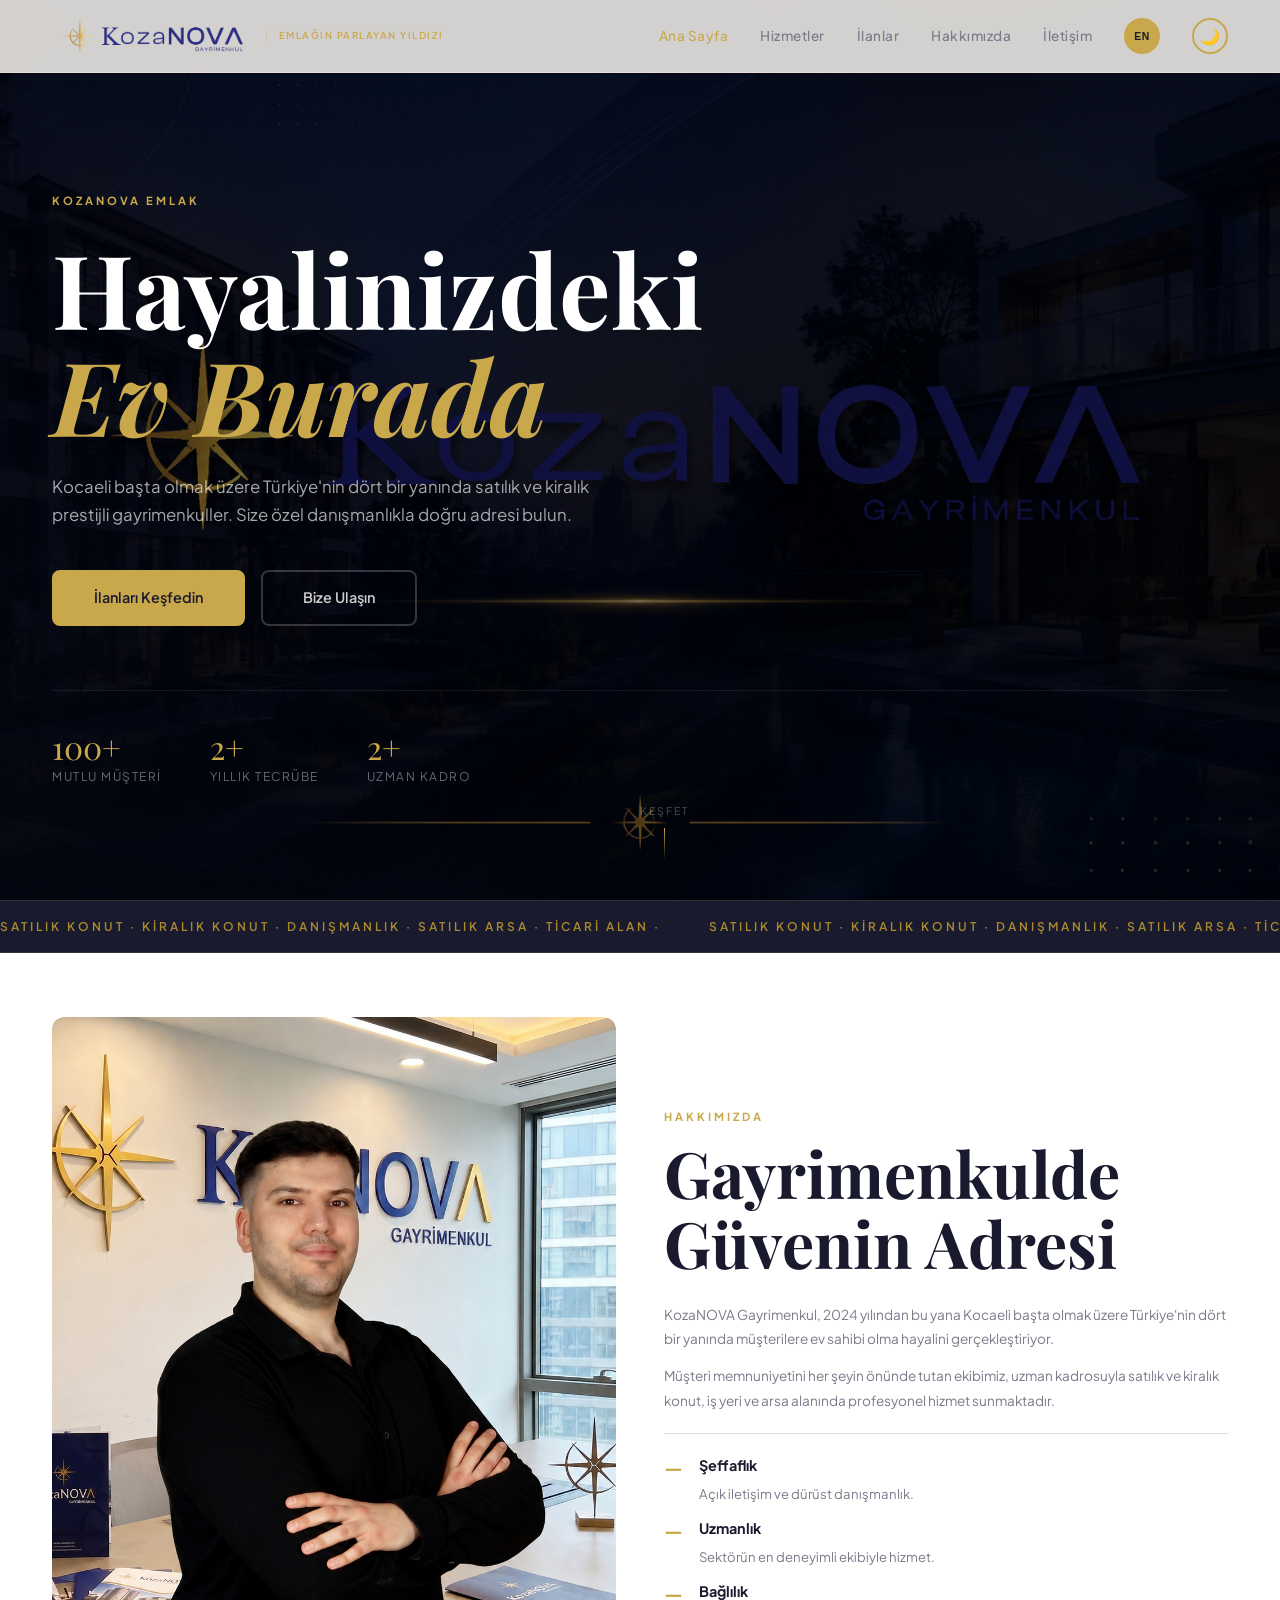
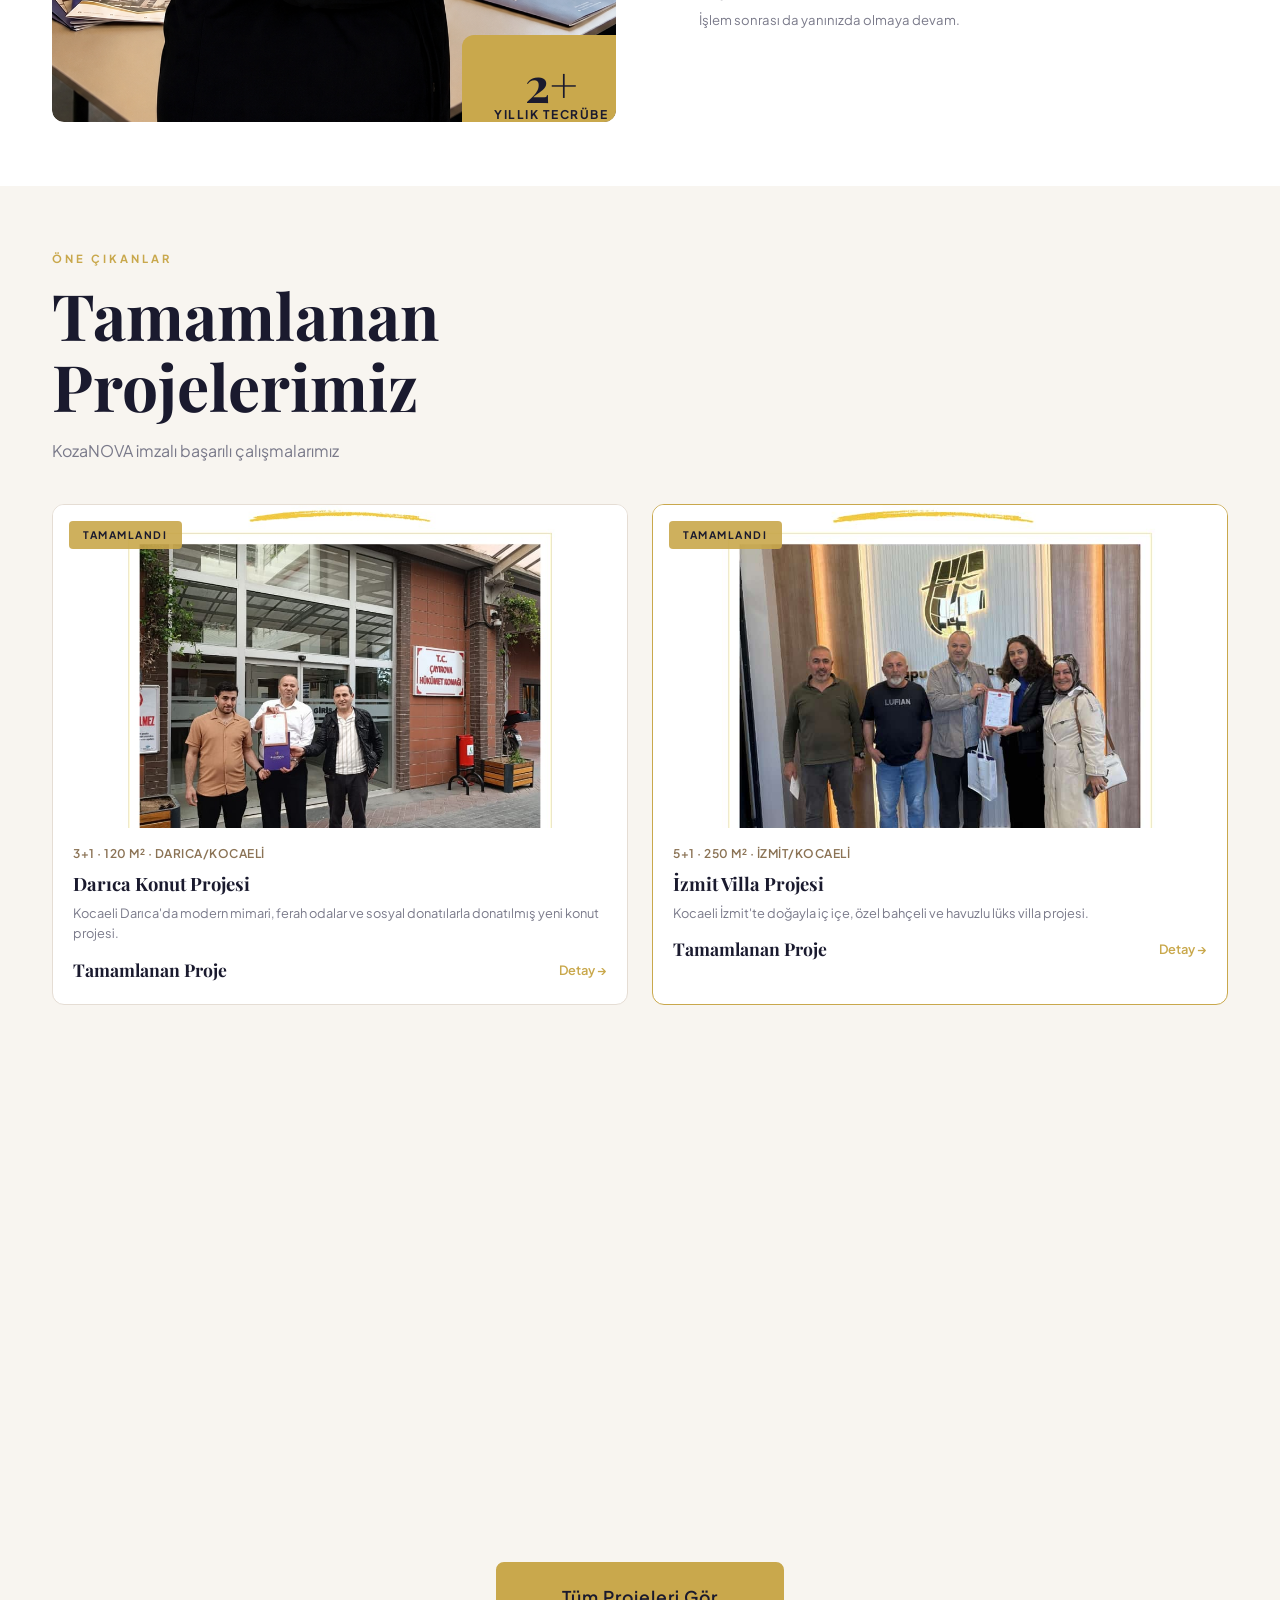
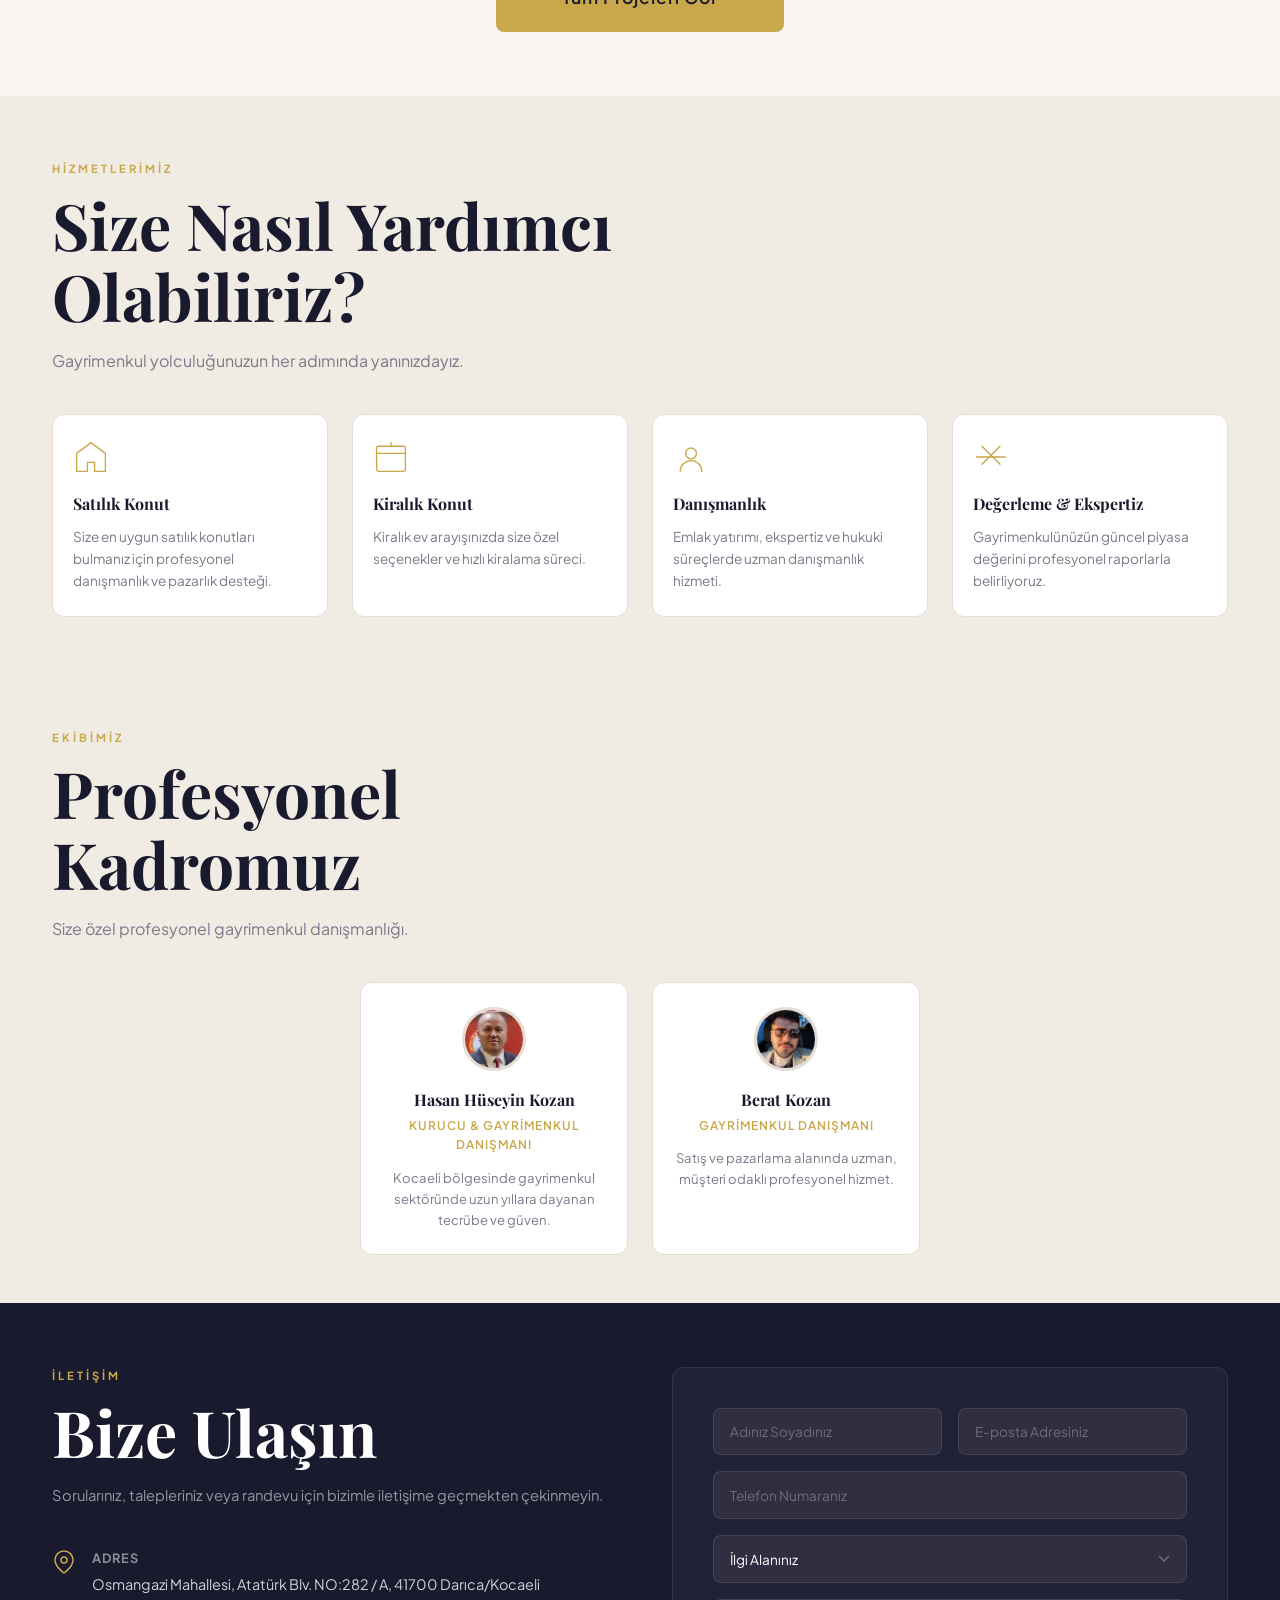
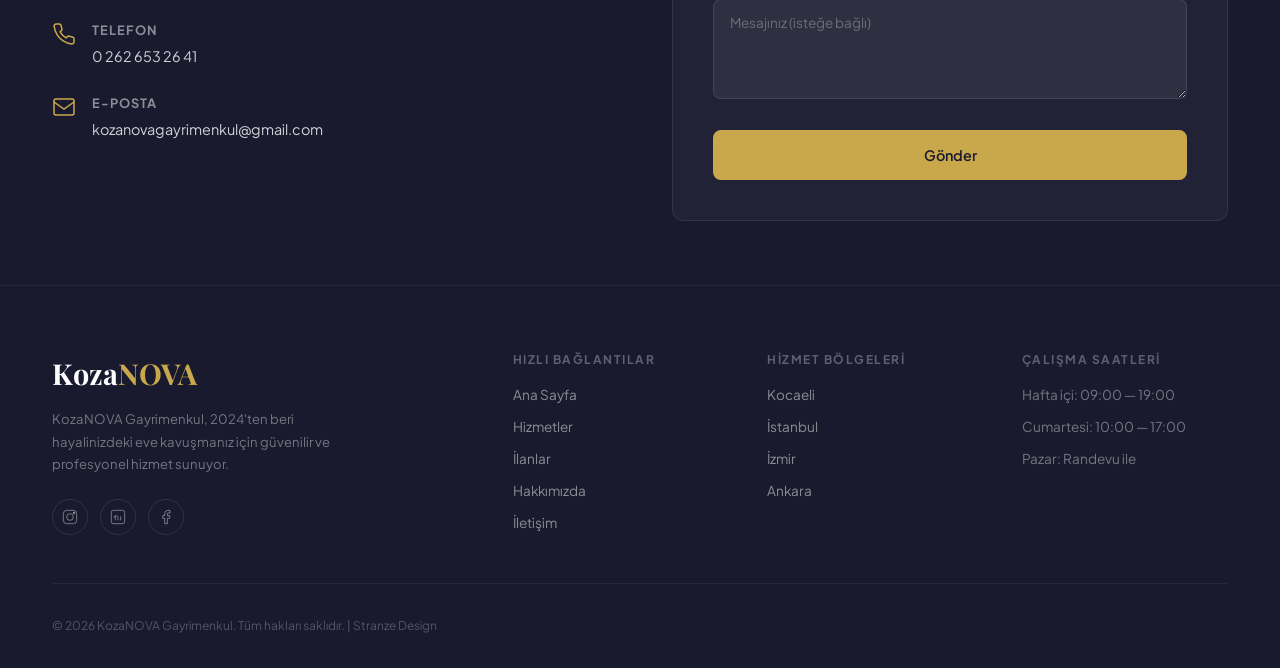
==== index.html @ 5da38a22 "Form doğrulama eklendi, Netlify Forms entegrasyonu yapıldı" ====
<!DOCTYPE html>
<html lang="tr" data-theme="light">
<head>
  <meta charset="UTF-8">
  <meta name="viewport" content="width=device-width, initial-scale=1.0">
  <title>KozaNOVA Gayrimenkul | Profesyonel Emlak Hizmetleri</title>
  <link rel="preconnect" href="https://fonts.googleapis.com">
  <link rel="preconnect" href="https://fonts.gstatic.com" crossorigin>
  <link href="https://fonts.googleapis.com/css2?family=Playfair+Display:ital,wght@0,400;0,600;0,700;1,400&family=Plus+Jakarta+Sans:wght@400;500;600;700&display=swap" rel="stylesheet">
  <link rel="icon" type="image/png" href="images/favicon.png">
  <link rel="stylesheet" href="style.css">
</head>
<body class="home">

  <!-- NAV -->
  <nav class="nav">
    <div class="nav-inner">
      <a href="index.html" class="nav-logo">
        <img src="images/logo.png" alt="KozaNOVA" style="height:38px; width:auto; display:block;">
        <span class="nav-slogan">Emlağın Parlayan Yıldızı</span>
      </a>
      <div class="nav-links">
        <a href="index.html" class="active" data-i18n="nav-home">Ana Sayfa</a>
        <a href="hizmetler.html" data-i18n="nav-services">Hizmetler</a>
        <a href="ilanlar.html" data-i18n="nav-listings">&#x130;lanlar</a>
        <a href="hakkimizda.html" data-i18n="nav-about">Hakk&#x131;m&#x131;zda</a>
        <a href="iletisim.html" data-i18n="nav-contact">&#x130;leti&#x15F;im</a>
        <button class="nav-lang-toggle" id="langToggle" aria-label="Dil de&#x11F;i&#x15F;tir">EN</button>
        <button class="nav-dark-toggle" id="darkToggle" aria-label="Karanl&#x131;k modu a&#xE7;/kapa">&#x1F319;</button>
      </div>
      <button class="nav-toggle" aria-label="Menu">
        <span></span><span></span>
      </button>
    </div>
  </nav>

  <!-- HERO -->
  <header class="hero" id="hero">
    <div class="hero-bg">
      <img src="images/hero-bg.png" alt="" class="hero-img">
      <div class="hero-overlay"></div>
    </div>
    <div class="hero-content">
      <span class="hero-badge" data-i18n="hero-badge">KozaNOVA Emlak</span>
      <h1 class="hero-title">
        <span data-i18n="hero-title-1">Hayalinizdeki</span>
        <span class="hero-accent" data-i18n="hero-title-2">Ev Burada</span>
      </h1>
      <p class="hero-text" data-i18n="hero-desc">Kocaeli başta olmak üzere Türkiye'nin dört bir yanında satılık ve kiralık prestijli gayrimenkuller. Size özel danışmanlıkla doğru adresi bulun.</p>
      <div class="hero-actions">
        <a href="ilanlar.html" class="btn-primary" data-i18n="hero-btn-1">İlanları Keşfedin</a>
        <a href="iletisim.html" class="btn-outline" data-i18n="hero-btn-2">Bize Ulaşın</a>
      </div>
      <div class="hero-stats">
        <div class="hero-stat">
          <span class="hero-stat-num">100+</span>
          <span class="hero-stat-label" data-i18n="hero-stat-1">Mutlu Müşteri</span>
        </div>
        <div class="hero-stat">
          <span class="hero-stat-num">2+</span>
          <span class="hero-stat-label" data-i18n="hero-stat-2">Yıllık Tecrübe</span>
        </div>
        <div class="hero-stat">
          <span class="hero-stat-num">2+</span>
          <span class="hero-stat-label" data-i18n="hero-stat-3">Uzman Kadro</span>
        </div>
      </div>
    </div>
    <div class="hero-scroll">
      <span data-i18n="hero-scroll">Keşfet</span>
      <div class="scroll-line"></div>
    </div>
  </header>

  <!-- MARQUEE -->
  <section class="marquee">
    <div class="marquee-track">
      <span data-i18n="marquee">Satılık Konut · Kiralık Konut · Danışmanlık · Satılık Arsa · Ticari Alan ·</span>
      <span data-i18n="marquee">Satılık Konut · Kiralık Konut · Danışmanlık · Satılık Arsa · Ticari Alan ·</span>
    </div>
  </section>

  <!-- ABOUT -->
  <section class="section about" id="about">
    <div class="container">
      <div class="about-grid">
        <div class="about-visual">
          <div class="about-img">
            <img src="images/about-office.png" alt="KozaNOVA Ofis" style="width:100%;height:100%;object-fit:cover;position:absolute;inset:0;border-radius:var(--radius);">
            <div class="about-decor">
              <span class="about-decor-num" data-i18n="about-stat-num-2">2+</span>
              <span class="about-decor-text" data-i18n="about-stat-2">Yıllık<br>Tecrübe</span>
            </div>
          </div>
        </div>
        <div class="about-content">
          <span class="section-tag" data-i18n="section-tag-about">Hakkımızda</span>
          <h2 class="section-title" data-i18n="about-title">Gayrimenkulde<br>Güvenin Adresi</h2>
          <p data-i18n="about-p1">KozaNOVA Gayrimenkul, 2024 yılından bu yana Kocaeli başta olmak üzere Türkiye'nin dört bir yanında müşterilere ev sahibi olma hayalini gerçekleştiriyor.</p>
          <p data-i18n="about-p2">Müşteri memnuniyetini her şeyin önünde tutan ekibimiz, uzman kadrosuyla satılık ve kiralık konut, iş yeri ve arsa alanında profesyonel hizmet sunmaktadır.</p>
          <div class="about-values">
            <div class="about-value">
              <span class="about-value-icon">—</span>
              <div>
                <strong data-i18n="about-value-1-title">Şeffaflık</strong>
                <span data-i18n="about-value-1-desc">Açık iletişim ve dürüst danışmanlık.</span>
              </div>
            </div>
            <div class="about-value">
              <span class="about-value-icon">—</span>
              <div>
                <strong data-i18n="about-value-2-title">Uzmanlık</strong>
                <span data-i18n="about-value-2-desc">Sektörün en deneyimli ekibiyle hizmet.</span>
              </div>
            </div>
            <div class="about-value">
              <span class="about-value-icon">—</span>
              <div>
                <strong data-i18n="about-value-3-title">Bağlılık</strong>
                <span data-i18n="about-value-3-desc">İşlem sonrası da yanınızda olmaya devam.</span>
              </div>
            </div>
          </div>
        </div>
      </div>
    </div>
  </section>

  <!-- PROPERTIES / LISTINGS -->
  <section class="section" id="properties">
    <div class="container">
      <div class="section-header">
        <span class="section-tag" data-i18n="section-tag-listings">Öne Çıkanlar</span>
        <h2 class="section-title" data-i18n="listings-title">Tamamlanan Projelerimiz</h2>
        <p class="section-desc" data-i18n="listings-desc">KozaNOVA imzalı başarılı çalışmalarımız</p>
      </div>
      <div class="property-grid">
        <article class="property-card">
          <div class="property-img-wrap">
            <img src="images/project-darica.jpeg" alt="Darıca Konut" style="width:100%;height:100%;object-fit:cover;position:absolute;inset:0;">
            <div class="property-badge" data-i18n="listing-1-badge">Tamamlandı</div>
          </div>
          <div class="property-body">
            <div class="property-meta" data-i18n="listing-1-meta">3+1 · 120 m² · Darıca/Kocaeli</div>
            <h3 class="property-title" data-i18n="listing-1-title">Darıca Konut Projesi</h3>
            <p class="property-desc" data-i18n="listing-1-desc">Kocaeli Darıca'da modern mimari, ferah odalar ve sosyal donatılarla donatılmış yeni konut projesi.</p>
            <div class="property-footer">
              <span class="property-price" data-i18n="listing-1-status">Tamamlanan Proje</span>
              <a href="ilanlar.html" class="property-cta">Detay →</a>
            </div>
          </div>
        </article>
        <article class="property-card card-featured">
          <div class="property-img-wrap">
            <img src="images/project-izmit.jpeg" alt="İzmit Villa" style="width:100%;height:100%;object-fit:cover;position:absolute;inset:0;">
            <div class="property-badge" data-i18n="listing-2-badge">Tamamlandı</div>
          </div>
          <div class="property-body">
            <div class="property-meta" data-i18n="listing-2-meta">5+1 · 250 m² · İzmit/Kocaeli</div>
            <h3 class="property-title" data-i18n="listing-2-title">İzmit Villa Projesi</h3>
            <p class="property-desc" data-i18n="listing-2-desc">Kocaeli İzmit'te doğayla iç içe, özel bahçeli ve havuzlu lüks villa projesi.</p>
            <div class="property-footer">
              <span class="property-price" data-i18n="listing-2-status">Tamamlanan Proje</span>
              <a href="ilanlar.html" class="property-cta">Detay →</a>
            </div>
          </div>
        </article>
        <article class="property-card">
          <div class="property-img-wrap">
            <img src="images/project-gebze.jpeg" alt="Gebze Ofis" style="width:100%;height:100%;object-fit:cover;position:absolute;inset:0;">
            <div class="property-badge" data-i18n="listing-3-badge">Tamamlandı</div>
          </div>
          <div class="property-body">
            <div class="property-meta" data-i18n="listing-3-meta">4+1 · 180 m² · Gebze/Kocaeli</div>
            <h3 class="property-title" data-i18n="listing-3-title">Gebze Ofis Projesi</h3>
            <p class="property-desc" data-i18n="listing-3-desc">Kocaeli Gebze'de iş merkezinde, otoparklı ve modern donanımlı prestijli ofis alanı.</p>
            <div class="property-footer">
              <span class="property-price" data-i18n="listing-3-status">Tamamlanan Proje</span>
              <a href="ilanlar.html" class="property-cta">Detay →</a>
            </div>
          </div>
        </article>
        <article class="property-card">
          <div class="property-img-wrap">
            <img src="images/project-basiskele.jpeg" alt="Başiskele Konut" style="width:100%;height:100%;object-fit:cover;position:absolute;inset:0;">
            <div class="property-badge" data-i18n="listing-6-badge">Tamamlandı</div>
          </div>
          <div class="property-body">
            <div class="property-meta" data-i18n="listing-6-meta">3+1 · 140 m² · Başiskele/Kocaeli</div>
            <h3 class="property-title" data-i18n="listing-6-title">Başiskele Konut Projesi</h3>
            <p class="property-desc" data-i18n="listing-6-desc">Kocaeli Başiskele'de deniz manzaralı, modern tasarım ve sosyal donatılarla donatılmış yeni konut projesi.</p>
            <div class="property-footer">
              <span class="property-price" data-i18n="listing-6-status">Tamamlanan Proje</span>
              <a href="ilanlar.html" class="property-cta">Detay →</a>
            </div>
          </div>
        </article>
      </div>
      <div class="section-footer">
        <a href="ilanlar.html" class="btn-primary btn-wide" data-i18n="listings-all" style="font-size:1.1rem; padding:1.2rem 4rem;">Tüm Projeleri Gör</a>
      </div>
    </div>
  </section>

  <!-- SERVICES -->
  <section class="section services" id="services">
    <div class="container">
      <div class="section-header">
        <span class="section-tag" data-i18n="section-tag-services">Hizmetlerimiz</span>
        <h2 class="section-title" data-i18n="services-title">Size Nasıl Yardımcı Olabiliriz?</h2>
        <p class="section-desc" data-i18n="services-desc">Gayrimenkul yolculuğunuzun her adımında yanınızdayız.</p>
      </div>
      <div class="services-grid">
        <div class="service-card">
          <div class="service-icon">
            <svg viewBox="0 0 40 40" fill="none" stroke="currentColor" stroke-width="1.5" stroke-linecap="round">
              <path d="M20 4L4 16v20h12V26h8v10h12V16L20 4z"/>
            </svg>
          </div>
          <h3 data-i18n="service-1-title">Satılık Konut</h3>
          <p data-i18n="service-1-desc">Size en uygun satılık konutları bulmanız için profesyonel danışmanlık ve pazarlık desteği.</p>
        </div>
        <div class="service-card">
          <div class="service-icon">
            <svg viewBox="0 0 40 40" fill="none" stroke="currentColor" stroke-width="1.5" stroke-linecap="round">
              <rect x="4" y="8" width="32" height="28" rx="2"/>
              <path d="M4 16h32"/>
              <path d="M20 8V4"/>
            </svg>
          </div>
          <h3 data-i18n="service-2-title">Kiralık Konut</h3>
          <p data-i18n="service-2-desc">Kiralık ev arayışınızda size özel seçenekler ve hızlı kiralama süreci.</p>
        </div>
        <div class="service-card">
          <div class="service-icon">
            <svg viewBox="0 0 40 40" fill="none" stroke="currentColor" stroke-width="1.5" stroke-linecap="round">
              <circle cx="20" cy="16" r="6"/>
              <path d="M8 36c0-6.627 5.373-12 12-12s12 5.373 12 12"/>
            </svg>
          </div>
          <h3 data-i18n="service-3-title">Danışmanlık</h3>
          <p data-i18n="service-3-desc">Emlak yatırımı, ekspertiz ve hukuki süreçlerde uzman danışmanlık hizmeti.</p>
        </div>
        <div class="service-card">
          <div class="service-icon">
            <svg viewBox="0 0 40 40" fill="none" stroke="currentColor" stroke-width="1.5" stroke-linecap="round">
              <path d="M30 8L10 28M10 8l20 20"/>
              <path d="M4 20h32"/>
            </svg>
          </div>
          <h3 data-i18n="service-4-title">Değerleme & Ekspertiz</h3>
          <p data-i18n="service-4-desc">Gayrimenkulünüzün güncel piyasa değerini profesyonel raporlarla belirliyoruz.</p>
        </div>
      </div>
    </div>
  </section>

  <!-- TEAM -->
  <section class="section team" id="team">
    <div class="container">
      <div class="section-header">
        <span class="section-tag" data-i18n="section-tag-team">Ekibimiz</span>
        <h2 class="section-title" data-i18n="team-title">Profesyonel Kadromuz</h2>
        <p class="section-desc" data-i18n="team-desc">Alanında uzman, deneyimli gayrimenkul danışmanlarımız.</p>
      </div>
      <div class="team-grid">
          <div class="team-card">
            <div class="team-avatar" style="position:relative; overflow:hidden;">
              <img src="images/team-hasan.jpeg" alt="Hasan Hüseyin Kozan" style="width:100%;height:100%;object-fit:cover;position:absolute;inset:0;">
            </div>
            <h3 data-i18n="team-1-name">Hasan Hüseyin Kozan</h3>
            <span class="team-role" data-i18n="team-1-role">Kurucu & Gayrimenkul Danışmanı</span>
            <p data-i18n="team-1-desc">Kocaeli bölgesinde gayrimenkul sektöründe uzun yıllara dayanan tecrübe ve güven.</p>
          </div>
          <div class="team-card">
            <div class="team-avatar" style="position:relative; overflow:hidden;">
              <img src="images/team-berat.jpeg" alt="Berat Kozan" style="width:100%;height:100%;object-fit:cover;position:absolute;inset:0;">
            </div>
          <h3 data-i18n="team-2-name">Berat Kozan</h3>
          <span class="team-role" data-i18n="team-2-role">Gayrimenkul Danışmanı</span>
          <p data-i18n="team-2-desc">Satış ve pazarlama alanında uzman, müşteri odaklı profesyonel hizmet.</p>
        </div>
      </div>
    </div>
  </section>

  <!-- CONTACT -->
  <section class="section contact" id="contact">
    <div class="container">
      <div class="contact-grid">
        <div class="contact-info">
          <span class="section-tag" data-i18n="section-tag-contact">İletişim</span>
          <h2 class="section-title" data-i18n="contact-title">Bize Ulaşın</h2>
          <p data-i18n="contact-desc">Sorularınız, talepleriniz veya randevu için bizimle iletişime geçmekten çekinmeyin.</p>
          <div class="contact-details">
            <div class="contact-item">
              <div class="contact-item-icon">
                <svg viewBox="0 0 24 24" fill="none" stroke="currentColor" stroke-width="1.5" stroke-linecap="round">
                  <path d="M21 10c0 7-9 13-9 13s-9-6-9-13a9 9 0 0 1 18 0z"/>
                  <circle cx="12" cy="10" r="3"/>
                </svg>
              </div>
              <div>
                <strong data-i18n="contact-address-label">Adres</strong>
                <span data-i18n="contact-address">Osmangazi Mahallesi, Atatürk Blv. NO:282 / A, 41700 Darıca/Kocaeli</span>
              </div>
            </div>
            <div class="contact-item">
              <div class="contact-item-icon">
                <svg viewBox="0 0 24 24" fill="none" stroke="currentColor" stroke-width="1.5" stroke-linecap="round">
                  <path d="M22 16.92v3a2 2 0 0 1-2.18 2 19.79 19.79 0 0 1-8.63-3.07 19.5 19.5 0 0 1-6-6 19.79 19.79 0 0 1-3.07-8.67A2 2 0 0 1 4.11 2h3a2 2 0 0 1 2 1.72 12.84 12.84 0 0 0 .7 2.81 2 2 0 0 1-.45 2.11L8.09 9.91a16 16 0 0 0 6 6l1.27-1.27a2 2 0 0 1 2.11-.45 12.84 12.84 0 0 0 2.81.7A2 2 0 0 1 22 16.92z"/>
                </svg>
              </div>
              <div>
                <strong data-i18n="contact-phone-label">Telefon</strong>
                <span data-i18n="contact-phone">0 262 653 26 41</span>
              </div>
            </div>
            <div class="contact-item">
              <div class="contact-item-icon">
                <svg viewBox="0 0 24 24" fill="none" stroke="currentColor" stroke-width="1.5" stroke-linecap="round">
                  <rect x="2" y="4" width="20" height="16" rx="2"/>
                  <path d="M22 7l-10 7L2 7"/>
                </svg>
              </div>
              <div>
                <strong data-i18n="contact-email-label">E-posta</strong>
                <span data-i18n="contact-email">kozanovagayrimenkul@gmail.com</span>
              </div>
            </div>
          </div>
        </div>
        <form class="contact-form" netlify name="contact" novalidate>
          <div class="form-row">
            <input type="text" name="name" data-i18n-placeholder="form-name" placeholder="Adınız Soyadınız" required>
            <input type="email" name="email" data-i18n-placeholder="form-email" placeholder="E-posta Adresiniz" required>
          </div>
          <input type="tel" name="phone" data-i18n-placeholder="form-phone" placeholder="Telefon Numaranız" required pattern="[0-9\s\+\-\(\)]{7,20}">
          <select name="interest" data-i18n-placeholder="form-interest" required>
            <option value="" disabled selected data-i18n="form-interest">İlgi Alanınız</option>
            <option value="satilik" data-i18n="form-interest-1">Satılık Konut</option>
            <option value="kiralik" data-i18n="form-interest-2">Kiralık Konut</option>
            <option value="danismanlik" data-i18n="form-interest-3">Danışmanlık</option>
            <option value="degerleme" data-i18n="form-interest-4">Değerleme</option>
            <option value="diger" data-i18n="form-interest-5">Diğer</option>
          </select>
          <textarea rows="4" name="message" data-i18n-placeholder="form-message" placeholder="Mesajınız (isteğe bağlı)"></textarea>
          <div class="form-error" style="display:none;color:#e74c3c;font-size:0.85rem;margin-bottom:1rem;padding:0.75rem 1rem;background:rgba(231,76,60,0.1);border:1px solid rgba(231,76,60,0.2);border-radius:8px;"></div>
          <button type="submit" class="btn-primary btn-full" data-i18n="form-submit">Gönder</button>
        </form>
      </div>
    </div>
  </section>

  <!-- FOOTER -->
  <footer class="footer">
    <div class="container">
      <div class="footer-grid">
        <div class="footer-brand">
          <span class="footer-logo">Koza<span style="color:var(--gold);">NOVA</span></span>
          <p data-i18n="footer-brand">KozaNOVA Gayrimenkul, 2024'ten beri hayalinizdeki eve kavuşmanız için güvenilir ve profesyonel hizmet sunuyor.</p>
          <div class="footer-social">
            <a href="https://www.instagram.com/kozanovagayrimenkul/" target="_blank" aria-label="Instagram">
              <svg viewBox="0 0 24 24" fill="none" stroke="currentColor" stroke-width="1.5"><rect x="2" y="2" width="20" height="20" rx="5"/><circle cx="12" cy="12" r="5"/><circle cx="18" cy="6" r="1.2" fill="currentColor"/></svg>
            </a>
            <a href="#" aria-label="LinkedIn">
              <svg viewBox="0 0 24 24" fill="none" stroke="currentColor" stroke-width="1.5"><rect x="2" y="2" width="20" height="20" rx="3"/><path d="M8 11v6M8 7v0M16 11v6M12 13v4M12 13a3 3 0 0 0-3-3h0a3 3 0 0 0-3 3v0"/></svg>
            </a>
            <a href="#" aria-label="Facebook">
              <svg viewBox="0 0 24 24" fill="none" stroke="currentColor" stroke-width="1.5"><path d="M18 2h-3a5 5 0 0 0-5 5v3H7v4h3v8h4v-8h3l1-4h-4V7a1 1 0 0 1 1-1h3z"/></svg>
            </a>
          </div>
        </div>
        <div class="footer-links">
          <strong data-i18n="footer-quick-title">Hızlı Bağlantılar</strong>
          <a href="index.html" data-i18n="nav-home">Ana Sayfa</a>
          <a href="hizmetler.html" data-i18n="nav-services">Hizmetler</a>
          <a href="ilanlar.html" data-i18n="nav-listings">İlanlar</a>
          <a href="hakkimizda.html" data-i18n="nav-about">Hakkımızda</a>
          <a href="iletisim.html" data-i18n="nav-contact">İletişim</a>
        </div>
        <div class="footer-links">
          <strong data-i18n="footer-regions-title">Hizmet Bölgeleri</strong>
          <a href="#">Kocaeli</a>
          <a href="#">İstanbul</a>
          <a href="#">İzmir</a>
          <a href="#">Ankara</a>
        </div>
        <div class="footer-links">
          <strong data-i18n="footer-hours-title">Çalışma Saatleri</strong>
          <span data-i18n="footer-hours-week">Hafta içi: 09:00 — 19:00</span>
          <span data-i18n="footer-hours-sat">Cumartesi: 10:00 — 17:00</span>
          <span data-i18n="footer-hours-sun">Pazar: Randevu ile</span>
        </div>
      </div>
      <div class="footer-bottom">
        <span data-i18n="footer-copy">© 2026 KozaNOVA Gayrimenkul. Tüm hakları saklıdır. | Stranze Design</span>
      </div>
    </div>
  </footer>

  <script src="translations.js"></script>
  <script src="script.js"></script>
</body>
</html>
---- style.css ----
:root {
  --cream: #f8f5f0;
  --cream-alt: #f0ebe3;
  --navy: #1a1a2e;
  --navy-light: #2a2a42;
  --gold: #c9a84c;
  --gold-light: #dfc06a;
  --gold-dim: #a8892e;
  --bronze: #8b7355;
  --text: #1a1a2e;
  --text-dim: #7a7a8a;
  --text-light: #b0a8a0;
  --border: #e5ddd4;
  --card-bg: #ffffff;
  --nav-bg: rgba(248, 245, 240, 0.85);
  --radius: 12px;
  --radius-sm: 8px;
  --shadow-sm: 0 2px 12px rgba(26, 26, 46, 0.06);
  --shadow-md: 0 8px 32px rgba(26, 26, 46, 0.08);
  --shadow-lg: 0 16px 48px rgba(26, 26, 46, 0.12);
  --font-display: 'Playfair Display', Georgia, serif;
  --font-body: 'Plus Jakarta Sans', -apple-system, sans-serif;
  --ease: cubic-bezier(0.25, 0.1, 0, 1);
}

[data-theme="dark"] {
  --cream: #1a1a2e;
  --cream-alt: #22223a;
  --navy: #f0ebe3;
  --navy-light: #e0d8cc;
  --gold: #c9a84c;
  --gold-light: #dfc06a;
  --gold-dim: #b89840;
  --bronze: #9a8a7a;
  --text: #f0ebe3;
  --text-dim: #9a9aaa;
  --text-light: #7a7a8a;
  --border: #2a2a42;
  --card-bg: #22223a;
  --nav-bg: rgba(26, 26, 46, 0.92);
  --shadow-sm: 0 2px 12px rgba(0, 0, 0, 0.3);
  --shadow-md: 0 8px 32px rgba(0, 0, 0, 0.4);
  --shadow-lg: 0 16px 48px rgba(0, 0, 0, 0.5);
}

* {
  margin: 0;
  padding: 0;
  box-sizing: border-box;
}

html {
  scroll-behavior: smooth;
}

body {
  font-family: var(--font-body);
  background: var(--cream);
  color: var(--text);
  line-height: 1.6;
  overflow-x: hidden;
  -webkit-font-smoothing: antialiased;
}

::selection {
  background: var(--gold);
  color: var(--navy);
}

.container {
  max-width: 1240px;
  margin: 0 auto;
  padding: 0 2rem;
}

/* ========== NAV ========== */

.nav {
  position: fixed;
  top: 0;
  left: 0;
  right: 0;
  z-index: 100;
  background: var(--nav-bg);
  backdrop-filter: blur(20px);
  -webkit-backdrop-filter: blur(20px);
  border-bottom: 1px solid var(--border);
}

.nav-inner {
  max-width: 1240px;
  margin: 0 auto;
  padding: 0 2rem;
  display: flex;
  align-items: center;
  justify-content: space-between;
  height: 72px;
}

.nav-logo {
  font-family: var(--font-display);
  font-size: 1.6rem;
  font-weight: 700;
  color: var(--navy);
  text-decoration: none;
  letter-spacing: -0.5px;
  display: flex;
  align-items: center;
  gap: 0.75rem;
}

.nav-slogan {
  font-family: var(--font-body);
  font-size: 0.6rem;
  font-weight: 600;
  color: var(--gold);
  text-transform: uppercase;
  letter-spacing: 1.5px;
  padding-left: 0.75rem;
  border-left: 1px solid rgba(201, 168, 76, 0.3);
  line-height: 1.2;
  white-space: nowrap;
}

[data-theme="dark"] .nav-slogan {
  border-left-color: rgba(201, 168, 76, 0.2);
}

.nav-links {
  display: flex;
  align-items: center;
  gap: 2rem;
}

.nav-links a {
  text-decoration: none;
  font-size: 0.85rem;
  font-weight: 500;
  color: var(--text-dim);
  letter-spacing: 0.5px;
  transition: color 0.3s var(--ease);
}

.nav-links a:hover {
  color: var(--gold);
}

.nav-cta {
  background: var(--navy);
  color: white !important;
  padding: 0.5rem 1.5rem;
  border-radius: var(--radius-sm);
  transition: all 0.3s var(--ease) !important;
  font-weight: 600 !important;
}

.nav-cta:hover {
  background: var(--gold);
  color: var(--navy) !important;
}

.nav-toggle {
  display: none;
  background: none;
  border: none;
  cursor: pointer;
  width: 28px;
  height: 20px;
  position: relative;
}

.nav-toggle span {
  display: block;
  width: 100%;
  height: 2px;
  background: var(--navy);
  border-radius: 2px;
  position: absolute;
  left: 0;
  transition: all 0.3s var(--ease);
}

.nav-toggle span:first-child { top: 0; }
.nav-toggle span:last-child { bottom: 0; }

.nav-open .nav-toggle span:first-child {
  top: 50%;
  transform: translateY(-50%) rotate(45deg);
}

.nav-open .nav-toggle span:last-child {
  bottom: auto;
  top: 50%;
  transform: translateY(-50%) rotate(-45deg);
}

/* Dil Toggle */
.nav-lang-toggle {
  background: var(--gold);
  border: none;
  color: var(--navy);
  width: 36px;
  height: 36px;
  border-radius: 50%;
  cursor: pointer;
  font-size: 0.65rem;
  font-weight: 700;
  display: flex;
  align-items: center;
  justify-content: center;
  transition: all 0.3s var(--ease);
  letter-spacing: 0.5px;
}

.nav-lang-toggle:hover {
  transform: scale(1.05);
  box-shadow: 0 4px 15px rgba(201, 168, 76, 0.4);
}

/* Dark Mod Toggle */
.nav-dark-toggle {
  background: none;
  border: 2px solid var(--gold);
  color: var(--gold);
  width: 36px;
  height: 36px;
  border-radius: 50%;
  cursor: pointer;
  font-size: 1rem;
  display: flex;
  align-items: center;
  justify-content: center;
  transition: all 0.3s var(--ease);
}

.nav-dark-toggle:hover {
  background: var(--gold);
  color: var(--navy);
}

/* Aktif sayfa vurgusu */
.nav-links a.active {
  color: var(--gold);
}

/* ========== PAGE HERO (alt sayfalar) ========== */

.page-hero {
  min-height: 40vh;
  display: flex;
  align-items: center;
  justify-content: center;
  text-align: center;
  padding: 6rem 2rem 3rem;
  position: relative;
  overflow: hidden;
  background: linear-gradient(135deg, #1e3a5f 0%, #0f2a44 100%);
  color: #ffffff;
}

[data-theme="dark"] .page-hero {
  background: linear-gradient(135deg, #1e3a5f 0%, #0f2a44 100%);
  color: #ffffff;
}

.page-hero::before {
  content: '';
  position: absolute;
  inset: 0;
  background: url('images/ChatGPT Image 26 May 2026 17_34_24 kopyası.png') center/cover no-repeat;
  opacity: 0.4;
  z-index: 0;
}

.page-hero::after {
  content: '';
  position: absolute;
  inset: 0;
  background:
    radial-gradient(ellipse at 30% 40%, rgba(201, 168, 76, 0.1) 0%, transparent 50%),
    radial-gradient(ellipse at 70% 60%, rgba(255,255,255,0.05) 0%, transparent 40%);
  z-index: 0;
}

.page-hero .hero-content {
  position: relative;
  z-index: 1;
}

.page-hero h1 {
  font-family: var(--font-display);
  font-size: 2.8rem;
  margin-bottom: 0.5rem;
}

.page-hero p {
  font-size: 1.1rem;
  opacity: 0.9;
}

/* ========== HERO ========== */

.hero {
  min-height: 100vh;
  position: relative;
  display: flex;
  align-items: center;
  padding-top: 72px;
  overflow: hidden;
}

.hero-bg {
  position: absolute;
  inset: 0;
}

.hero-img {
  position: absolute;
  inset: 0;
  width: 100%;
  height: 100%;
  object-fit: cover;
  object-position: center;
  display: block;
}

.hero-overlay {
  position: absolute;
  inset: 0;
  background: rgba(0, 0, 0, 0.55);
}

.hero-content {
  position: relative;
  z-index: 2;
  max-width: 1240px;
  margin: 0 auto;
  padding: 0 2rem;
  width: 100%;
}

.hero-badge {
  display: inline-block;
  font-size: 0.7rem;
  font-weight: 700;
  text-transform: uppercase;
  letter-spacing: 3px;
  color: var(--gold);
  margin-bottom: 1.5rem;
  opacity: 0;
  animation: fadeUp 0.6s 0.2s forwards;
}

.hero-title {
  font-family: var(--font-display);
  font-size: clamp(3.2rem, 8vw, 6.5rem);
  line-height: 1.05;
  color: white;
  margin-bottom: 1.5rem;
  font-weight: 700;
}

.hero-title span {
  display: block;
  opacity: 0;
  transform: translateY(40px);
  animation: slideUp 0.7s forwards;
}

.hero-title span:nth-child(1) { animation-delay: 0.3s; }
.hero-title span:nth-child(2) { animation-delay: 0.5s; }

.hero-accent {
  font-style: italic;
  color: var(--gold);
}

.hero-text {
  font-size: 1.05rem;
  color: rgba(255, 255, 255, 0.65);
  max-width: 540px;
  line-height: 1.7;
  margin-bottom: 2.5rem;
  opacity: 0;
  animation: fadeUp 0.6s 0.7s forwards;
}

.hero-actions {
  display: flex;
  gap: 1rem;
  flex-wrap: wrap;
  opacity: 0;
  animation: fadeUp 0.6s 0.9s forwards;
}

.btn-primary {
  display: inline-flex;
  align-items: center;
  justify-content: center;
  font-family: var(--font-body);
  font-size: 0.9rem;
  font-weight: 600;
  text-decoration: none;
  background: var(--gold);
  color: var(--navy);
  padding: 0.9rem 2.5rem;
  border-radius: var(--radius-sm);
  border: 2px solid var(--gold);
  transition: all 0.3s var(--ease);
  cursor: pointer;
}

.btn-primary:hover {
  background: transparent;
  color: var(--gold);
  transform: translateY(-2px);
}

.btn-outline {
  display: inline-flex;
  align-items: center;
  justify-content: center;
  font-family: var(--font-body);
  font-size: 0.9rem;
  font-weight: 600;
  text-decoration: none;
  border: 2px solid rgba(255, 255, 255, 0.2);
  color: rgba(255, 255, 255, 0.8);
  padding: 0.9rem 2.5rem;
  border-radius: var(--radius-sm);
  transition: all 0.3s var(--ease);
}

.btn-outline:hover {
  border-color: var(--gold);
  color: var(--gold);
  transform: translateY(-2px);
}

.btn-wide {
  padding: 1rem 4rem;
}

.btn-full {
  width: 100%;
}

.hero-stats {
  display: flex;
  gap: 3rem;
  margin-top: 4rem;
  padding-top: 2.5rem;
  border-top: 1px solid rgba(255, 255, 255, 0.08);
  opacity: 0;
  animation: fadeUp 0.6s 1.1s forwards;
}

.hero-stat {
  display: flex;
  flex-direction: column;
}

.hero-stat-num {
  font-family: var(--font-display);
  font-size: 2rem;
  color: var(--gold);
  line-height: 1;
  margin-bottom: 0.25rem;
}

.hero-stat-label {
  font-size: 0.75rem;
  text-transform: uppercase;
  letter-spacing: 1.5px;
  color: rgba(255, 255, 255, 0.4);
}

.hero-scroll {
  position: absolute;
  bottom: 2.5rem;
  left: 50%;
  transform: translateX(-50%);
  z-index: 2;
  display: flex;
  flex-direction: column;
  align-items: center;
  gap: 0.5rem;
  font-size: 0.65rem;
  text-transform: uppercase;
  letter-spacing: 2px;
  color: rgba(255, 255, 255, 0.3);
  opacity: 0;
  animation: fadeUp 0.6s 1.4s forwards;
}

.scroll-line {
  width: 1px;
  height: 32px;
  background: linear-gradient(to bottom, var(--gold), transparent);
}

/* ========== MARQUEE ========== */

.marquee {
  background: var(--navy);
  border-top: 1px solid rgba(201, 168, 76, 0.15);
  border-bottom: 1px solid rgba(201, 168, 76, 0.15);
  overflow: hidden;
  padding: 1rem 0;
}

.marquee-track {
  display: flex;
  gap: 3rem;
  white-space: nowrap;
  animation: marquee 40s linear infinite;
  font-size: 0.75rem;
  letter-spacing: 3px;
  text-transform: uppercase;
  font-weight: 600;
  color: var(--gold-dim);
}

.marquee-track span {
  display: flex;
  gap: 3rem;
}

@keyframes marquee {
  to { transform: translateX(-50%); }
}

/* ========== SECTIONS ========== */

.section {
  padding: 8rem 0;
}

.section-header {
  margin-bottom: 4rem;
  max-width: 600px;
}

.section-tag {
  font-size: 0.7rem;
  font-weight: 700;
  text-transform: uppercase;
  letter-spacing: 3px;
  color: var(--gold);
  display: block;
  margin-bottom: 0.75rem;
}

.section-title {
  font-family: var(--font-display);
  font-size: clamp(2.5rem, 5vw, 4rem);
  line-height: 1.1;
  color: var(--navy);
  margin-bottom: 1rem;
  font-weight: 700;
}

.section-desc {
  font-size: 1rem;
  color: var(--text-dim);
  line-height: 1.7;
}

.section-footer {
  margin-top: 3rem;
  text-align: center;
}

/* ========== PROPERTIES ========== */

.property-grid {
  display: grid;
  grid-template-columns: repeat(2, 1fr);
  gap: 1.5rem;
}

.property-card {
  background: var(--card-bg);
  border-radius: var(--radius);
  overflow: hidden;
  border: 1px solid var(--border);
  opacity: 0;
  transform: translateY(30px);
  transition: all 0.6s var(--ease);
}

.property-card.revealed {
  opacity: 1;
  transform: translateY(0);
}

.property-card:nth-child(1) { transition-delay: 0s; }
.property-card:nth-child(2) { transition-delay: 0.1s; }
.property-card:nth-child(3) { transition-delay: 0.2s; }
.property-card:nth-child(4) { transition-delay: 0.3s; }
.property-card:nth-child(5) { transition-delay: 0.4s; }

.property-card:hover {
  transform: translateY(-6px);
  box-shadow: var(--shadow-md);
  border-color: var(--gold);
}

.property-card:hover .property-img {
  transform: scale(1.02);
}

.card-featured {
  border-color: var(--gold);
}

.property-img-wrap {
  position: relative;
  overflow: hidden;
  aspect-ratio: 16 / 10;
}

.property-img {
  width: 100%;
  height: 100%;
  position: relative;
  transition: transform 0.6s var(--ease);
}

.property-badge {
  position: absolute;
  top: 1rem;
  left: 1rem;
  z-index: 2;
  font-size: 0.65rem;
  font-weight: 700;
  text-transform: uppercase;
  letter-spacing: 1.5px;
  background: rgba(201, 168, 76, 0.9);
  color: var(--navy);
  padding: 0.35rem 0.9rem;
  border-radius: 4px;
}

.badge-green {
  background: rgba(201, 168, 76, 0.9);
  color: var(--navy);
}

.property-img-pattern {
  position: absolute;
  inset: 0;
  opacity: 0.06;
  background-image: url("data:image/svg+xml,%3Csvg width='40' height='40' viewBox='0 0 40 40' xmlns='http://www.w3.org/2000/svg'%3E%3Cpath d='M20 0l20 20-20 20L0 20z' fill='%23c9a84c' fill-opacity='0.3'/%3E%3C/svg%3E");
  background-size: 60px 60px;
}

.property-body {
  padding: 1.5rem 1.75rem 1.75rem;
}

.property-meta {
  display: flex;
  gap: 0.35rem;
  font-size: 0.75rem;
  text-transform: uppercase;
  letter-spacing: 0.5px;
  color: var(--bronze);
  font-weight: 600;
  margin-bottom: 0.6rem;
}

.property-title {
  font-family: var(--font-display);
  font-size: 1.4rem;
  font-weight: 700;
  color: var(--navy);
  margin-bottom: 0.5rem;
  line-height: 1.2;
}

.property-desc {
  font-size: 0.85rem;
  color: var(--text-dim);
  line-height: 1.6;
  margin-bottom: 1.25rem;
}

.property-footer {
  display: flex;
  align-items: center;
  justify-content: space-between;
}

.property-price {
  font-family: var(--font-display);
  font-size: 1.4rem;
  font-weight: 700;
  color: var(--navy);
}

.property-cta {
  font-size: 0.8rem;
  font-weight: 600;
  color: var(--gold);
  text-decoration: none;
  transition: gap 0.3s var(--ease);
  display: inline-flex;
  align-items: center;
  gap: 0.25rem;
}

.property-cta:hover {
  gap: 0.5rem;
}

/* ========== SERVICES ========== */

.services {
  background: var(--cream-alt);
}

.services-grid {
  display: grid;
  grid-template-columns: repeat(4, 1fr);
  gap: 1.5rem;
}

.service-card {
  background: var(--card-bg);
  border: 1px solid var(--border);
  border-radius: var(--radius);
  padding: 2.5rem 1.75rem;
  opacity: 0;
  transform: translateY(20px);
  transition: all 0.5s var(--ease);
}

.service-card.revealed {
  opacity: 1;
  transform: translateY(0);
}

.service-card:nth-child(1) { transition-delay: 0s; }
.service-card:nth-child(2) { transition-delay: 0.1s; }
.service-card:nth-child(3) { transition-delay: 0.2s; }
.service-card:nth-child(4) { transition-delay: 0.3s; }

.service-card:hover {
  border-color: var(--gold);
  transform: translateY(-4px);
  box-shadow: var(--shadow-sm);
}

.service-icon {
  width: 44px;
  height: 44px;
  color: var(--gold);
  margin-bottom: 1.5rem;
}

.service-icon svg {
  width: 100%;
  height: 100%;
}

.service-card h3 {
  font-family: var(--font-display);
  font-size: 1.2rem;
  font-weight: 700;
  color: var(--navy);
  margin-bottom: 0.6rem;
}

.service-card p {
  font-size: 0.85rem;
  color: var(--text-dim);
  line-height: 1.6;
}

/* ========== ABOUT ========== */

.about {
  background: var(--card-bg);
}

.about-grid {
  display: grid;
  grid-template-columns: 1fr 1fr;
  gap: 5rem;
  align-items: center;
}

.about-visual {
  position: relative;
}

.about-img {
  position: relative;
  aspect-ratio: 4 / 5;
  border-radius: var(--radius);
  overflow: hidden;
}

.about-img-bg {
  position: absolute;
  inset: 0;
  background: linear-gradient(135deg, #2a2a42, #1a1a2e);
  border-radius: var(--radius);
}

.about-img-bg::after {
  content: '';
  position: absolute;
  inset: 0;
  background-image: url("data:image/svg+xml,%3Csvg width='60' height='60' viewBox='0 0 60 60' xmlns='http://www.w3.org/2000/svg'%3E%3Cg fill='none' fill-rule='evenodd'%3E%3Cg fill='%23c9a84c' fill-opacity='0.04'%3E%3Cpath d='M36 0l24 24-24 24L12 24z'/%3E%3C/g%3E%3C/g%3E%3C/svg%3E");
  background-size: 100px 100px;
}

.about-decor {
  position: absolute;
  bottom: -1.5rem;
  right: -1.5rem;
  background: var(--gold);
  color: var(--navy);
  padding: 1.5rem 2rem;
  border-radius: var(--radius);
  display: flex;
  flex-direction: column;
  align-items: center;
  line-height: 1;
}

.about-decor-num {
  font-family: var(--font-display);
  font-size: 3rem;
  font-weight: 700;
}

.about-decor-text {
  font-size: 0.75rem;
  font-weight: 700;
  text-transform: uppercase;
  letter-spacing: 1.5px;
  text-align: center;
  line-height: 1.3;
}

.about-content {
  opacity: 0;
  transform: translateX(20px);
  transition: all 0.6s var(--ease);
}

.about-content.revealed {
  opacity: 1;
  transform: translateX(0);
}

.about-content .section-title {
  margin-bottom: 1.5rem;
}

.about-content > p {
  font-size: 0.92rem;
  color: var(--text-dim);
  line-height: 1.8;
  margin-bottom: 1.2rem;
}

.about-values {
  display: flex;
  flex-direction: column;
  gap: 1.25rem;
  margin-top: 2rem;
  padding-top: 2rem;
  border-top: 1px solid var(--border);
}

.about-value {
  display: flex;
  gap: 1rem;
  align-items: flex-start;
}

.about-value-icon {
  font-size: 1.2rem;
  color: var(--gold);
  font-weight: 700;
  line-height: 1.4;
}

.about-value strong {
  display: block;
  font-size: 0.9rem;
  color: var(--navy);
  margin-bottom: 0.15rem;
}

.about-value span:last-child {
  font-size: 0.82rem;
  color: var(--text-dim);
}

/* ========== TEAM ========== */

.team {
  background: var(--cream-alt);
  padding: 5rem 0;
}

.team-grid {
  display: grid;
  grid-template-columns: repeat(2, 1fr);
  gap: 1.5rem;
  max-width: 560px;
  margin: 0 auto;
}

.team-card {
  background: var(--card-bg);
  border: 1px solid var(--border);
  border-radius: var(--radius);
  padding: 1.5rem 1.25rem;
  text-align: center;
  opacity: 0;
  transform: translateY(20px);
  transition: all 0.5s var(--ease);
}

.team-card.revealed {
  opacity: 1;
  transform: translateY(0);
}

.team-card:nth-child(1) { transition-delay: 0s; }
.team-card:nth-child(2) { transition-delay: 0.1s; }

.team-card:hover {
  transform: translateY(-4px);
  box-shadow: var(--shadow-sm);
  border-color: var(--gold);
}

.team-avatar {
  width: 64px;
  height: 64px;
  border-radius: 50%;
  margin: 0 auto 1rem;
  display: flex;
  align-items: center;
  justify-content: center;
  border: 3px solid var(--border);
  transition: border-color 0.3s var(--ease);
}

.team-card:hover .team-avatar {
  border-color: var(--gold);
}

.team-avatar-initials {
  font-family: var(--font-display);
  font-size: 1.4rem;
  font-weight: 700;
  color: var(--gold);
}

.team-card h3 {
  font-family: var(--font-display);
  font-size: 1rem;
  font-weight: 700;
  color: var(--navy);
  margin-bottom: 0.2rem;
}

.team-role {
  display: block;
  font-size: 0.75rem;
  font-weight: 600;
  text-transform: uppercase;
  letter-spacing: 1px;
  color: var(--gold);
  margin-bottom: 0.75rem;
}

.team-card p {
  font-size: 0.82rem;
  color: var(--text-dim);
  line-height: 1.6;
}

/* ========== TESTIMONIALS ========== */

.testimonials {
  background: var(--card-bg);
}

.testimonial-grid {
  display: grid;
  grid-template-columns: repeat(3, 1fr);
  gap: 1.5rem;
}

.testimonial-card {
  background: var(--cream);
  border: 1px solid var(--border);
  border-radius: var(--radius);
  padding: 2rem;
  margin: 0;
  opacity: 0;
  transform: translateY(20px);
  transition: all 0.5s var(--ease);
  display: flex;
  flex-direction: column;
  justify-content: space-between;
}

.testimonial-card.revealed {
  opacity: 1;
  transform: translateY(0);
}

.testimonial-card:nth-child(1) { transition-delay: 0s; }
.testimonial-card:nth-child(2) { transition-delay: 0.1s; }
.testimonial-card:nth-child(3) { transition-delay: 0.2s; }

.testimonial-card:hover {
  border-color: var(--gold);
}

.testimonial-stars {
  color: var(--gold);
  font-size: 0.9rem;
  letter-spacing: 2px;
  margin-bottom: 1rem;
}

.testimonial-card blockquote {
  font-family: var(--font-display);
  font-size: 1rem;
  color: var(--text);
  line-height: 1.7;
  font-style: italic;
  margin-bottom: 1.5rem;
  flex: 1;
}

.testimonial-card figcaption {
  border-top: 1px solid var(--border);
  padding-top: 1rem;
}

.testimonial-card figcaption strong {
  display: block;
  font-size: 0.9rem;
  color: var(--navy);
  font-weight: 700;
  font-family: var(--font-body);
}

.testimonial-card figcaption span {
  font-size: 0.75rem;
  color: var(--bronze);
  font-weight: 500;
}

/* ========== CONTACT ========== */

.contact {
  background: var(--navy);
  color: white;
}

.contact .section-title {
  color: white;
}

.contact .section-desc {
  color: rgba(255, 255, 255, 0.5);
}

.contact-grid {
  display: grid;
  grid-template-columns: 1fr 1fr;
  gap: 4rem;
  align-items: start;
}

.contact-info > p {
  font-size: 0.92rem;
  color: rgba(255, 255, 255, 0.55);
  line-height: 1.7;
  margin-bottom: 2.5rem;
}

.contact-details {
  display: flex;
  flex-direction: column;
  gap: 1.5rem;
}

.contact-item {
  display: flex;
  gap: 1rem;
  align-items: flex-start;
}

.contact-item-icon {
  width: 24px;
  height: 24px;
  color: var(--gold);
  flex-shrink: 0;
  margin-top: 2px;
}

.contact-item-icon svg {
  width: 100%;
  height: 100%;
}

.contact-item strong {
  display: block;
  font-size: 0.8rem;
  font-weight: 700;
  text-transform: uppercase;
  letter-spacing: 1px;
  color: rgba(255, 255, 255, 0.5);
  margin-bottom: 0.15rem;
}

.contact-item span:last-child {
  font-size: 0.9rem;
  color: rgba(255, 255, 255, 0.8);
  line-height: 1.5;
}

.contact-form {
  background: rgba(255, 255, 255, 0.04);
  border: 1px solid rgba(255, 255, 255, 0.08);
  border-radius: var(--radius);
  padding: 2.5rem;
  opacity: 0;
  transform: translateY(20px);
  transition: all 0.6s var(--ease);
}

.contact-form.revealed {
  opacity: 1;
  transform: translateY(0);
}

.form-row {
  display: grid;
  grid-template-columns: 1fr 1fr;
  gap: 1rem;
}

.contact-form input,
.contact-form select,
.contact-form textarea {
  width: 100%;
  font-family: var(--font-body);
  font-size: 0.85rem;
  background: rgba(255, 255, 255, 0.06);
  border: 1px solid rgba(255, 255, 255, 0.1);
  border-radius: var(--radius-sm);
  padding: 0.9rem 1rem;
  color: white;
  outline: none;
  transition: all 0.3s var(--ease);
  margin-bottom: 1rem;
}

.contact-form input::placeholder,
.contact-form textarea::placeholder {
  color: rgba(255, 255, 255, 0.3);
}

.contact-form input:focus,
.contact-form select:focus,
.contact-form textarea:focus {
  border-color: var(--gold);
  background: rgba(255, 255, 255, 0.08);
}

.contact-form select {
  appearance: none;
  background-image: url("data:image/svg+xml,%3Csvg xmlns='http://www.w3.org/2000/svg' width='12' height='8' viewBox='0 0 12 8'%3E%3Cpath d='M1 1l5 5 5-5' stroke='rgba(255,255,255,0.3)' stroke-width='1.5' fill='none'/%3E%3C/svg%3E");
  background-repeat: no-repeat;
  background-position: right 1rem center;
  cursor: pointer;
}

.contact-form select option {
  background: var(--navy);
  color: white;
}

.contact-form textarea {
  resize: vertical;
  min-height: 100px;
}

.contact-form .btn-primary {
  margin-top: 0.5rem;
}

.contact-form input.error,
.contact-form select.error,
.contact-form textarea.error {
  border-color: #e74c3c;
  background: rgba(231, 76, 60, 0.06);
}

/* ========== FOOTER ========== */

.footer {
  background: var(--navy);
  border-top: 1px solid rgba(255, 255, 255, 0.06);
  padding: 4rem 0 2rem;
}

.footer-grid {
  display: grid;
  grid-template-columns: 2fr 1fr 1fr 1fr;
  gap: 3rem;
  margin-bottom: 3rem;
}

.footer-logo {
  font-family: var(--font-display);
  font-size: 1.8rem;
  font-weight: 700;
  color: white;
  display: block;
  margin-bottom: 0.75rem;
}

.footer-brand p {
  font-size: 0.82rem;
  color: rgba(255, 255, 255, 0.4);
  line-height: 1.7;
  margin-bottom: 1.5rem;
  max-width: 320px;
}

.footer-social {
  display: flex;
  gap: 0.75rem;
}

.footer-social a {
  width: 36px;
  height: 36px;
  border: 1px solid rgba(255, 255, 255, 0.1);
  border-radius: 50%;
  display: flex;
  align-items: center;
  justify-content: center;
  color: rgba(255, 255, 255, 0.4);
  transition: all 0.3s var(--ease);
}

.footer-social a svg {
  width: 16px;
  height: 16px;
}

.footer-social a:hover {
  border-color: var(--gold);
  color: var(--gold);
  transform: translateY(-2px);
}

.footer-links {
  display: flex;
  flex-direction: column;
  gap: 0.65rem;
}

.footer-links strong {
  font-size: 0.75rem;
  font-weight: 700;
  text-transform: uppercase;
  letter-spacing: 1.5px;
  color: rgba(255, 255, 255, 0.3);
  margin-bottom: 0.25rem;
}

.footer-links a {
  font-size: 0.85rem;
  color: rgba(255, 255, 255, 0.5);
  text-decoration: none;
  transition: color 0.3s var(--ease);
}

.footer-links a:hover {
  color: var(--gold);
}

.footer-links span {
  font-size: 0.85rem;
  color: rgba(255, 255, 255, 0.4);
}

.footer-bottom {
  border-top: 1px solid rgba(255, 255, 255, 0.06);
  padding-top: 2rem;
  font-size: 0.75rem;
  color: rgba(255, 255, 255, 0.25);
}

/* ========== DARK MODE OVERRIDES ========== */

[data-theme="dark"] .nav {
  background: var(--nav-bg);
  border-bottom-color: rgba(255, 255, 255, 0.06);
}

[data-theme="dark"] .nav-cta {
  background: var(--gold);
  color: #1a1a2e !important;
}

[data-theme="dark"] .marquee {
  background: #1a1a2e;
}

[data-theme="dark"] .hero-img {
  object-fit: cover;
  object-position: center;
}

[data-theme="dark"] .contact {
  background: #1a1a2e;
}

[data-theme="dark"] .contact-form {
  background: rgba(255, 255, 255, 0.04);
}

[data-theme="dark"] .service-card:hover,
[data-theme="dark"] .team-card:hover {
  background: var(--cream);
}

[data-theme="dark"] .about-img-bg {
  background: linear-gradient(135deg, #2a2a42, #1a1a2e);
}

[data-theme="dark"] .footer {
  background: #1a1a2e;
}

[data-theme="dark"] .nav-links {
  background: var(--nav-bg);
}

[data-theme="dark"] .hero-stat-label {
  color: rgba(255, 255, 255, 0.5);
}

[data-theme="dark"] .hero-text {
  color: rgba(255, 255, 255, 0.7);
}

/* ========== HOMEPAGE COMPACT ========== */

.home .section {
  padding: 4rem 0;
}

.home .section-header {
  margin-bottom: 2.5rem;
}

.home .property-img-wrap {
  aspect-ratio: 16 / 9;
}

.home .property-body {
  padding: 1rem 1.25rem 1.25rem;
}

.home .property-title {
  font-size: 1.15rem;
}

.home .property-desc {
  font-size: 0.8rem;
  margin-bottom: 0.75rem;
}

.home .property-price {
  font-size: 1.1rem;
}

.home .service-card {
  padding: 1.5rem 1.25rem;
}

.home .service-card h3 {
  font-size: 1rem;
}

.home .service-icon {
  width: 36px;
  height: 36px;
  margin-bottom: 1rem;
}

.home .about-grid {
  gap: 3rem;
}

.home .about-content > p {
  font-size: 0.85rem;
  margin-bottom: 0.8rem;
}

.home .about-values {
  gap: 0.75rem;
  margin-top: 1.25rem;
  padding-top: 1.25rem;
}

.home .team {
  padding: 3rem 0;
}

.home .section-footer {
  margin-top: 2rem;
}

.home .section-footer .btn-wide {
  padding: 1.2rem 4rem;
  font-size: 1.1rem;
  letter-spacing: 1px;
}

/* ========== ANIMATIONS ========== */

@keyframes slideUp {
  to {
    opacity: 1;
    transform: translateY(0);
  }
}

@keyframes fadeUp {
  to {
    opacity: 1;
    transform: translateY(0);
  }
}

/* ========== RESPONSIVE ========== */

@media (max-width: 1024px) {
  .property-grid {
    grid-template-columns: 1fr;
    max-width: 560px;
    margin: 0 auto;
  }

  .services-grid {
    grid-template-columns: repeat(2, 1fr);
  }

  .team-grid {
    grid-template-columns: repeat(2, 1fr);
    max-width: 480px;
    margin: 0 auto;
  }

  .about-grid {
    gap: 3rem;
  }

  .footer-grid {
    grid-template-columns: 1fr 1fr;
    gap: 2rem;
  }
}

@media (max-width: 900px) {
  .about-grid {
    grid-template-columns: 1fr;
    gap: 3rem;
  }

  .about-visual {
    order: -1;
    max-width: 480px;
    margin: 0 auto;
  }

  .contact-grid {
    grid-template-columns: 1fr;
    gap: 3rem;
  }
}

@media (max-width: 768px) {
  img {
    max-width: 100%;
    height: auto;
  }

  .about-img {
    aspect-ratio: auto;
    min-height: 320px;
  }

  .team-avatar {
    width: 56px;
    height: 56px;
  }

  .nav-links {
    position: fixed;
    top: 72px;
    left: 0;
    right: 0;
    background: rgba(248, 245, 240, 0.98);
    backdrop-filter: blur(20px);
    flex-direction: column;
    padding: 2rem;
    gap: 1.5rem;
    border-bottom: 1px solid var(--border);
    transform: translateY(-120%);
    transition: transform 0.4s var(--ease);
  }

  .nav-open .nav-links {
    transform: translateY(0);
  }

  .nav-toggle {
    display: block;
  }

  .hero-title {
    font-size: clamp(2.5rem, 12vw, 3.5rem);
  }

  .hero-stats {
    gap: 2rem;
    flex-wrap: wrap;
  }

  .section {
    padding: 5rem 0;
  }

  .property-grid {
    grid-template-columns: 1fr;
  }

  .services-grid {
    grid-template-columns: 1fr;
  }

  .team-grid {
    grid-template-columns: repeat(2, 1fr);
    max-width: 400px;
    margin: 0 auto;
  }

  .testimonial-grid {
    grid-template-columns: 1fr;
  }

  .form-row {
    grid-template-columns: 1fr;
  }

  .contact-form {
    padding: 1.75rem;
  }

  .footer-grid {
    grid-template-columns: 1fr;
    gap: 2rem;
  }
}

@media (max-width: 600px) {
  .nav-slogan {
    display: none;
  }
}

@media (max-width: 480px) {
  .container {
    padding: 0 1.25rem;
  }

  .hero-content {
    padding: 0 1.25rem;
  }

  .hero-actions {
    flex-direction: column;
  }

  .hero-actions .btn-primary,
  .hero-actions .btn-outline {
    width: 100%;
    text-align: center;
  }

  .about-img {
    min-height: 240px;
  }

  .about-decor {
    right: 0;
    bottom: -1.5rem;
    padding: 1rem 1.5rem;
  }

  .about-decor-num {
    font-size: 2rem;
  }

  .team-avatar {
    width: 48px;
    height: 48px;
  }
}
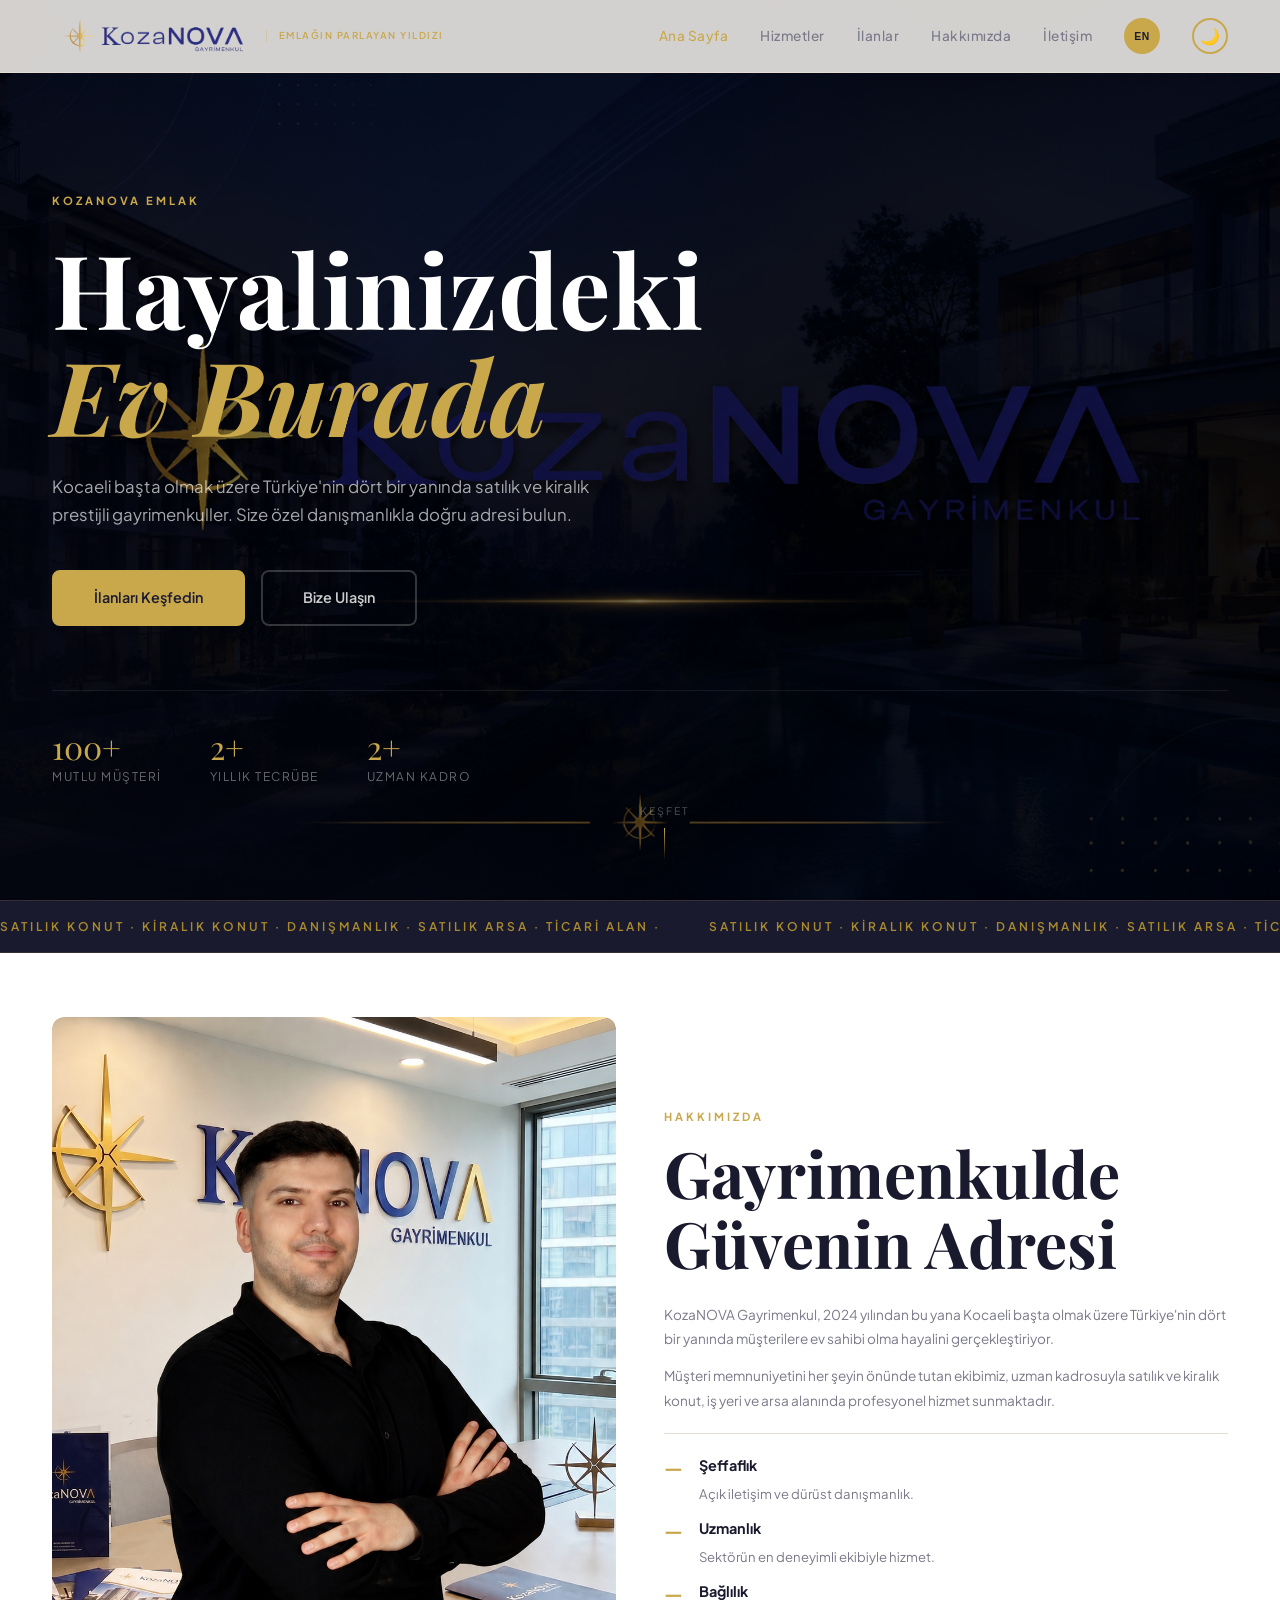
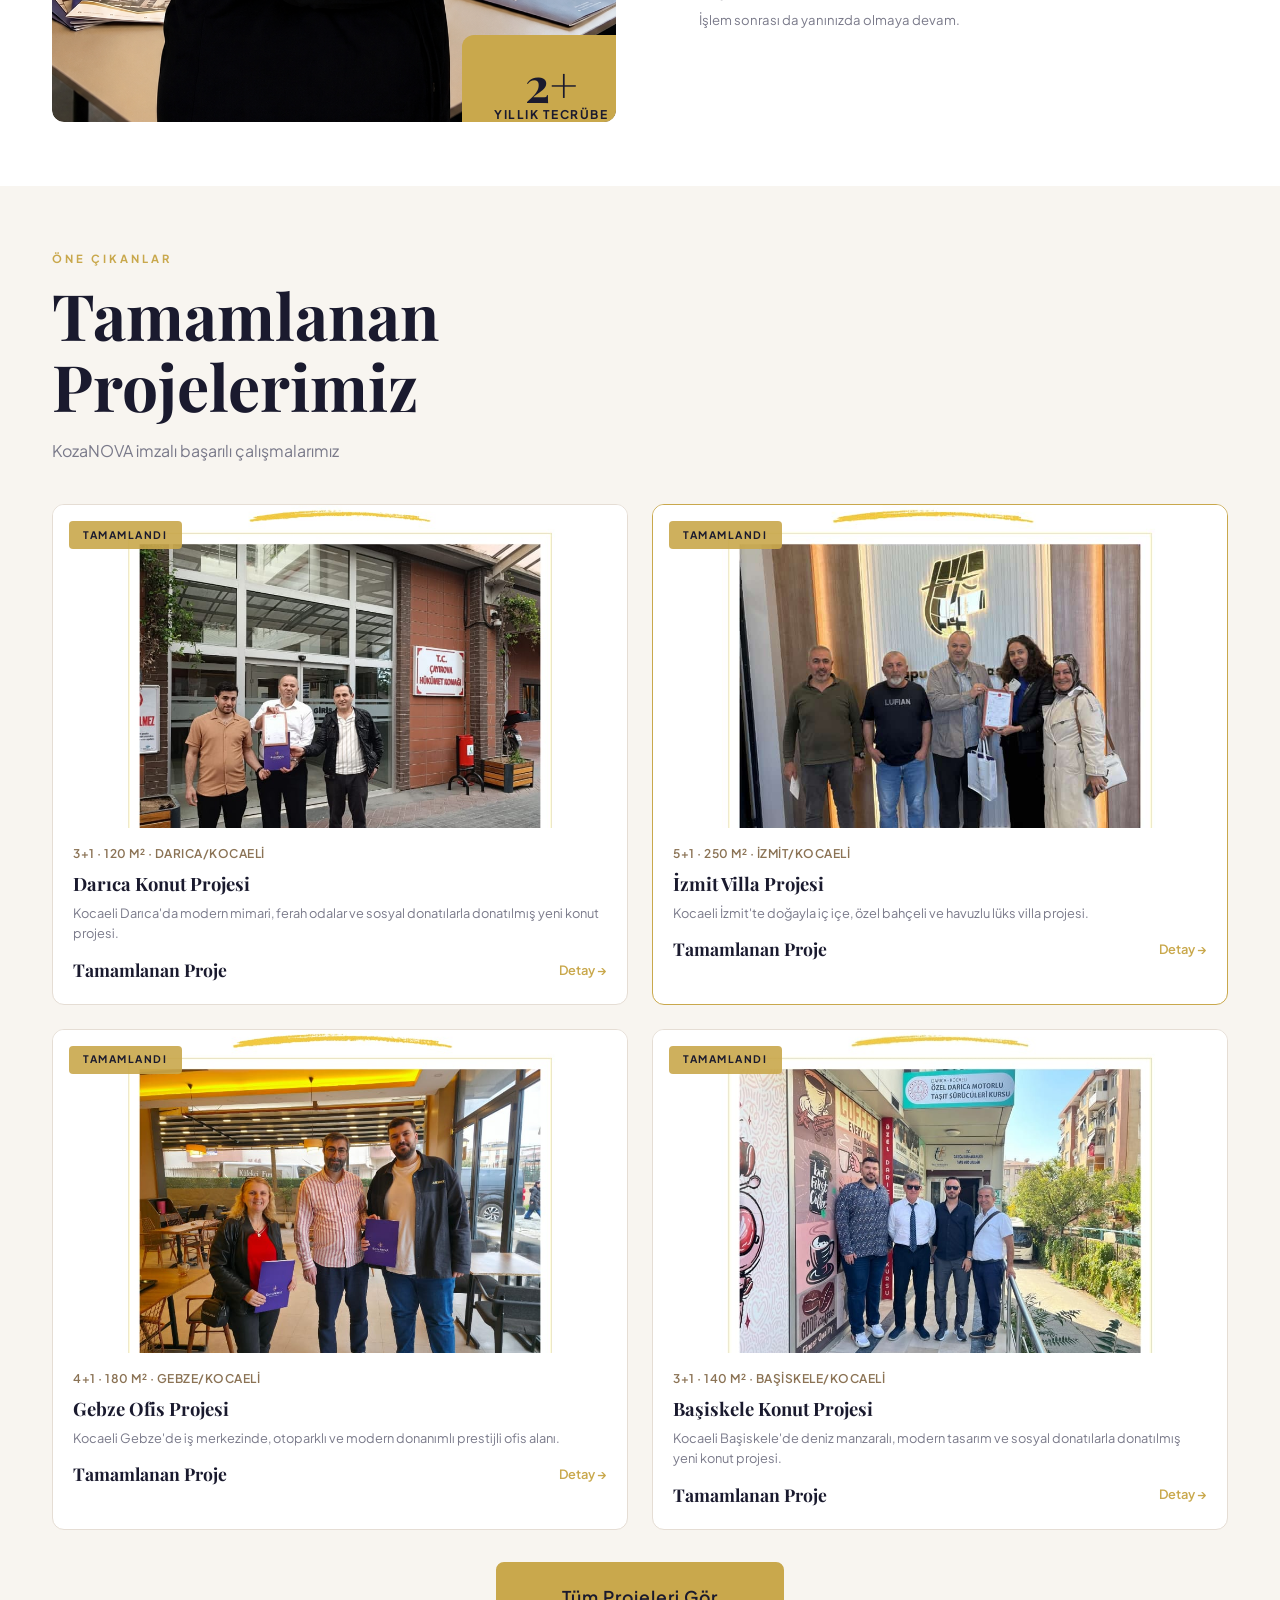
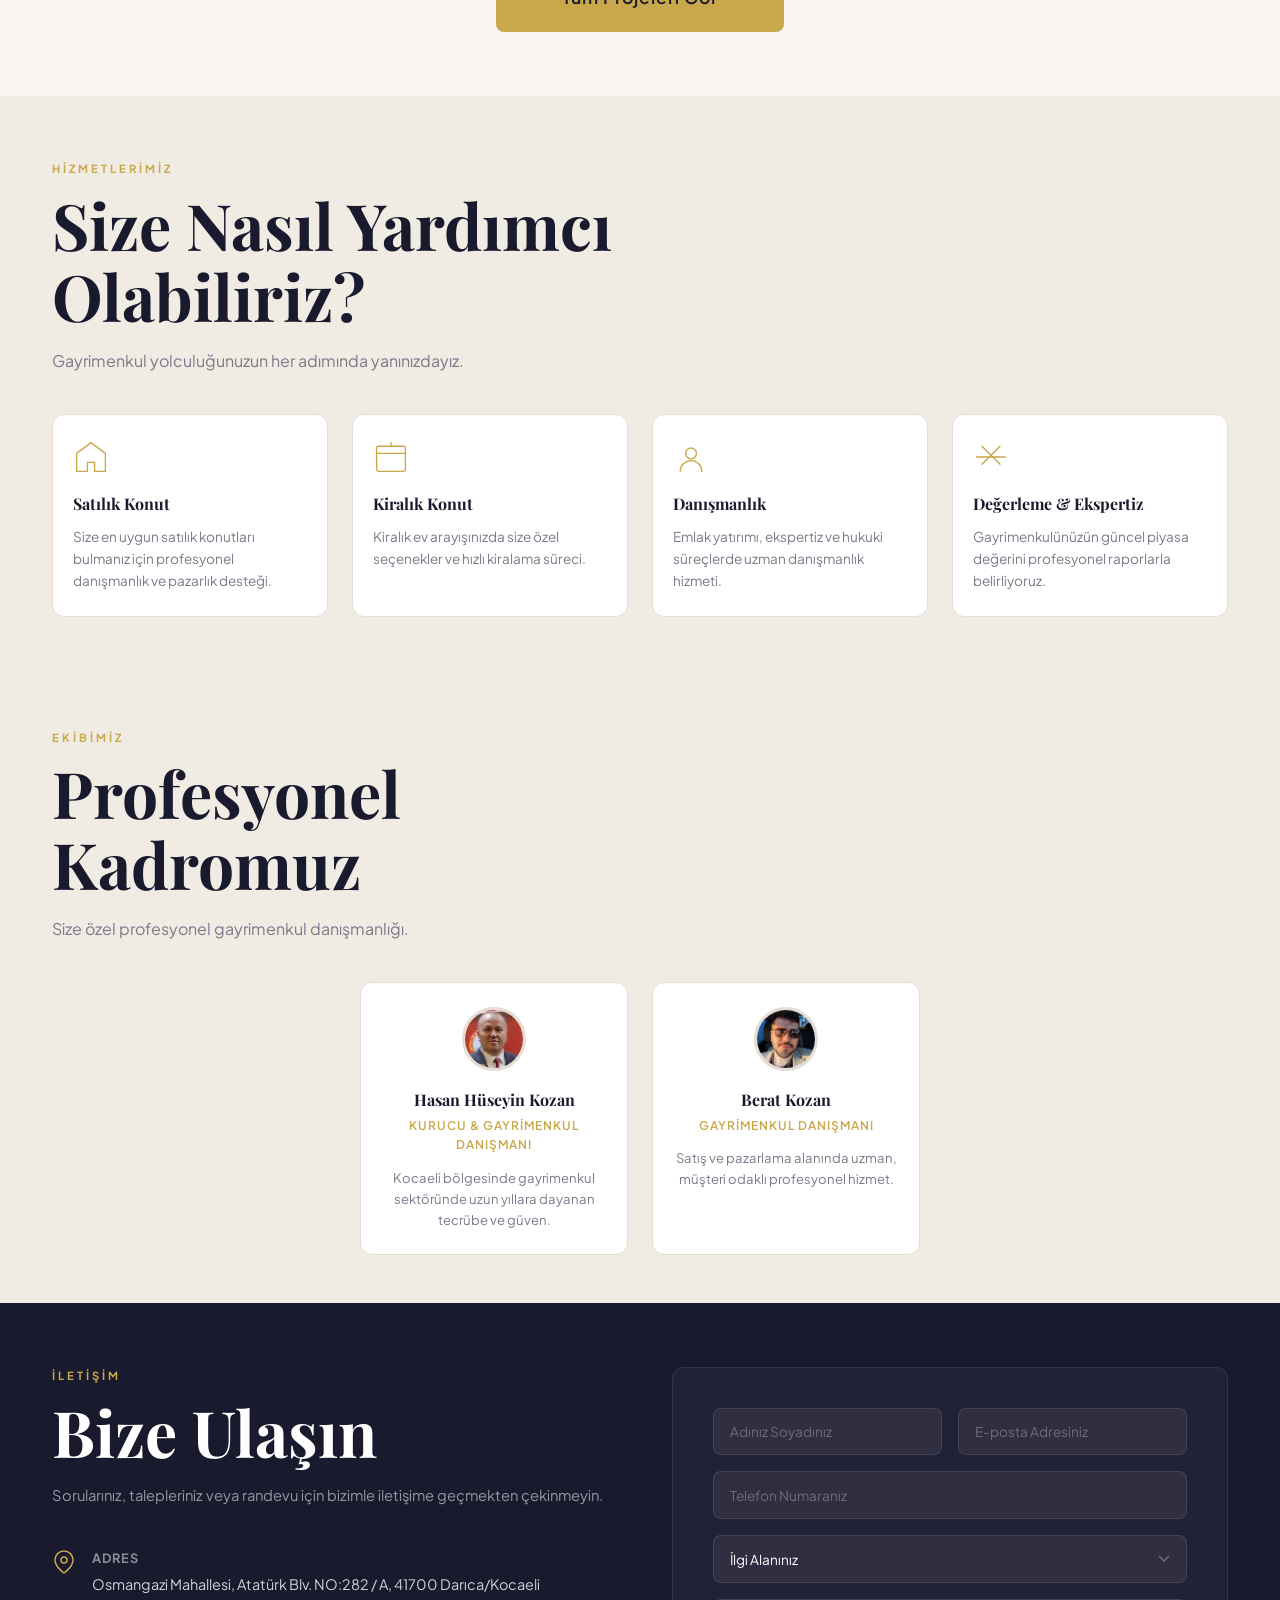
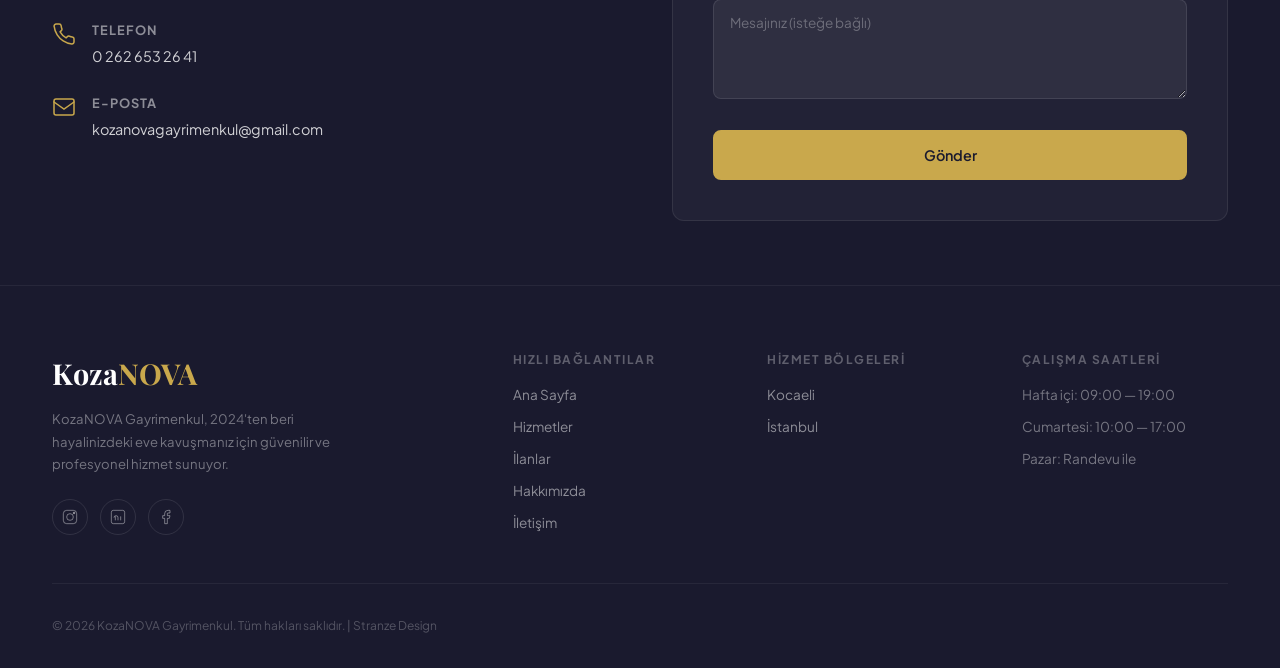
==== commit e6b9f1a2: "Hizmet bölgeleri İzmir/Ankara kaldırıldı, README güncellendi" ====
--- a/index.html
+++ b/index.html
@@ -381,10 +381,8 @@
         </div>
         <div class="footer-links">
           <strong data-i18n="footer-regions-title">Hizmet Bölgeleri</strong>
-          <a href="#">Kocaeli</a>
-          <a href="#">İstanbul</a>
-          <a href="#">İzmir</a>
-          <a href="#">Ankara</a>
+           <a href="#">Kocaeli</a>
+           <a href="#">İstanbul</a>
         </div>
         <div class="footer-links">
           <strong data-i18n="footer-hours-title">Çalışma Saatleri</strong>
--- a/style.css
+++ b/style.css
@@ -267,7 +267,7 @@
   content: '';
   position: absolute;
   inset: 0;
-  background: url('images/ChatGPT Image 26 May 2026 17_34_24 kopyası.png') center/cover no-repeat;
+  background: url('images/hero-bg.png') center/cover no-repeat;
   opacity: 0.4;
   z-index: 0;
 }
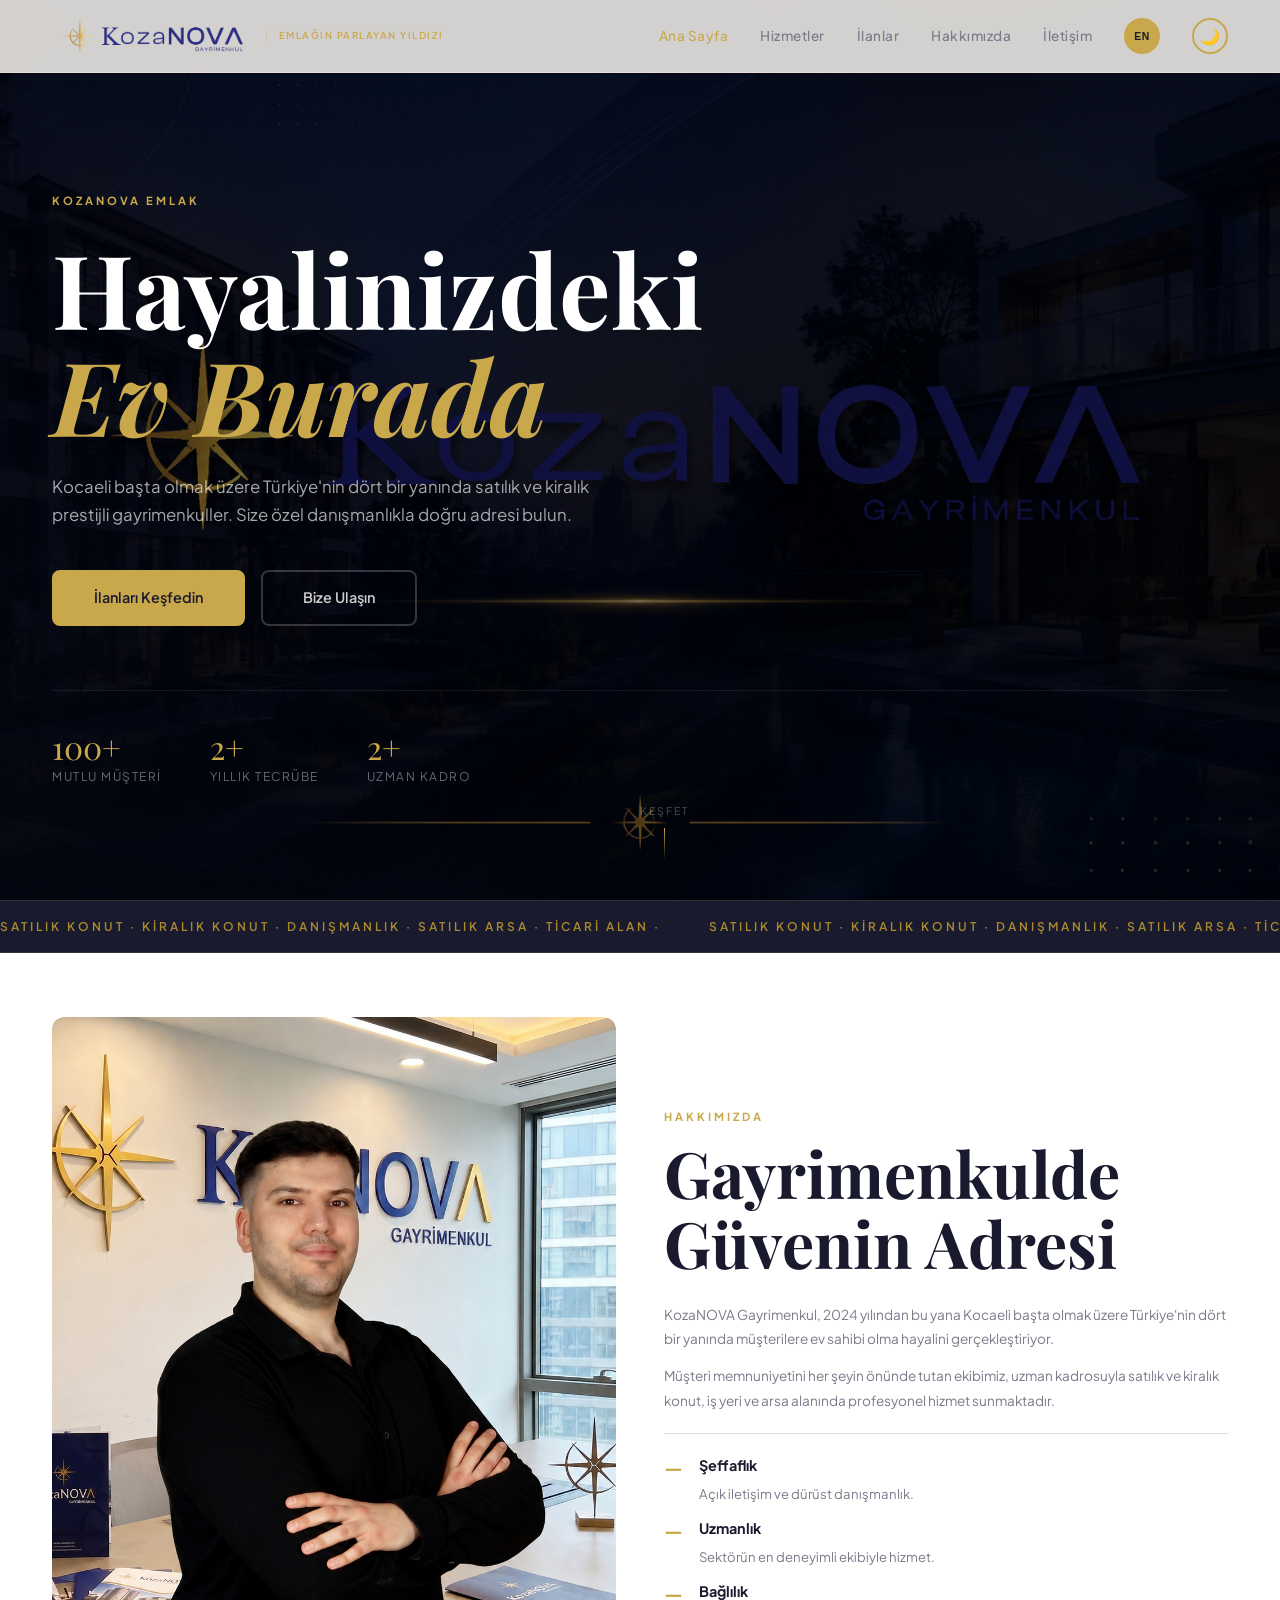
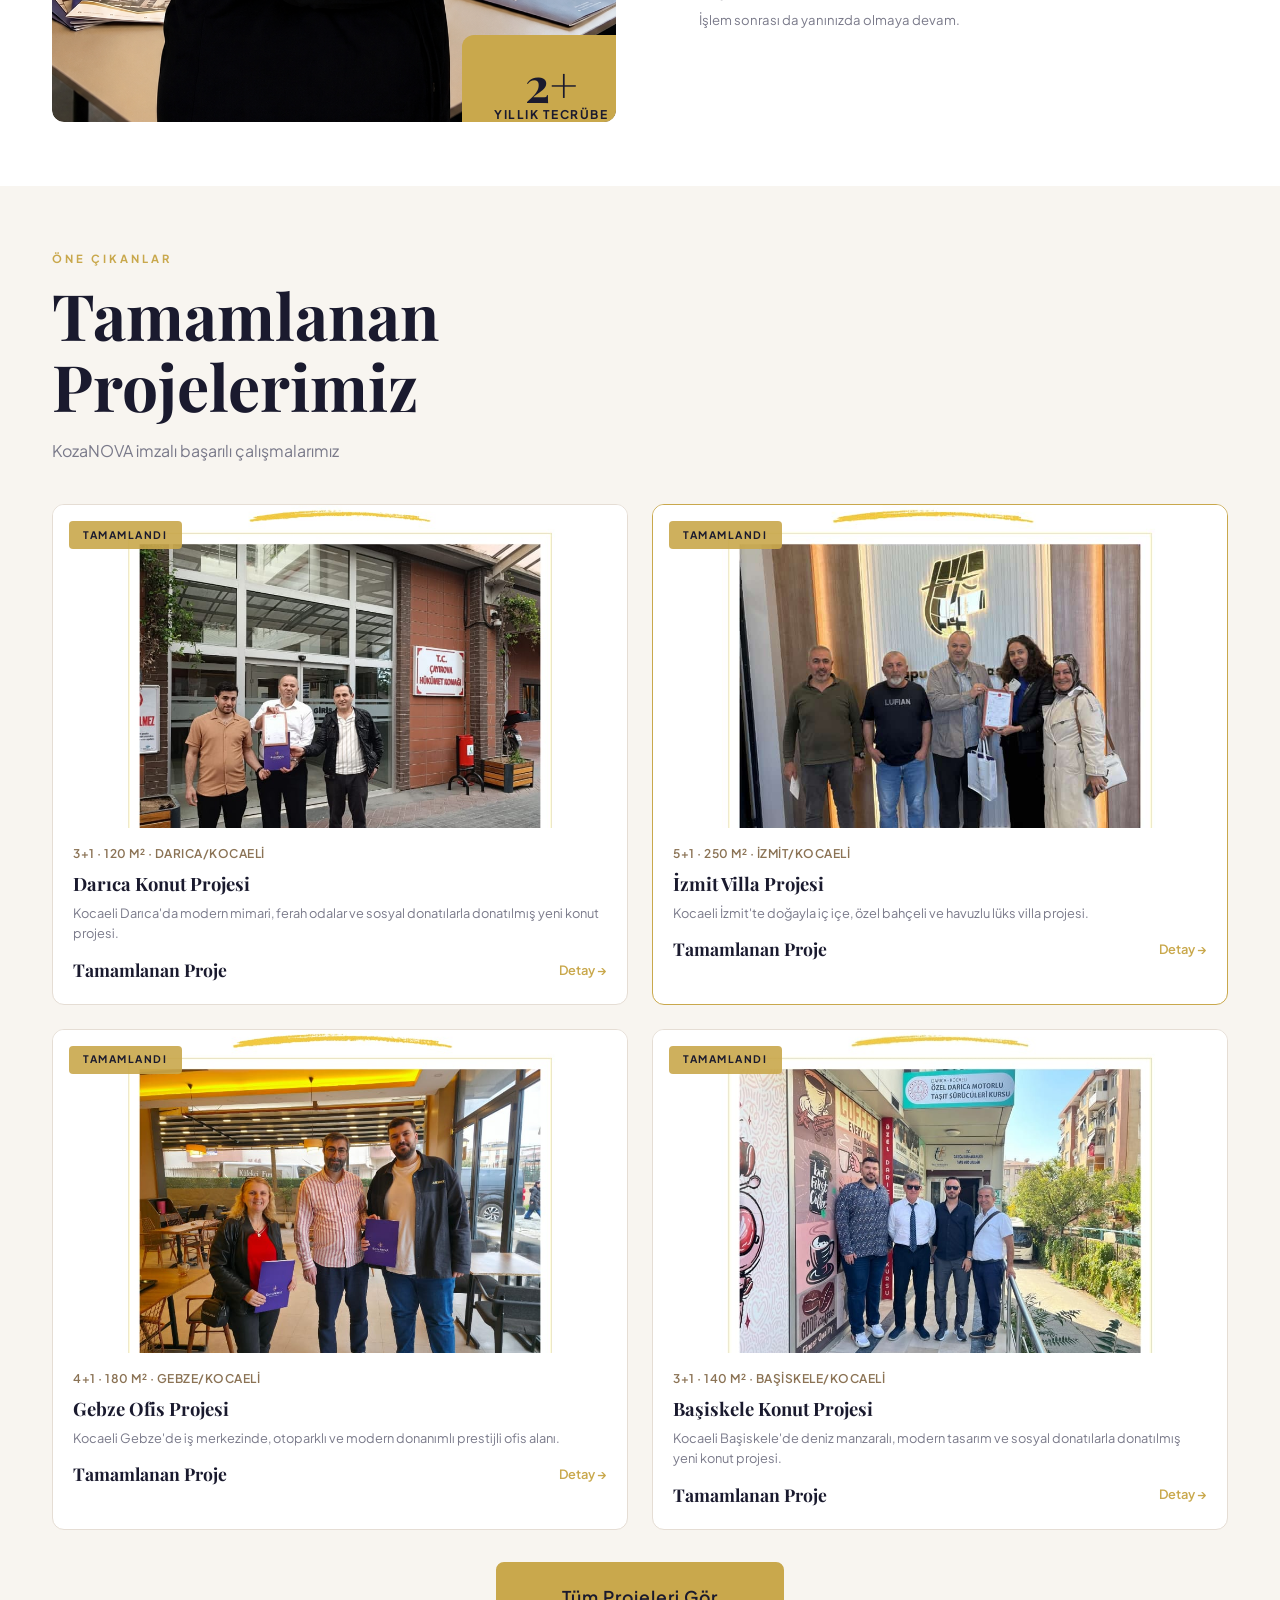
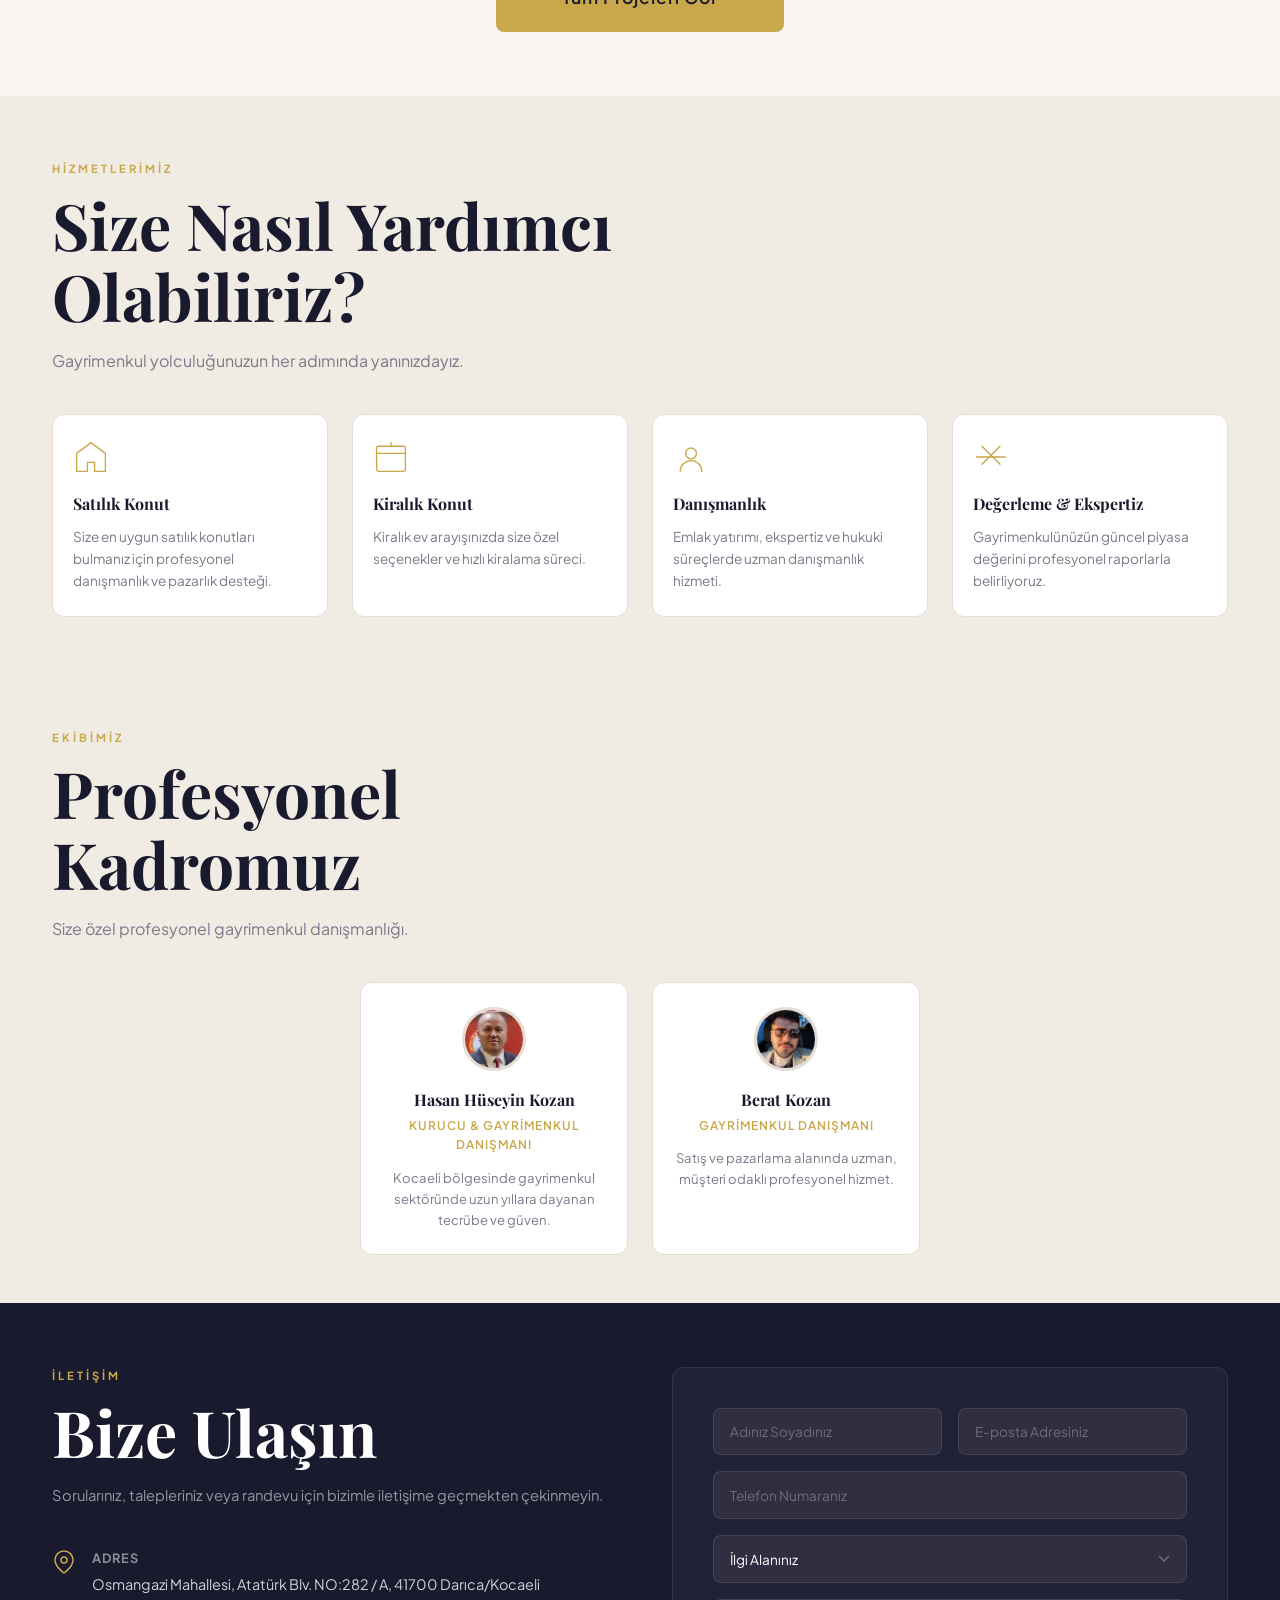
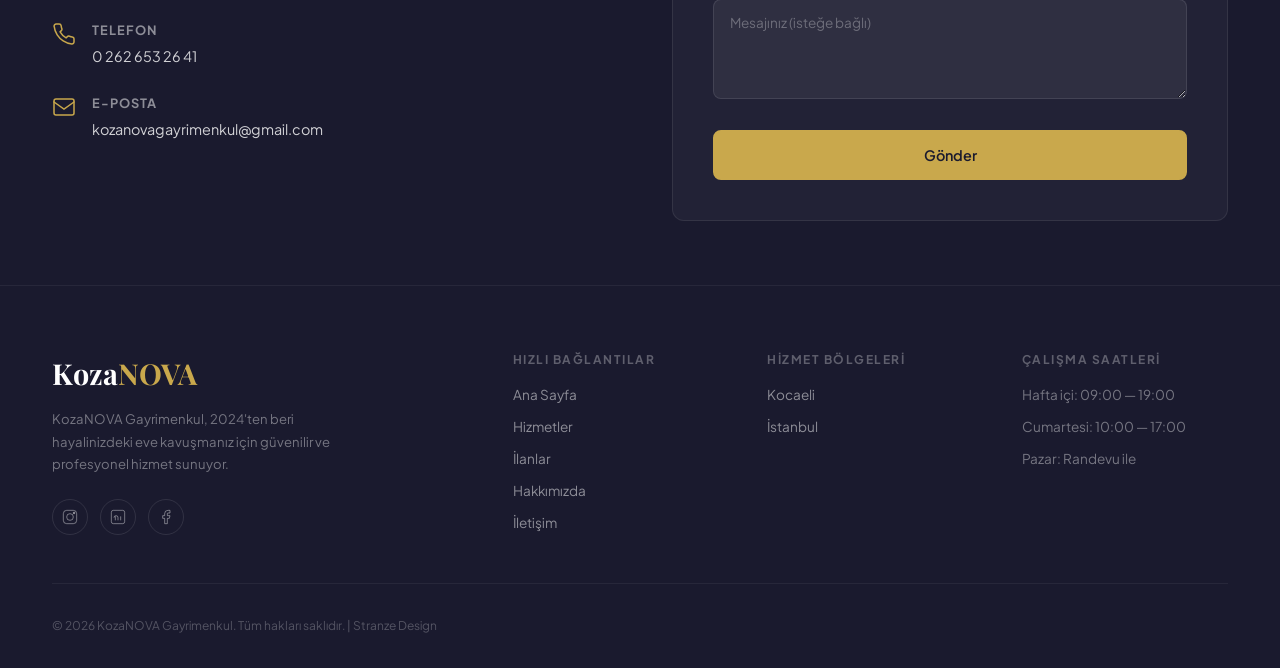
==== commit 0a354d28: "CSS ve JS dosyaları klasörlere ayrıldı (css/, js/)" ====
--- a/index.html
+++ b/index.html
@@ -8,7 +8,7 @@
   <link rel="preconnect" href="https://fonts.gstatic.com" crossorigin>
   <link href="https://fonts.googleapis.com/css2?family=Playfair+Display:ital,wght@0,400;0,600;0,700;1,400&family=Plus+Jakarta+Sans:wght@400;500;600;700&display=swap" rel="stylesheet">
   <link rel="icon" type="image/png" href="images/favicon.png">
-  <link rel="stylesheet" href="style.css">
+  <link rel="stylesheet" href="css/style.css">
 </head>
 <body class="home">
 
@@ -397,7 +397,7 @@
     </div>
   </footer>
 
-  <script src="translations.js"></script>
-  <script src="script.js"></script>
+  <script src="js/translations.js"></script>
+  <script src="js/script.js"></script>
 </body>
 </html>
--- a/css/style.css
+++ b/css/style.css
@@ -0,0 +1,1631 @@
+:root {
+  --cream: #f8f5f0;
+  --cream-alt: #f0ebe3;
+  --navy: #1a1a2e;
+  --navy-light: #2a2a42;
+  --gold: #c9a84c;
+  --gold-light: #dfc06a;
+  --gold-dim: #a8892e;
+  --bronze: #8b7355;
+  --text: #1a1a2e;
+  --text-dim: #7a7a8a;
+  --text-light: #b0a8a0;
+  --border: #e5ddd4;
+  --card-bg: #ffffff;
+  --nav-bg: rgba(248, 245, 240, 0.85);
+  --radius: 12px;
+  --radius-sm: 8px;
+  --shadow-sm: 0 2px 12px rgba(26, 26, 46, 0.06);
+  --shadow-md: 0 8px 32px rgba(26, 26, 46, 0.08);
+  --shadow-lg: 0 16px 48px rgba(26, 26, 46, 0.12);
+  --font-display: 'Playfair Display', Georgia, serif;
+  --font-body: 'Plus Jakarta Sans', -apple-system, sans-serif;
+  --ease: cubic-bezier(0.25, 0.1, 0, 1);
+}
+
+[data-theme="dark"] {
+  --cream: #1a1a2e;
+  --cream-alt: #22223a;
+  --navy: #f0ebe3;
+  --navy-light: #e0d8cc;
+  --gold: #c9a84c;
+  --gold-light: #dfc06a;
+  --gold-dim: #b89840;
+  --bronze: #9a8a7a;
+  --text: #f0ebe3;
+  --text-dim: #9a9aaa;
+  --text-light: #7a7a8a;
+  --border: #2a2a42;
+  --card-bg: #22223a;
+  --nav-bg: rgba(26, 26, 46, 0.92);
+  --shadow-sm: 0 2px 12px rgba(0, 0, 0, 0.3);
+  --shadow-md: 0 8px 32px rgba(0, 0, 0, 0.4);
+  --shadow-lg: 0 16px 48px rgba(0, 0, 0, 0.5);
+}
+
+* {
+  margin: 0;
+  padding: 0;
+  box-sizing: border-box;
+}
+
+html {
+  scroll-behavior: smooth;
+}
+
+body {
+  font-family: var(--font-body);
+  background: var(--cream);
+  color: var(--text);
+  line-height: 1.6;
+  overflow-x: hidden;
+  -webkit-font-smoothing: antialiased;
+}
+
+::selection {
+  background: var(--gold);
+  color: var(--navy);
+}
+
+.container {
+  max-width: 1240px;
+  margin: 0 auto;
+  padding: 0 2rem;
+}
+
+/* ========== NAV ========== */
+
+.nav {
+  position: fixed;
+  top: 0;
+  left: 0;
+  right: 0;
+  z-index: 100;
+  background: var(--nav-bg);
+  backdrop-filter: blur(20px);
+  -webkit-backdrop-filter: blur(20px);
+  border-bottom: 1px solid var(--border);
+}
+
+.nav-inner {
+  max-width: 1240px;
+  margin: 0 auto;
+  padding: 0 2rem;
+  display: flex;
+  align-items: center;
+  justify-content: space-between;
+  height: 72px;
+}
+
+.nav-logo {
+  font-family: var(--font-display);
+  font-size: 1.6rem;
+  font-weight: 700;
+  color: var(--navy);
+  text-decoration: none;
+  letter-spacing: -0.5px;
+  display: flex;
+  align-items: center;
+  gap: 0.75rem;
+}
+
+.nav-slogan {
+  font-family: var(--font-body);
+  font-size: 0.6rem;
+  font-weight: 600;
+  color: var(--gold);
+  text-transform: uppercase;
+  letter-spacing: 1.5px;
+  padding-left: 0.75rem;
+  border-left: 1px solid rgba(201, 168, 76, 0.3);
+  line-height: 1.2;
+  white-space: nowrap;
+}
+
+[data-theme="dark"] .nav-slogan {
+  border-left-color: rgba(201, 168, 76, 0.2);
+}
+
+.nav-links {
+  display: flex;
+  align-items: center;
+  gap: 2rem;
+}
+
+.nav-links a {
+  text-decoration: none;
+  font-size: 0.85rem;
+  font-weight: 500;
+  color: var(--text-dim);
+  letter-spacing: 0.5px;
+  transition: color 0.3s var(--ease);
+}
+
+.nav-links a:hover {
+  color: var(--gold);
+}
+
+.nav-cta {
+  background: var(--navy);
+  color: white !important;
+  padding: 0.5rem 1.5rem;
+  border-radius: var(--radius-sm);
+  transition: all 0.3s var(--ease) !important;
+  font-weight: 600 !important;
+}
+
+.nav-cta:hover {
+  background: var(--gold);
+  color: var(--navy) !important;
+}
+
+.nav-toggle {
+  display: none;
+  background: none;
+  border: none;
+  cursor: pointer;
+  width: 28px;
+  height: 20px;
+  position: relative;
+}
+
+.nav-toggle span {
+  display: block;
+  width: 100%;
+  height: 2px;
+  background: var(--navy);
+  border-radius: 2px;
+  position: absolute;
+  left: 0;
+  transition: all 0.3s var(--ease);
+}
+
+.nav-toggle span:first-child { top: 0; }
+.nav-toggle span:last-child { bottom: 0; }
+
+.nav-open .nav-toggle span:first-child {
+  top: 50%;
+  transform: translateY(-50%) rotate(45deg);
+}
+
+.nav-open .nav-toggle span:last-child {
+  bottom: auto;
+  top: 50%;
+  transform: translateY(-50%) rotate(-45deg);
+}
+
+/* Dil Toggle */
+.nav-lang-toggle {
+  background: var(--gold);
+  border: none;
+  color: var(--navy);
+  width: 36px;
+  height: 36px;
+  border-radius: 50%;
+  cursor: pointer;
+  font-size: 0.65rem;
+  font-weight: 700;
+  display: flex;
+  align-items: center;
+  justify-content: center;
+  transition: all 0.3s var(--ease);
+  letter-spacing: 0.5px;
+}
+
+.nav-lang-toggle:hover {
+  transform: scale(1.05);
+  box-shadow: 0 4px 15px rgba(201, 168, 76, 0.4);
+}
+
+/* Dark Mod Toggle */
+.nav-dark-toggle {
+  background: none;
+  border: 2px solid var(--gold);
+  color: var(--gold);
+  width: 36px;
+  height: 36px;
+  border-radius: 50%;
+  cursor: pointer;
+  font-size: 1rem;
+  display: flex;
+  align-items: center;
+  justify-content: center;
+  transition: all 0.3s var(--ease);
+}
+
+.nav-dark-toggle:hover {
+  background: var(--gold);
+  color: var(--navy);
+}
+
+/* Aktif sayfa vurgusu */
+.nav-links a.active {
+  color: var(--gold);
+}
+
+/* ========== PAGE HERO (alt sayfalar) ========== */
+
+.page-hero {
+  min-height: 40vh;
+  display: flex;
+  align-items: center;
+  justify-content: center;
+  text-align: center;
+  padding: 6rem 2rem 3rem;
+  position: relative;
+  overflow: hidden;
+  background: linear-gradient(135deg, #1e3a5f 0%, #0f2a44 100%);
+  color: #ffffff;
+}
+
+[data-theme="dark"] .page-hero {
+  background: linear-gradient(135deg, #1e3a5f 0%, #0f2a44 100%);
+  color: #ffffff;
+}
+
+.page-hero::before {
+  content: '';
+  position: absolute;
+  inset: 0;
+  background: url('images/hero-bg.png') center/cover no-repeat;
+  opacity: 0.4;
+  z-index: 0;
+}
+
+.page-hero::after {
+  content: '';
+  position: absolute;
+  inset: 0;
+  background:
+    radial-gradient(ellipse at 30% 40%, rgba(201, 168, 76, 0.1) 0%, transparent 50%),
+    radial-gradient(ellipse at 70% 60%, rgba(255,255,255,0.05) 0%, transparent 40%);
+  z-index: 0;
+}
+
+.page-hero .hero-content {
+  position: relative;
+  z-index: 1;
+}
+
+.page-hero h1 {
+  font-family: var(--font-display);
+  font-size: 2.8rem;
+  margin-bottom: 0.5rem;
+}
+
+.page-hero p {
+  font-size: 1.1rem;
+  opacity: 0.9;
+}
+
+/* ========== HERO ========== */
+
+.hero {
+  min-height: 100vh;
+  position: relative;
+  display: flex;
+  align-items: center;
+  padding-top: 72px;
+  overflow: hidden;
+}
+
+.hero-bg {
+  position: absolute;
+  inset: 0;
+}
+
+.hero-img {
+  position: absolute;
+  inset: 0;
+  width: 100%;
+  height: 100%;
+  object-fit: cover;
+  object-position: center;
+  display: block;
+}
+
+.hero-overlay {
+  position: absolute;
+  inset: 0;
+  background: rgba(0, 0, 0, 0.55);
+}
+
+.hero-content {
+  position: relative;
+  z-index: 2;
+  max-width: 1240px;
+  margin: 0 auto;
+  padding: 0 2rem;
+  width: 100%;
+}
+
+.hero-badge {
+  display: inline-block;
+  font-size: 0.7rem;
+  font-weight: 700;
+  text-transform: uppercase;
+  letter-spacing: 3px;
+  color: var(--gold);
+  margin-bottom: 1.5rem;
+  opacity: 0;
+  animation: fadeUp 0.6s 0.2s forwards;
+}
+
+.hero-title {
+  font-family: var(--font-display);
+  font-size: clamp(3.2rem, 8vw, 6.5rem);
+  line-height: 1.05;
+  color: white;
+  margin-bottom: 1.5rem;
+  font-weight: 700;
+}
+
+.hero-title span {
+  display: block;
+  opacity: 0;
+  transform: translateY(40px);
+  animation: slideUp 0.7s forwards;
+}
+
+.hero-title span:nth-child(1) { animation-delay: 0.3s; }
+.hero-title span:nth-child(2) { animation-delay: 0.5s; }
+
+.hero-accent {
+  font-style: italic;
+  color: var(--gold);
+}
+
+.hero-text {
+  font-size: 1.05rem;
+  color: rgba(255, 255, 255, 0.65);
+  max-width: 540px;
+  line-height: 1.7;
+  margin-bottom: 2.5rem;
+  opacity: 0;
+  animation: fadeUp 0.6s 0.7s forwards;
+}
+
+.hero-actions {
+  display: flex;
+  gap: 1rem;
+  flex-wrap: wrap;
+  opacity: 0;
+  animation: fadeUp 0.6s 0.9s forwards;
+}
+
+.btn-primary {
+  display: inline-flex;
+  align-items: center;
+  justify-content: center;
+  font-family: var(--font-body);
+  font-size: 0.9rem;
+  font-weight: 600;
+  text-decoration: none;
+  background: var(--gold);
+  color: var(--navy);
+  padding: 0.9rem 2.5rem;
+  border-radius: var(--radius-sm);
+  border: 2px solid var(--gold);
+  transition: all 0.3s var(--ease);
+  cursor: pointer;
+}
+
+.btn-primary:hover {
+  background: transparent;
+  color: var(--gold);
+  transform: translateY(-2px);
+}
+
+.btn-outline {
+  display: inline-flex;
+  align-items: center;
+  justify-content: center;
+  font-family: var(--font-body);
+  font-size: 0.9rem;
+  font-weight: 600;
+  text-decoration: none;
+  border: 2px solid rgba(255, 255, 255, 0.2);
+  color: rgba(255, 255, 255, 0.8);
+  padding: 0.9rem 2.5rem;
+  border-radius: var(--radius-sm);
+  transition: all 0.3s var(--ease);
+}
+
+.btn-outline:hover {
+  border-color: var(--gold);
+  color: var(--gold);
+  transform: translateY(-2px);
+}
+
+.btn-wide {
+  padding: 1rem 4rem;
+}
+
+.btn-full {
+  width: 100%;
+}
+
+.hero-stats {
+  display: flex;
+  gap: 3rem;
+  margin-top: 4rem;
+  padding-top: 2.5rem;
+  border-top: 1px solid rgba(255, 255, 255, 0.08);
+  opacity: 0;
+  animation: fadeUp 0.6s 1.1s forwards;
+}
+
+.hero-stat {
+  display: flex;
+  flex-direction: column;
+}
+
+.hero-stat-num {
+  font-family: var(--font-display);
+  font-size: 2rem;
+  color: var(--gold);
+  line-height: 1;
+  margin-bottom: 0.25rem;
+}
+
+.hero-stat-label {
+  font-size: 0.75rem;
+  text-transform: uppercase;
+  letter-spacing: 1.5px;
+  color: rgba(255, 255, 255, 0.4);
+}
+
+.hero-scroll {
+  position: absolute;
+  bottom: 2.5rem;
+  left: 50%;
+  transform: translateX(-50%);
+  z-index: 2;
+  display: flex;
+  flex-direction: column;
+  align-items: center;
+  gap: 0.5rem;
+  font-size: 0.65rem;
+  text-transform: uppercase;
+  letter-spacing: 2px;
+  color: rgba(255, 255, 255, 0.3);
+  opacity: 0;
+  animation: fadeUp 0.6s 1.4s forwards;
+}
+
+.scroll-line {
+  width: 1px;
+  height: 32px;
+  background: linear-gradient(to bottom, var(--gold), transparent);
+}
+
+/* ========== MARQUEE ========== */
+
+.marquee {
+  background: var(--navy);
+  border-top: 1px solid rgba(201, 168, 76, 0.15);
+  border-bottom: 1px solid rgba(201, 168, 76, 0.15);
+  overflow: hidden;
+  padding: 1rem 0;
+}
+
+.marquee-track {
+  display: flex;
+  gap: 3rem;
+  white-space: nowrap;
+  animation: marquee 40s linear infinite;
+  font-size: 0.75rem;
+  letter-spacing: 3px;
+  text-transform: uppercase;
+  font-weight: 600;
+  color: var(--gold-dim);
+}
+
+.marquee-track span {
+  display: flex;
+  gap: 3rem;
+}
+
+@keyframes marquee {
+  to { transform: translateX(-50%); }
+}
+
+/* ========== SECTIONS ========== */
+
+.section {
+  padding: 8rem 0;
+}
+
+.section-header {
+  margin-bottom: 4rem;
+  max-width: 600px;
+}
+
+.section-tag {
+  font-size: 0.7rem;
+  font-weight: 700;
+  text-transform: uppercase;
+  letter-spacing: 3px;
+  color: var(--gold);
+  display: block;
+  margin-bottom: 0.75rem;
+}
+
+.section-title {
+  font-family: var(--font-display);
+  font-size: clamp(2.5rem, 5vw, 4rem);
+  line-height: 1.1;
+  color: var(--navy);
+  margin-bottom: 1rem;
+  font-weight: 700;
+}
+
+.section-desc {
+  font-size: 1rem;
+  color: var(--text-dim);
+  line-height: 1.7;
+}
+
+.section-footer {
+  margin-top: 3rem;
+  text-align: center;
+}
+
+/* ========== PROPERTIES ========== */
+
+.property-grid {
+  display: grid;
+  grid-template-columns: repeat(2, 1fr);
+  gap: 1.5rem;
+}
+
+.property-card {
+  background: var(--card-bg);
+  border-radius: var(--radius);
+  overflow: hidden;
+  border: 1px solid var(--border);
+  opacity: 0;
+  transform: translateY(30px);
+  transition: all 0.6s var(--ease);
+}
+
+.property-card.revealed {
+  opacity: 1;
+  transform: translateY(0);
+}
+
+.property-card:nth-child(1) { transition-delay: 0s; }
+.property-card:nth-child(2) { transition-delay: 0.1s; }
+.property-card:nth-child(3) { transition-delay: 0.2s; }
+.property-card:nth-child(4) { transition-delay: 0.3s; }
+.property-card:nth-child(5) { transition-delay: 0.4s; }
+
+.property-card:hover {
+  transform: translateY(-6px);
+  box-shadow: var(--shadow-md);
+  border-color: var(--gold);
+}
+
+.property-card:hover .property-img {
+  transform: scale(1.02);
+}
+
+.card-featured {
+  border-color: var(--gold);
+}
+
+.property-img-wrap {
+  position: relative;
+  overflow: hidden;
+  aspect-ratio: 16 / 10;
+}
+
+.property-img {
+  width: 100%;
+  height: 100%;
+  position: relative;
+  transition: transform 0.6s var(--ease);
+}
+
+.property-badge {
+  position: absolute;
+  top: 1rem;
+  left: 1rem;
+  z-index: 2;
+  font-size: 0.65rem;
+  font-weight: 700;
+  text-transform: uppercase;
+  letter-spacing: 1.5px;
+  background: rgba(201, 168, 76, 0.9);
+  color: var(--navy);
+  padding: 0.35rem 0.9rem;
+  border-radius: 4px;
+}
+
+.badge-green {
+  background: rgba(201, 168, 76, 0.9);
+  color: var(--navy);
+}
+
+.property-img-pattern {
+  position: absolute;
+  inset: 0;
+  opacity: 0.06;
+  background-image: url("data:image/svg+xml,%3Csvg width='40' height='40' viewBox='0 0 40 40' xmlns='http://www.w3.org/2000/svg'%3E%3Cpath d='M20 0l20 20-20 20L0 20z' fill='%23c9a84c' fill-opacity='0.3'/%3E%3C/svg%3E");
+  background-size: 60px 60px;
+}
+
+.property-body {
+  padding: 1.5rem 1.75rem 1.75rem;
+}
+
+.property-meta {
+  display: flex;
+  gap: 0.35rem;
+  font-size: 0.75rem;
+  text-transform: uppercase;
+  letter-spacing: 0.5px;
+  color: var(--bronze);
+  font-weight: 600;
+  margin-bottom: 0.6rem;
+}
+
+.property-title {
+  font-family: var(--font-display);
+  font-size: 1.4rem;
+  font-weight: 700;
+  color: var(--navy);
+  margin-bottom: 0.5rem;
+  line-height: 1.2;
+}
+
+.property-desc {
+  font-size: 0.85rem;
+  color: var(--text-dim);
+  line-height: 1.6;
+  margin-bottom: 1.25rem;
+}
+
+.property-footer {
+  display: flex;
+  align-items: center;
+  justify-content: space-between;
+}
+
+.property-price {
+  font-family: var(--font-display);
+  font-size: 1.4rem;
+  font-weight: 700;
+  color: var(--navy);
+}
+
+.property-cta {
+  font-size: 0.8rem;
+  font-weight: 600;
+  color: var(--gold);
+  text-decoration: none;
+  transition: gap 0.3s var(--ease);
+  display: inline-flex;
+  align-items: center;
+  gap: 0.25rem;
+}
+
+.property-cta:hover {
+  gap: 0.5rem;
+}
+
+/* ========== SERVICES ========== */
+
+.services {
+  background: var(--cream-alt);
+}
+
+.services-grid {
+  display: grid;
+  grid-template-columns: repeat(4, 1fr);
+  gap: 1.5rem;
+}
+
+.service-card {
+  background: var(--card-bg);
+  border: 1px solid var(--border);
+  border-radius: var(--radius);
+  padding: 2.5rem 1.75rem;
+  opacity: 0;
+  transform: translateY(20px);
+  transition: all 0.5s var(--ease);
+}
+
+.service-card.revealed {
+  opacity: 1;
+  transform: translateY(0);
+}
+
+.service-card:nth-child(1) { transition-delay: 0s; }
+.service-card:nth-child(2) { transition-delay: 0.1s; }
+.service-card:nth-child(3) { transition-delay: 0.2s; }
+.service-card:nth-child(4) { transition-delay: 0.3s; }
+
+.service-card:hover {
+  border-color: var(--gold);
+  transform: translateY(-4px);
+  box-shadow: var(--shadow-sm);
+}
+
+.service-icon {
+  width: 44px;
+  height: 44px;
+  color: var(--gold);
+  margin-bottom: 1.5rem;
+}
+
+.service-icon svg {
+  width: 100%;
+  height: 100%;
+}
+
+.service-card h3 {
+  font-family: var(--font-display);
+  font-size: 1.2rem;
+  font-weight: 700;
+  color: var(--navy);
+  margin-bottom: 0.6rem;
+}
+
+.service-card p {
+  font-size: 0.85rem;
+  color: var(--text-dim);
+  line-height: 1.6;
+}
+
+/* ========== ABOUT ========== */
+
+.about {
+  background: var(--card-bg);
+}
+
+.about-grid {
+  display: grid;
+  grid-template-columns: 1fr 1fr;
+  gap: 5rem;
+  align-items: center;
+}
+
+.about-visual {
+  position: relative;
+}
+
+.about-img {
+  position: relative;
+  aspect-ratio: 4 / 5;
+  border-radius: var(--radius);
+  overflow: hidden;
+}
+
+.about-img-bg {
+  position: absolute;
+  inset: 0;
+  background: linear-gradient(135deg, #2a2a42, #1a1a2e);
+  border-radius: var(--radius);
+}
+
+.about-img-bg::after {
+  content: '';
+  position: absolute;
+  inset: 0;
+  background-image: url("data:image/svg+xml,%3Csvg width='60' height='60' viewBox='0 0 60 60' xmlns='http://www.w3.org/2000/svg'%3E%3Cg fill='none' fill-rule='evenodd'%3E%3Cg fill='%23c9a84c' fill-opacity='0.04'%3E%3Cpath d='M36 0l24 24-24 24L12 24z'/%3E%3C/g%3E%3C/g%3E%3C/svg%3E");
+  background-size: 100px 100px;
+}
+
+.about-decor {
+  position: absolute;
+  bottom: -1.5rem;
+  right: -1.5rem;
+  background: var(--gold);
+  color: var(--navy);
+  padding: 1.5rem 2rem;
+  border-radius: var(--radius);
+  display: flex;
+  flex-direction: column;
+  align-items: center;
+  line-height: 1;
+}
+
+.about-decor-num {
+  font-family: var(--font-display);
+  font-size: 3rem;
+  font-weight: 700;
+}
+
+.about-decor-text {
+  font-size: 0.75rem;
+  font-weight: 700;
+  text-transform: uppercase;
+  letter-spacing: 1.5px;
+  text-align: center;
+  line-height: 1.3;
+}
+
+.about-content {
+  opacity: 0;
+  transform: translateX(20px);
+  transition: all 0.6s var(--ease);
+}
+
+.about-content.revealed {
+  opacity: 1;
+  transform: translateX(0);
+}
+
+.about-content .section-title {
+  margin-bottom: 1.5rem;
+}
+
+.about-content > p {
+  font-size: 0.92rem;
+  color: var(--text-dim);
+  line-height: 1.8;
+  margin-bottom: 1.2rem;
+}
+
+.about-values {
+  display: flex;
+  flex-direction: column;
+  gap: 1.25rem;
+  margin-top: 2rem;
+  padding-top: 2rem;
+  border-top: 1px solid var(--border);
+}
+
+.about-value {
+  display: flex;
+  gap: 1rem;
+  align-items: flex-start;
+}
+
+.about-value-icon {
+  font-size: 1.2rem;
+  color: var(--gold);
+  font-weight: 700;
+  line-height: 1.4;
+}
+
+.about-value strong {
+  display: block;
+  font-size: 0.9rem;
+  color: var(--navy);
+  margin-bottom: 0.15rem;
+}
+
+.about-value span:last-child {
+  font-size: 0.82rem;
+  color: var(--text-dim);
+}
+
+/* ========== TEAM ========== */
+
+.team {
+  background: var(--cream-alt);
+  padding: 5rem 0;
+}
+
+.team-grid {
+  display: grid;
+  grid-template-columns: repeat(2, 1fr);
+  gap: 1.5rem;
+  max-width: 560px;
+  margin: 0 auto;
+}
+
+.team-card {
+  background: var(--card-bg);
+  border: 1px solid var(--border);
+  border-radius: var(--radius);
+  padding: 1.5rem 1.25rem;
+  text-align: center;
+  opacity: 0;
+  transform: translateY(20px);
+  transition: all 0.5s var(--ease);
+}
+
+.team-card.revealed {
+  opacity: 1;
+  transform: translateY(0);
+}
+
+.team-card:nth-child(1) { transition-delay: 0s; }
+.team-card:nth-child(2) { transition-delay: 0.1s; }
+
+.team-card:hover {
+  transform: translateY(-4px);
+  box-shadow: var(--shadow-sm);
+  border-color: var(--gold);
+}
+
+.team-avatar {
+  width: 64px;
+  height: 64px;
+  border-radius: 50%;
+  margin: 0 auto 1rem;
+  display: flex;
+  align-items: center;
+  justify-content: center;
+  border: 3px solid var(--border);
+  transition: border-color 0.3s var(--ease);
+}
+
+.team-card:hover .team-avatar {
+  border-color: var(--gold);
+}
+
+.team-avatar-initials {
+  font-family: var(--font-display);
+  font-size: 1.4rem;
+  font-weight: 700;
+  color: var(--gold);
+}
+
+.team-card h3 {
+  font-family: var(--font-display);
+  font-size: 1rem;
+  font-weight: 700;
+  color: var(--navy);
+  margin-bottom: 0.2rem;
+}
+
+.team-role {
+  display: block;
+  font-size: 0.75rem;
+  font-weight: 600;
+  text-transform: uppercase;
+  letter-spacing: 1px;
+  color: var(--gold);
+  margin-bottom: 0.75rem;
+}
+
+.team-card p {
+  font-size: 0.82rem;
+  color: var(--text-dim);
+  line-height: 1.6;
+}
+
+/* ========== TESTIMONIALS ========== */
+
+.testimonials {
+  background: var(--card-bg);
+}
+
+.testimonial-grid {
+  display: grid;
+  grid-template-columns: repeat(3, 1fr);
+  gap: 1.5rem;
+}
+
+.testimonial-card {
+  background: var(--cream);
+  border: 1px solid var(--border);
+  border-radius: var(--radius);
+  padding: 2rem;
+  margin: 0;
+  opacity: 0;
+  transform: translateY(20px);
+  transition: all 0.5s var(--ease);
+  display: flex;
+  flex-direction: column;
+  justify-content: space-between;
+}
+
+.testimonial-card.revealed {
+  opacity: 1;
+  transform: translateY(0);
+}
+
+.testimonial-card:nth-child(1) { transition-delay: 0s; }
+.testimonial-card:nth-child(2) { transition-delay: 0.1s; }
+.testimonial-card:nth-child(3) { transition-delay: 0.2s; }
+
+.testimonial-card:hover {
+  border-color: var(--gold);
+}
+
+.testimonial-stars {
+  color: var(--gold);
+  font-size: 0.9rem;
+  letter-spacing: 2px;
+  margin-bottom: 1rem;
+}
+
+.testimonial-card blockquote {
+  font-family: var(--font-display);
+  font-size: 1rem;
+  color: var(--text);
+  line-height: 1.7;
+  font-style: italic;
+  margin-bottom: 1.5rem;
+  flex: 1;
+}
+
+.testimonial-card figcaption {
+  border-top: 1px solid var(--border);
+  padding-top: 1rem;
+}
+
+.testimonial-card figcaption strong {
+  display: block;
+  font-size: 0.9rem;
+  color: var(--navy);
+  font-weight: 700;
+  font-family: var(--font-body);
+}
+
+.testimonial-card figcaption span {
+  font-size: 0.75rem;
+  color: var(--bronze);
+  font-weight: 500;
+}
+
+/* ========== CONTACT ========== */
+
+.contact {
+  background: var(--navy);
+  color: white;
+}
+
+.contact .section-title {
+  color: white;
+}
+
+.contact .section-desc {
+  color: rgba(255, 255, 255, 0.5);
+}
+
+.contact-grid {
+  display: grid;
+  grid-template-columns: 1fr 1fr;
+  gap: 4rem;
+  align-items: start;
+}
+
+.contact-info > p {
+  font-size: 0.92rem;
+  color: rgba(255, 255, 255, 0.55);
+  line-height: 1.7;
+  margin-bottom: 2.5rem;
+}
+
+.contact-details {
+  display: flex;
+  flex-direction: column;
+  gap: 1.5rem;
+}
+
+.contact-item {
+  display: flex;
+  gap: 1rem;
+  align-items: flex-start;
+}
+
+.contact-item-icon {
+  width: 24px;
+  height: 24px;
+  color: var(--gold);
+  flex-shrink: 0;
+  margin-top: 2px;
+}
+
+.contact-item-icon svg {
+  width: 100%;
+  height: 100%;
+}
+
+.contact-item strong {
+  display: block;
+  font-size: 0.8rem;
+  font-weight: 700;
+  text-transform: uppercase;
+  letter-spacing: 1px;
+  color: rgba(255, 255, 255, 0.5);
+  margin-bottom: 0.15rem;
+}
+
+.contact-item span:last-child {
+  font-size: 0.9rem;
+  color: rgba(255, 255, 255, 0.8);
+  line-height: 1.5;
+}
+
+.contact-form {
+  background: rgba(255, 255, 255, 0.04);
+  border: 1px solid rgba(255, 255, 255, 0.08);
+  border-radius: var(--radius);
+  padding: 2.5rem;
+  opacity: 0;
+  transform: translateY(20px);
+  transition: all 0.6s var(--ease);
+}
+
+.contact-form.revealed {
+  opacity: 1;
+  transform: translateY(0);
+}
+
+.form-row {
+  display: grid;
+  grid-template-columns: 1fr 1fr;
+  gap: 1rem;
+}
+
+.contact-form input,
+.contact-form select,
+.contact-form textarea {
+  width: 100%;
+  font-family: var(--font-body);
+  font-size: 0.85rem;
+  background: rgba(255, 255, 255, 0.06);
+  border: 1px solid rgba(255, 255, 255, 0.1);
+  border-radius: var(--radius-sm);
+  padding: 0.9rem 1rem;
+  color: white;
+  outline: none;
+  transition: all 0.3s var(--ease);
+  margin-bottom: 1rem;
+}
+
+.contact-form input::placeholder,
+.contact-form textarea::placeholder {
+  color: rgba(255, 255, 255, 0.3);
+}
+
+.contact-form input:focus,
+.contact-form select:focus,
+.contact-form textarea:focus {
+  border-color: var(--gold);
+  background: rgba(255, 255, 255, 0.08);
+}
+
+.contact-form select {
+  appearance: none;
+  background-image: url("data:image/svg+xml,%3Csvg xmlns='http://www.w3.org/2000/svg' width='12' height='8' viewBox='0 0 12 8'%3E%3Cpath d='M1 1l5 5 5-5' stroke='rgba(255,255,255,0.3)' stroke-width='1.5' fill='none'/%3E%3C/svg%3E");
+  background-repeat: no-repeat;
+  background-position: right 1rem center;
+  cursor: pointer;
+}
+
+.contact-form select option {
+  background: var(--navy);
+  color: white;
+}
+
+.contact-form textarea {
+  resize: vertical;
+  min-height: 100px;
+}
+
+.contact-form .btn-primary {
+  margin-top: 0.5rem;
+}
+
+.contact-form input.error,
+.contact-form select.error,
+.contact-form textarea.error {
+  border-color: #e74c3c;
+  background: rgba(231, 76, 60, 0.06);
+}
+
+/* ========== FOOTER ========== */
+
+.footer {
+  background: var(--navy);
+  border-top: 1px solid rgba(255, 255, 255, 0.06);
+  padding: 4rem 0 2rem;
+}
+
+.footer-grid {
+  display: grid;
+  grid-template-columns: 2fr 1fr 1fr 1fr;
+  gap: 3rem;
+  margin-bottom: 3rem;
+}
+
+.footer-logo {
+  font-family: var(--font-display);
+  font-size: 1.8rem;
+  font-weight: 700;
+  color: white;
+  display: block;
+  margin-bottom: 0.75rem;
+}
+
+.footer-brand p {
+  font-size: 0.82rem;
+  color: rgba(255, 255, 255, 0.4);
+  line-height: 1.7;
+  margin-bottom: 1.5rem;
+  max-width: 320px;
+}
+
+.footer-social {
+  display: flex;
+  gap: 0.75rem;
+}
+
+.footer-social a {
+  width: 36px;
+  height: 36px;
+  border: 1px solid rgba(255, 255, 255, 0.1);
+  border-radius: 50%;
+  display: flex;
+  align-items: center;
+  justify-content: center;
+  color: rgba(255, 255, 255, 0.4);
+  transition: all 0.3s var(--ease);
+}
+
+.footer-social a svg {
+  width: 16px;
+  height: 16px;
+}
+
+.footer-social a:hover {
+  border-color: var(--gold);
+  color: var(--gold);
+  transform: translateY(-2px);
+}
+
+.footer-links {
+  display: flex;
+  flex-direction: column;
+  gap: 0.65rem;
+}
+
+.footer-links strong {
+  font-size: 0.75rem;
+  font-weight: 700;
+  text-transform: uppercase;
+  letter-spacing: 1.5px;
+  color: rgba(255, 255, 255, 0.3);
+  margin-bottom: 0.25rem;
+}
+
+.footer-links a {
+  font-size: 0.85rem;
+  color: rgba(255, 255, 255, 0.5);
+  text-decoration: none;
+  transition: color 0.3s var(--ease);
+}
+
+.footer-links a:hover {
+  color: var(--gold);
+}
+
+.footer-links span {
+  font-size: 0.85rem;
+  color: rgba(255, 255, 255, 0.4);
+}
+
+.footer-bottom {
+  border-top: 1px solid rgba(255, 255, 255, 0.06);
+  padding-top: 2rem;
+  font-size: 0.75rem;
+  color: rgba(255, 255, 255, 0.25);
+}
+
+/* ========== DARK MODE OVERRIDES ========== */
+
+[data-theme="dark"] .nav {
+  background: var(--nav-bg);
+  border-bottom-color: rgba(255, 255, 255, 0.06);
+}
+
+[data-theme="dark"] .nav-cta {
+  background: var(--gold);
+  color: #1a1a2e !important;
+}
+
+[data-theme="dark"] .marquee {
+  background: #1a1a2e;
+}
+
+[data-theme="dark"] .hero-img {
+  object-fit: cover;
+  object-position: center;
+}
+
+[data-theme="dark"] .contact {
+  background: #1a1a2e;
+}
+
+[data-theme="dark"] .contact-form {
+  background: rgba(255, 255, 255, 0.04);
+}
+
+[data-theme="dark"] .service-card:hover,
+[data-theme="dark"] .team-card:hover {
+  background: var(--cream);
+}
+
+[data-theme="dark"] .about-img-bg {
+  background: linear-gradient(135deg, #2a2a42, #1a1a2e);
+}
+
+[data-theme="dark"] .footer {
+  background: #1a1a2e;
+}
+
+[data-theme="dark"] .nav-links {
+  background: var(--nav-bg);
+}
+
+[data-theme="dark"] .hero-stat-label {
+  color: rgba(255, 255, 255, 0.5);
+}
+
+[data-theme="dark"] .hero-text {
+  color: rgba(255, 255, 255, 0.7);
+}
+
+/* ========== HOMEPAGE COMPACT ========== */
+
+.home .section {
+  padding: 4rem 0;
+}
+
+.home .section-header {
+  margin-bottom: 2.5rem;
+}
+
+.home .property-img-wrap {
+  aspect-ratio: 16 / 9;
+}
+
+.home .property-body {
+  padding: 1rem 1.25rem 1.25rem;
+}
+
+.home .property-title {
+  font-size: 1.15rem;
+}
+
+.home .property-desc {
+  font-size: 0.8rem;
+  margin-bottom: 0.75rem;
+}
+
+.home .property-price {
+  font-size: 1.1rem;
+}
+
+.home .service-card {
+  padding: 1.5rem 1.25rem;
+}
+
+.home .service-card h3 {
+  font-size: 1rem;
+}
+
+.home .service-icon {
+  width: 36px;
+  height: 36px;
+  margin-bottom: 1rem;
+}
+
+.home .about-grid {
+  gap: 3rem;
+}
+
+.home .about-content > p {
+  font-size: 0.85rem;
+  margin-bottom: 0.8rem;
+}
+
+.home .about-values {
+  gap: 0.75rem;
+  margin-top: 1.25rem;
+  padding-top: 1.25rem;
+}
+
+.home .team {
+  padding: 3rem 0;
+}
+
+.home .section-footer {
+  margin-top: 2rem;
+}
+
+.home .section-footer .btn-wide {
+  padding: 1.2rem 4rem;
+  font-size: 1.1rem;
+  letter-spacing: 1px;
+}
+
+/* ========== ANIMATIONS ========== */
+
+@keyframes slideUp {
+  to {
+    opacity: 1;
+    transform: translateY(0);
+  }
+}
+
+@keyframes fadeUp {
+  to {
+    opacity: 1;
+    transform: translateY(0);
+  }
+}
+
+/* ========== RESPONSIVE ========== */
+
+@media (max-width: 1024px) {
+  .property-grid {
+    grid-template-columns: 1fr;
+    max-width: 560px;
+    margin: 0 auto;
+  }
+
+  .services-grid {
+    grid-template-columns: repeat(2, 1fr);
+  }
+
+  .team-grid {
+    grid-template-columns: repeat(2, 1fr);
+    max-width: 480px;
+    margin: 0 auto;
+  }
+
+  .about-grid {
+    gap: 3rem;
+  }
+
+  .footer-grid {
+    grid-template-columns: 1fr 1fr;
+    gap: 2rem;
+  }
+}
+
+@media (max-width: 900px) {
+  .about-grid {
+    grid-template-columns: 1fr;
+    gap: 3rem;
+  }
+
+  .about-visual {
+    order: -1;
+    max-width: 480px;
+    margin: 0 auto;
+  }
+
+  .contact-grid {
+    grid-template-columns: 1fr;
+    gap: 3rem;
+  }
+}
+
+@media (max-width: 768px) {
+  img {
+    max-width: 100%;
+    height: auto;
+  }
+
+  .about-img {
+    aspect-ratio: auto;
+    min-height: 320px;
+  }
+
+  .team-avatar {
+    width: 56px;
+    height: 56px;
+  }
+
+  .nav-links {
+    position: fixed;
+    top: 72px;
+    left: 0;
+    right: 0;
+    background: rgba(248, 245, 240, 0.98);
+    backdrop-filter: blur(20px);
+    flex-direction: column;
+    padding: 2rem;
+    gap: 1.5rem;
+    border-bottom: 1px solid var(--border);
+    transform: translateY(-120%);
+    transition: transform 0.4s var(--ease);
+  }
+
+  .nav-open .nav-links {
+    transform: translateY(0);
+  }
+
+  .nav-toggle {
+    display: block;
+  }
+
+  .hero-title {
+    font-size: clamp(2.5rem, 12vw, 3.5rem);
+  }
+
+  .hero-stats {
+    gap: 2rem;
+    flex-wrap: wrap;
+  }
+
+  .section {
+    padding: 5rem 0;
+  }
+
+  .property-grid {
+    grid-template-columns: 1fr;
+  }
+
+  .services-grid {
+    grid-template-columns: 1fr;
+  }
+
+  .team-grid {
+    grid-template-columns: repeat(2, 1fr);
+    max-width: 400px;
+    margin: 0 auto;
+  }
+
+  .testimonial-grid {
+    grid-template-columns: 1fr;
+  }
+
+  .form-row {
+    grid-template-columns: 1fr;
+  }
+
+  .contact-form {
+    padding: 1.75rem;
+  }
+
+  .footer-grid {
+    grid-template-columns: 1fr;
+    gap: 2rem;
+  }
+}
+
+@media (max-width: 600px) {
+  .nav-slogan {
+    display: none;
+  }
+}
+
+@media (max-width: 480px) {
+  .container {
+    padding: 0 1.25rem;
+  }
+
+  .hero-content {
+    padding: 0 1.25rem;
+  }
+
+  .hero-actions {
+    flex-direction: column;
+  }
+
+  .hero-actions .btn-primary,
+  .hero-actions .btn-outline {
+    width: 100%;
+    text-align: center;
+  }
+
+  .about-img {
+    min-height: 240px;
+  }
+
+  .about-decor {
+    right: 0;
+    bottom: -1.5rem;
+    padding: 1rem 1.5rem;
+  }
+
+  .about-decor-num {
+    font-size: 2rem;
+  }
+
+  .team-avatar {
+    width: 48px;
+    height: 48px;
+  }
+}
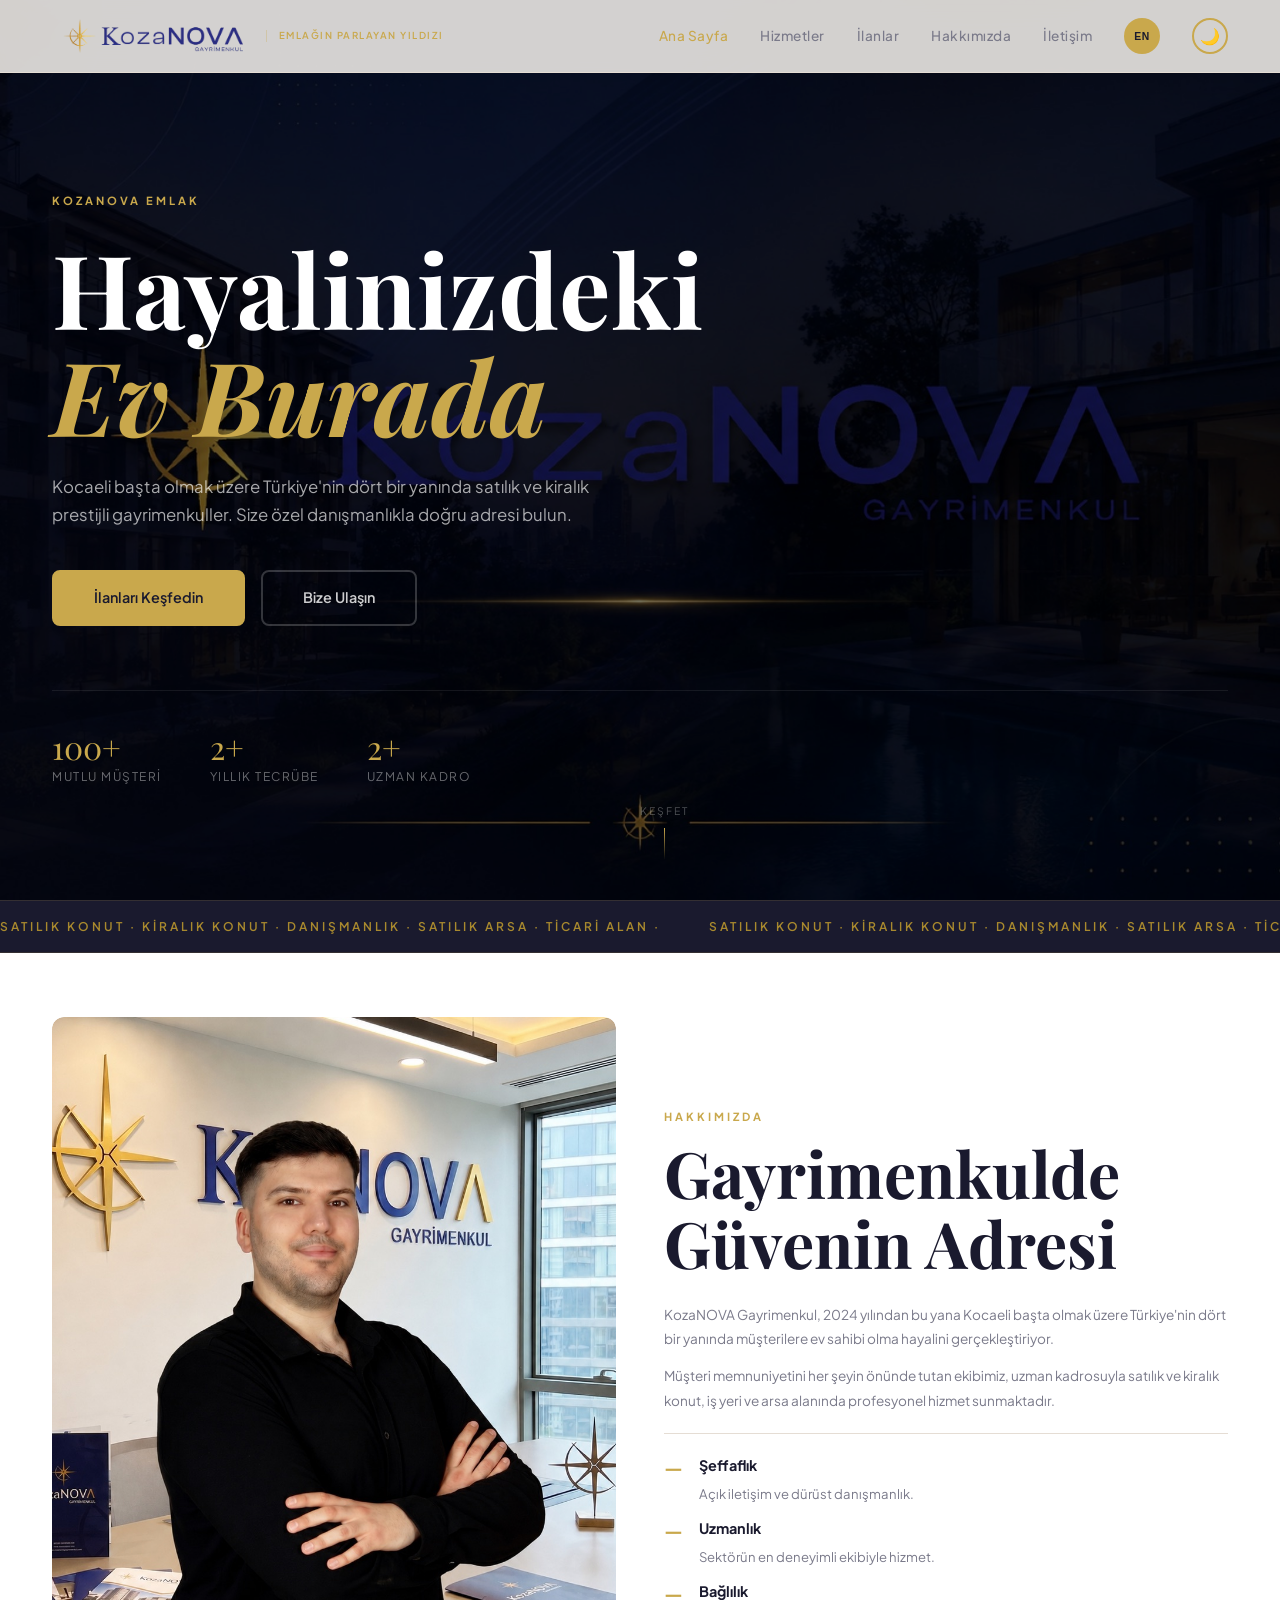
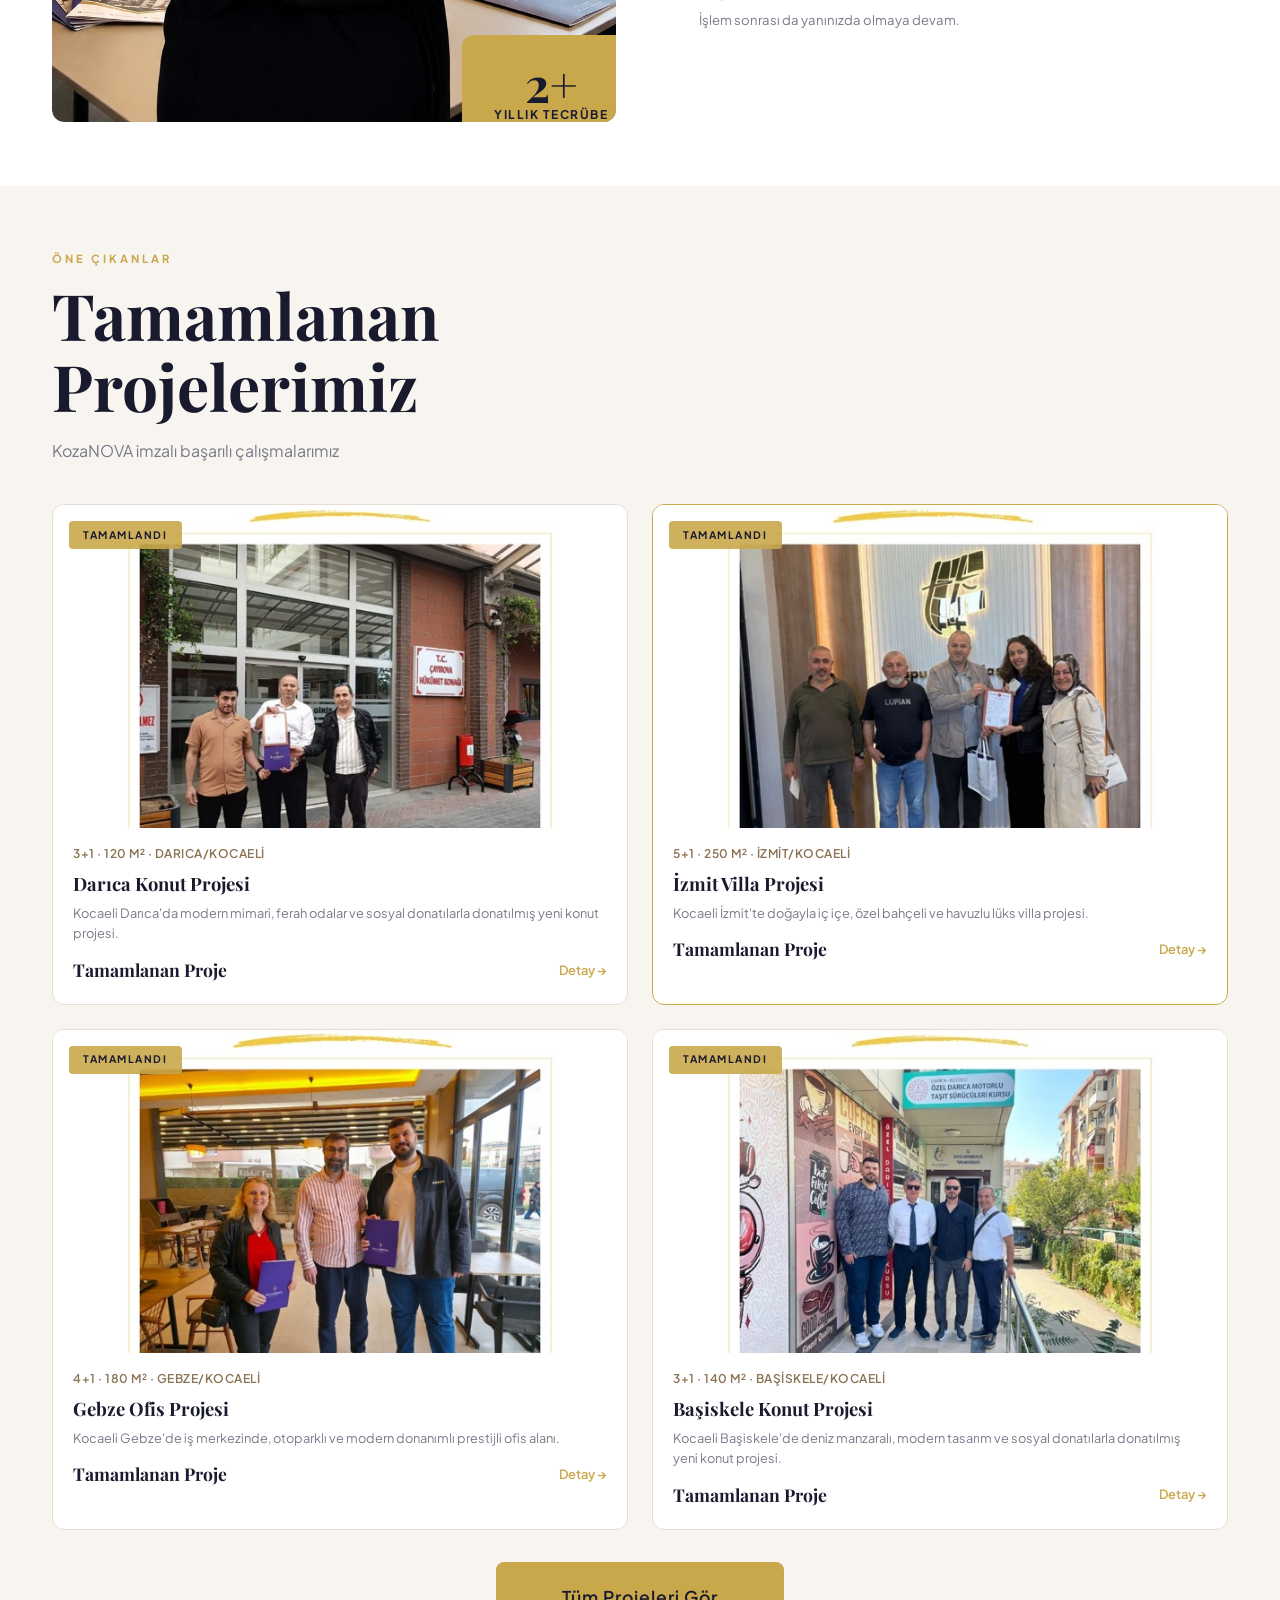
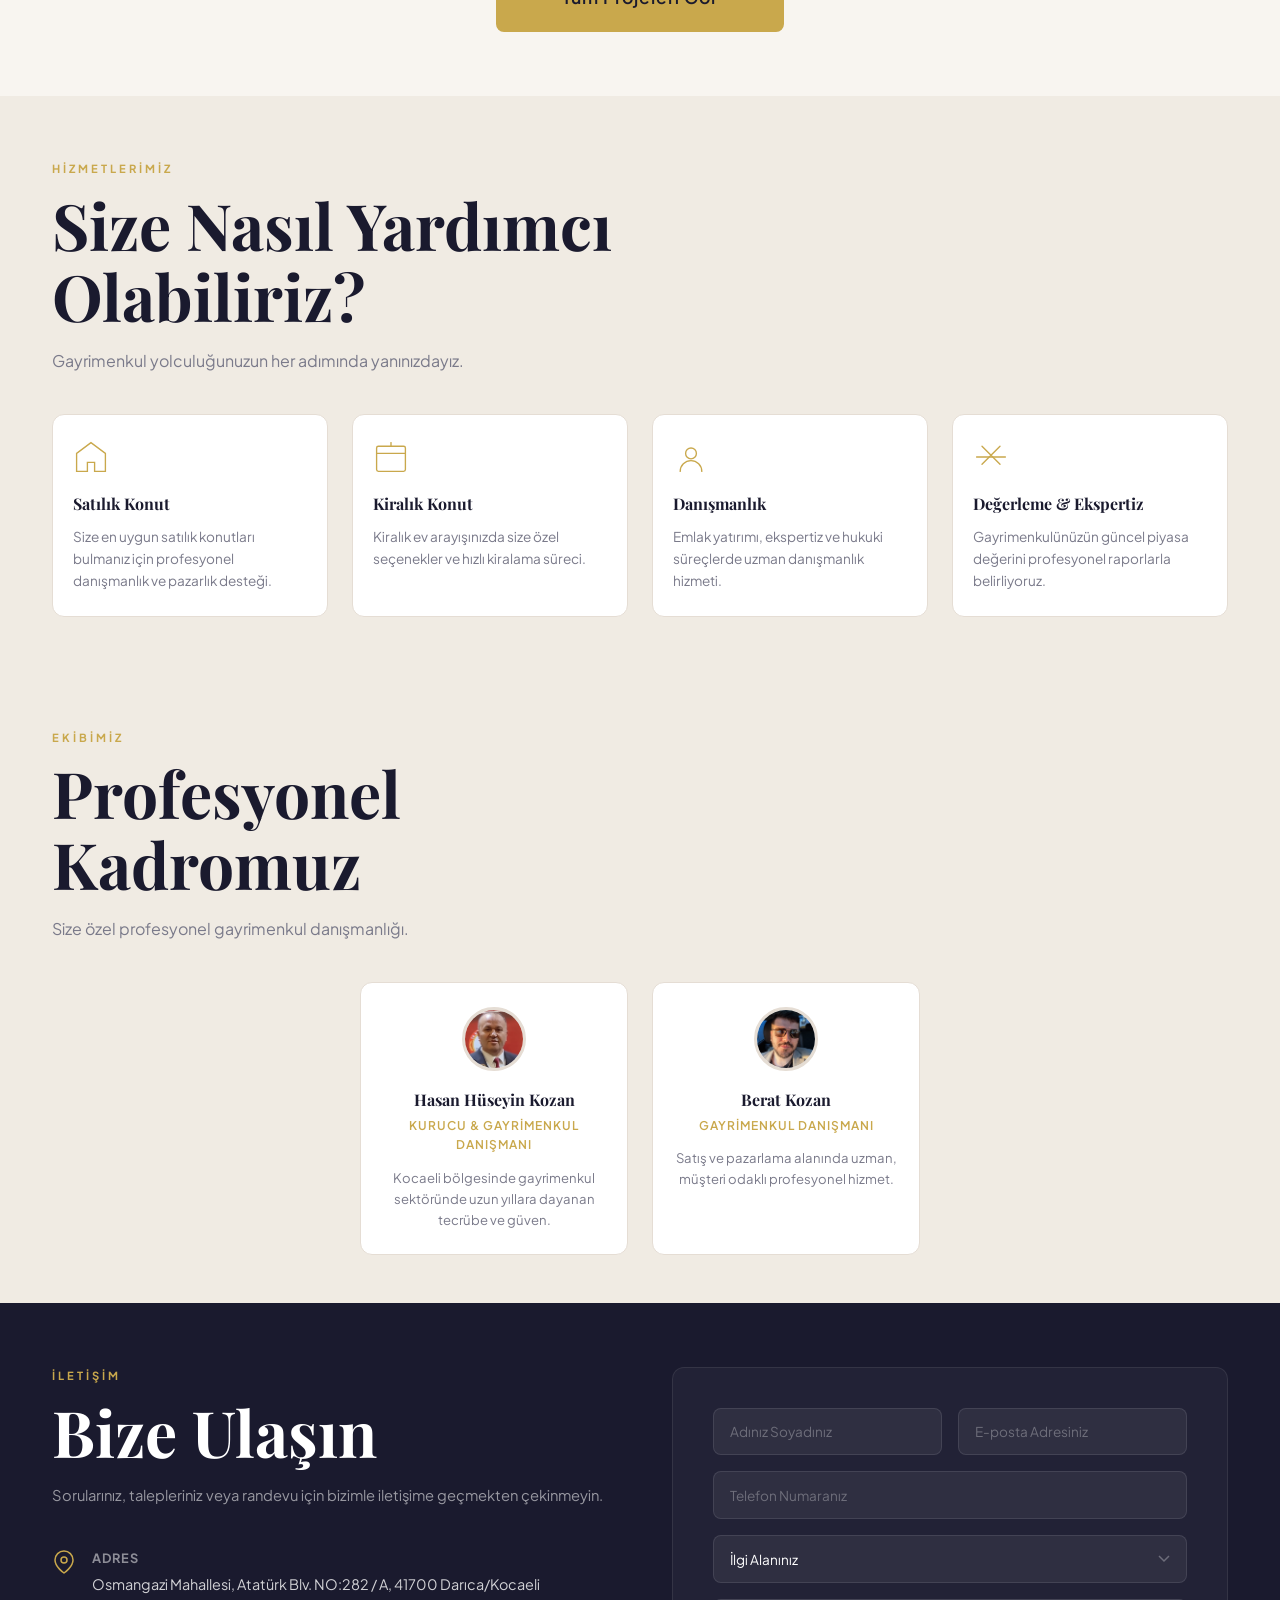
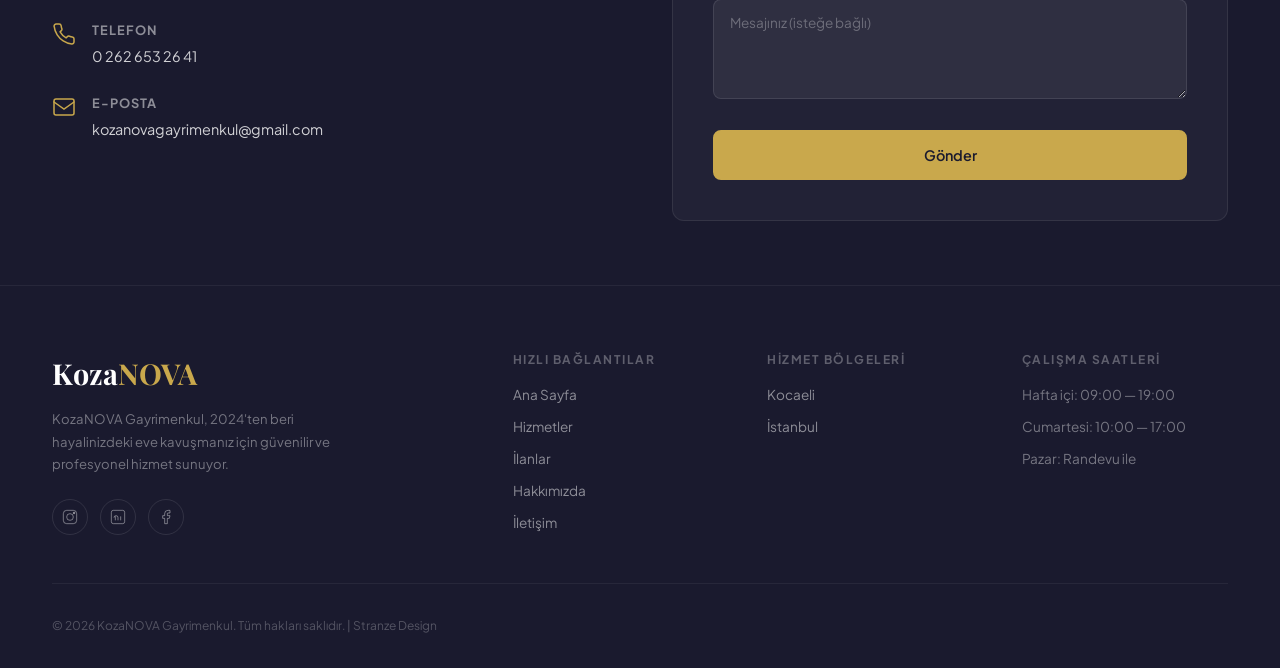
==== commit 9b0438cc: "Lighthouse iyileştirmeleri: resimler optimize edildi (1.4MB→208KB), render-blocking kaynaklar ertele" ====
--- a/index.html
+++ b/index.html
@@ -6,9 +6,13 @@
   <title>KozaNOVA Gayrimenkul | Profesyonel Emlak Hizmetleri</title>
   <link rel="preconnect" href="https://fonts.googleapis.com">
   <link rel="preconnect" href="https://fonts.gstatic.com" crossorigin>
-  <link href="https://fonts.googleapis.com/css2?family=Playfair+Display:ital,wght@0,400;0,600;0,700;1,400&family=Plus+Jakarta+Sans:wght@400;500;600;700&display=swap" rel="stylesheet">
+  <link rel="preload" as="style" href="https://fonts.googleapis.com/css2?family=Playfair+Display:ital,wght@0,400;0,600;0,700;1,400&family=Plus+Jakarta+Sans:wght@400;500;600;700&display=swap">
+  <link href="https://fonts.googleapis.com/css2?family=Playfair+Display:ital,wght@0,400;0,600;0,700;1,400&family=Plus+Jakarta+Sans:wght@400;500;600;700&display=swap" rel="stylesheet" media="print" onload="this.media='all'">
+  <noscript><link href="https://fonts.googleapis.com/css2?family=Playfair+Display:ital,wght@0,400;0,600;0,700;1,400&family=Plus+Jakarta+Sans:wght@400;500;600;700&display=swap" rel="stylesheet"></noscript>
+  <link rel="preload" href="images/hero-bg.jpg" as="image" fetchpriority="high">
   <link rel="icon" type="image/png" href="images/favicon.png">
-  <link rel="stylesheet" href="css/style.css">
+  <link rel="stylesheet" href="css/style.css" media="print" onload="this.media='all'">
+  <noscript><link rel="stylesheet" href="css/style.css"></noscript>
 </head>
 <body class="home">
 
@@ -37,7 +41,7 @@
   <!-- HERO -->
   <header class="hero" id="hero">
     <div class="hero-bg">
-      <img src="images/hero-bg.png" alt="" class="hero-img">
+      <img src="images/hero-bg.jpg" alt="" class="hero-img" fetchpriority="high">
       <div class="hero-overlay"></div>
     </div>
     <div class="hero-content">
@@ -86,7 +90,7 @@
       <div class="about-grid">
         <div class="about-visual">
           <div class="about-img">
-            <img src="images/about-office.png" alt="KozaNOVA Ofis" style="width:100%;height:100%;object-fit:cover;position:absolute;inset:0;border-radius:var(--radius);">
+            <img src="images/about-office.jpg" alt="KozaNOVA Ofis" style="width:100%;height:100%;object-fit:cover;position:absolute;inset:0;border-radius:var(--radius);">
             <div class="about-decor">
               <span class="about-decor-num" data-i18n="about-stat-num-2">2+</span>
               <span class="about-decor-text" data-i18n="about-stat-2">Yıllık<br>Tecrübe</span>
@@ -137,7 +141,7 @@
       <div class="property-grid">
         <article class="property-card">
           <div class="property-img-wrap">
-            <img src="images/project-darica.jpeg" alt="Darıca Konut" style="width:100%;height:100%;object-fit:cover;position:absolute;inset:0;">
+            <img src="images/project-darica.jpg" alt="Darıca Konut" style="width:100%;height:100%;object-fit:cover;position:absolute;inset:0;">
             <div class="property-badge" data-i18n="listing-1-badge">Tamamlandı</div>
           </div>
           <div class="property-body">
@@ -152,7 +156,7 @@
         </article>
         <article class="property-card card-featured">
           <div class="property-img-wrap">
-            <img src="images/project-izmit.jpeg" alt="İzmit Villa" style="width:100%;height:100%;object-fit:cover;position:absolute;inset:0;">
+            <img src="images/project-izmit.jpg" alt="İzmit Villa" style="width:100%;height:100%;object-fit:cover;position:absolute;inset:0;">
             <div class="property-badge" data-i18n="listing-2-badge">Tamamlandı</div>
           </div>
           <div class="property-body">
@@ -167,7 +171,7 @@
         </article>
         <article class="property-card">
           <div class="property-img-wrap">
-            <img src="images/project-gebze.jpeg" alt="Gebze Ofis" style="width:100%;height:100%;object-fit:cover;position:absolute;inset:0;">
+            <img src="images/project-gebze.jpg" alt="Gebze Ofis" style="width:100%;height:100%;object-fit:cover;position:absolute;inset:0;">
             <div class="property-badge" data-i18n="listing-3-badge">Tamamlandı</div>
           </div>
           <div class="property-body">
@@ -182,7 +186,7 @@
         </article>
         <article class="property-card">
           <div class="property-img-wrap">
-            <img src="images/project-basiskele.jpeg" alt="Başiskele Konut" style="width:100%;height:100%;object-fit:cover;position:absolute;inset:0;">
+            <img src="images/project-basiskele.jpg" alt="Başiskele Konut" style="width:100%;height:100%;object-fit:cover;position:absolute;inset:0;">
             <div class="property-badge" data-i18n="listing-6-badge">Tamamlandı</div>
           </div>
           <div class="property-body">
@@ -274,7 +278,7 @@
           </div>
           <div class="team-card">
             <div class="team-avatar" style="position:relative; overflow:hidden;">
-              <img src="images/team-berat.jpeg" alt="Berat Kozan" style="width:100%;height:100%;object-fit:cover;position:absolute;inset:0;">
+              <img src="images/team-berat.jpg" alt="Berat Kozan" style="width:100%;height:100%;object-fit:cover;position:absolute;inset:0;">
             </div>
           <h3 data-i18n="team-2-name">Berat Kozan</h3>
           <span class="team-role" data-i18n="team-2-role">Gayrimenkul Danışmanı</span>
--- a/css/style.css
+++ b/css/style.css
@@ -267,7 +267,7 @@
   content: '';
   position: absolute;
   inset: 0;
-  background: url('images/hero-bg.png') center/cover no-repeat;
+  background: url('images/hero-bg.jpg') center/cover no-repeat;
   opacity: 0.4;
   z-index: 0;
 }
--- a/css/style.css
+++ b/css/style.css
@@ -267,7 +267,7 @@
   content: '';
   position: absolute;
   inset: 0;
-  background: url('images/hero-bg.png') center/cover no-repeat;
+  background: url('images/hero-bg.jpg') center/cover no-repeat;
   opacity: 0.4;
   z-index: 0;
 }
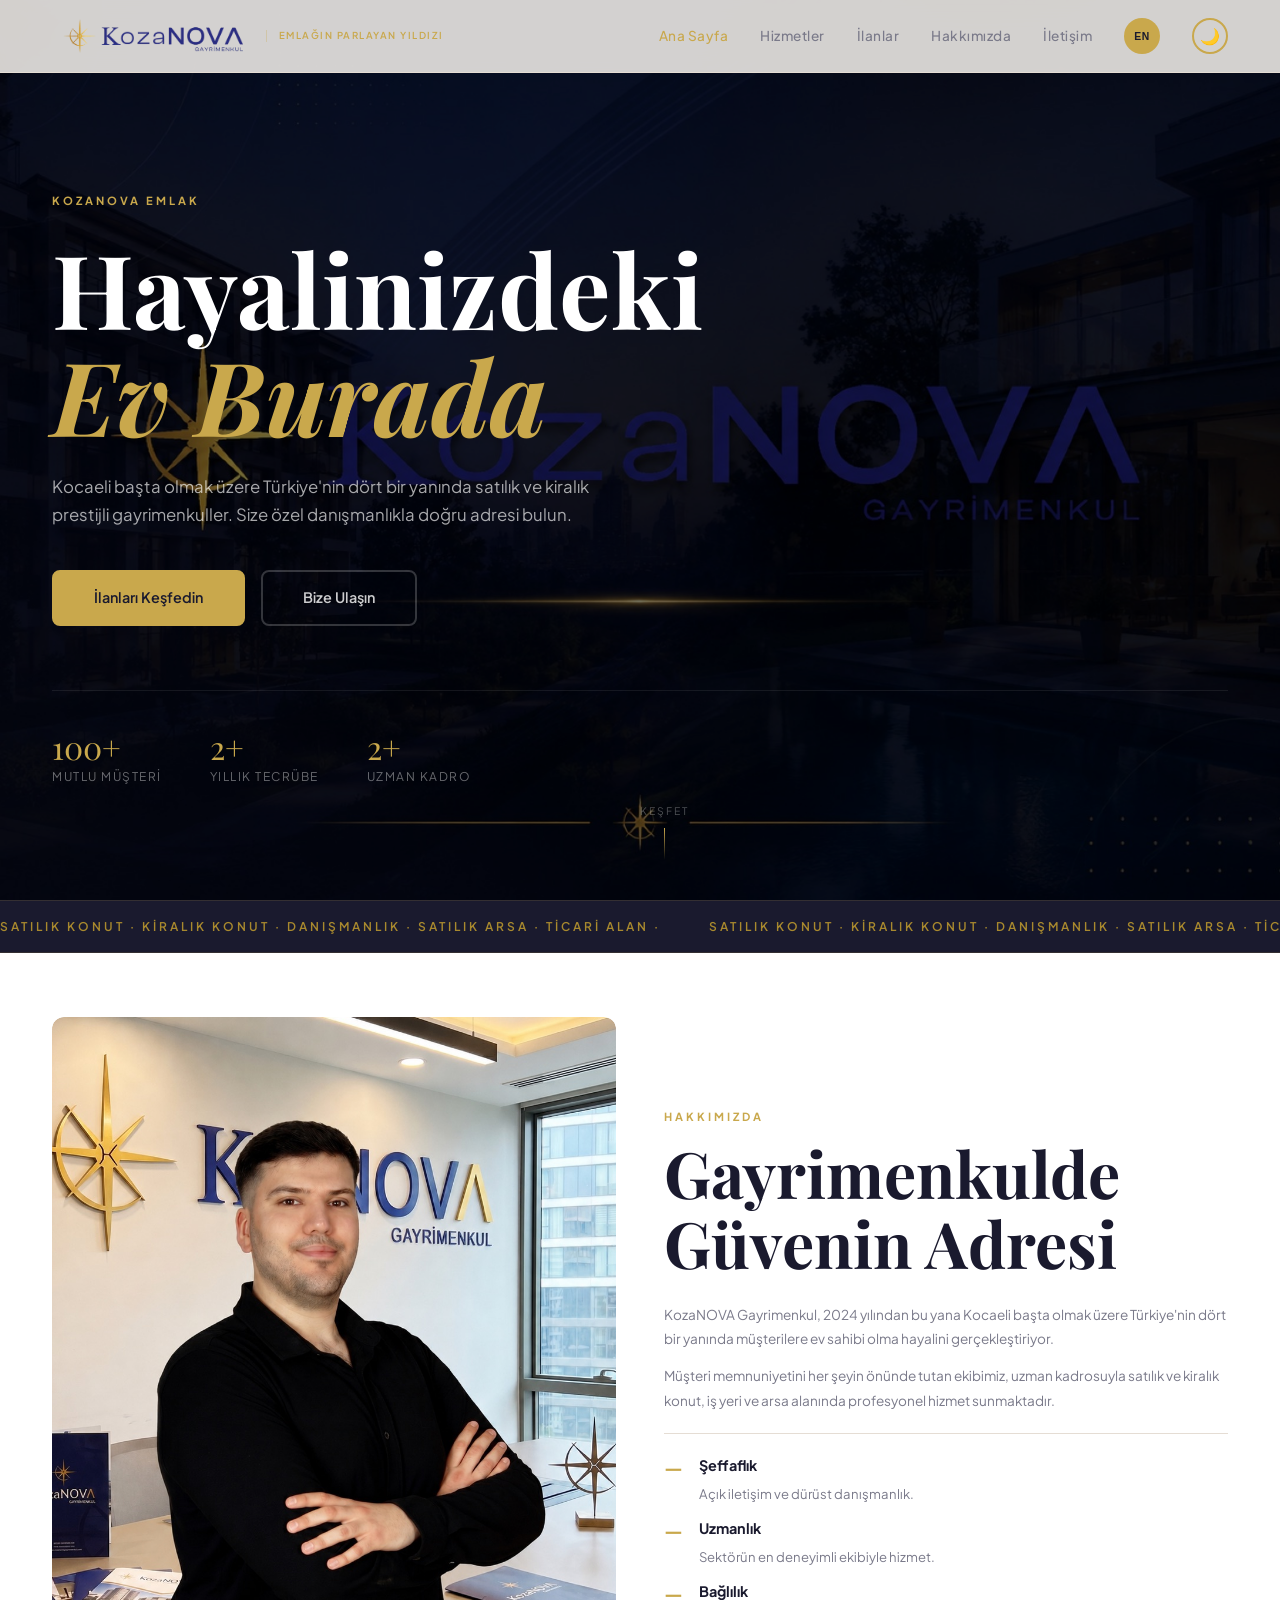
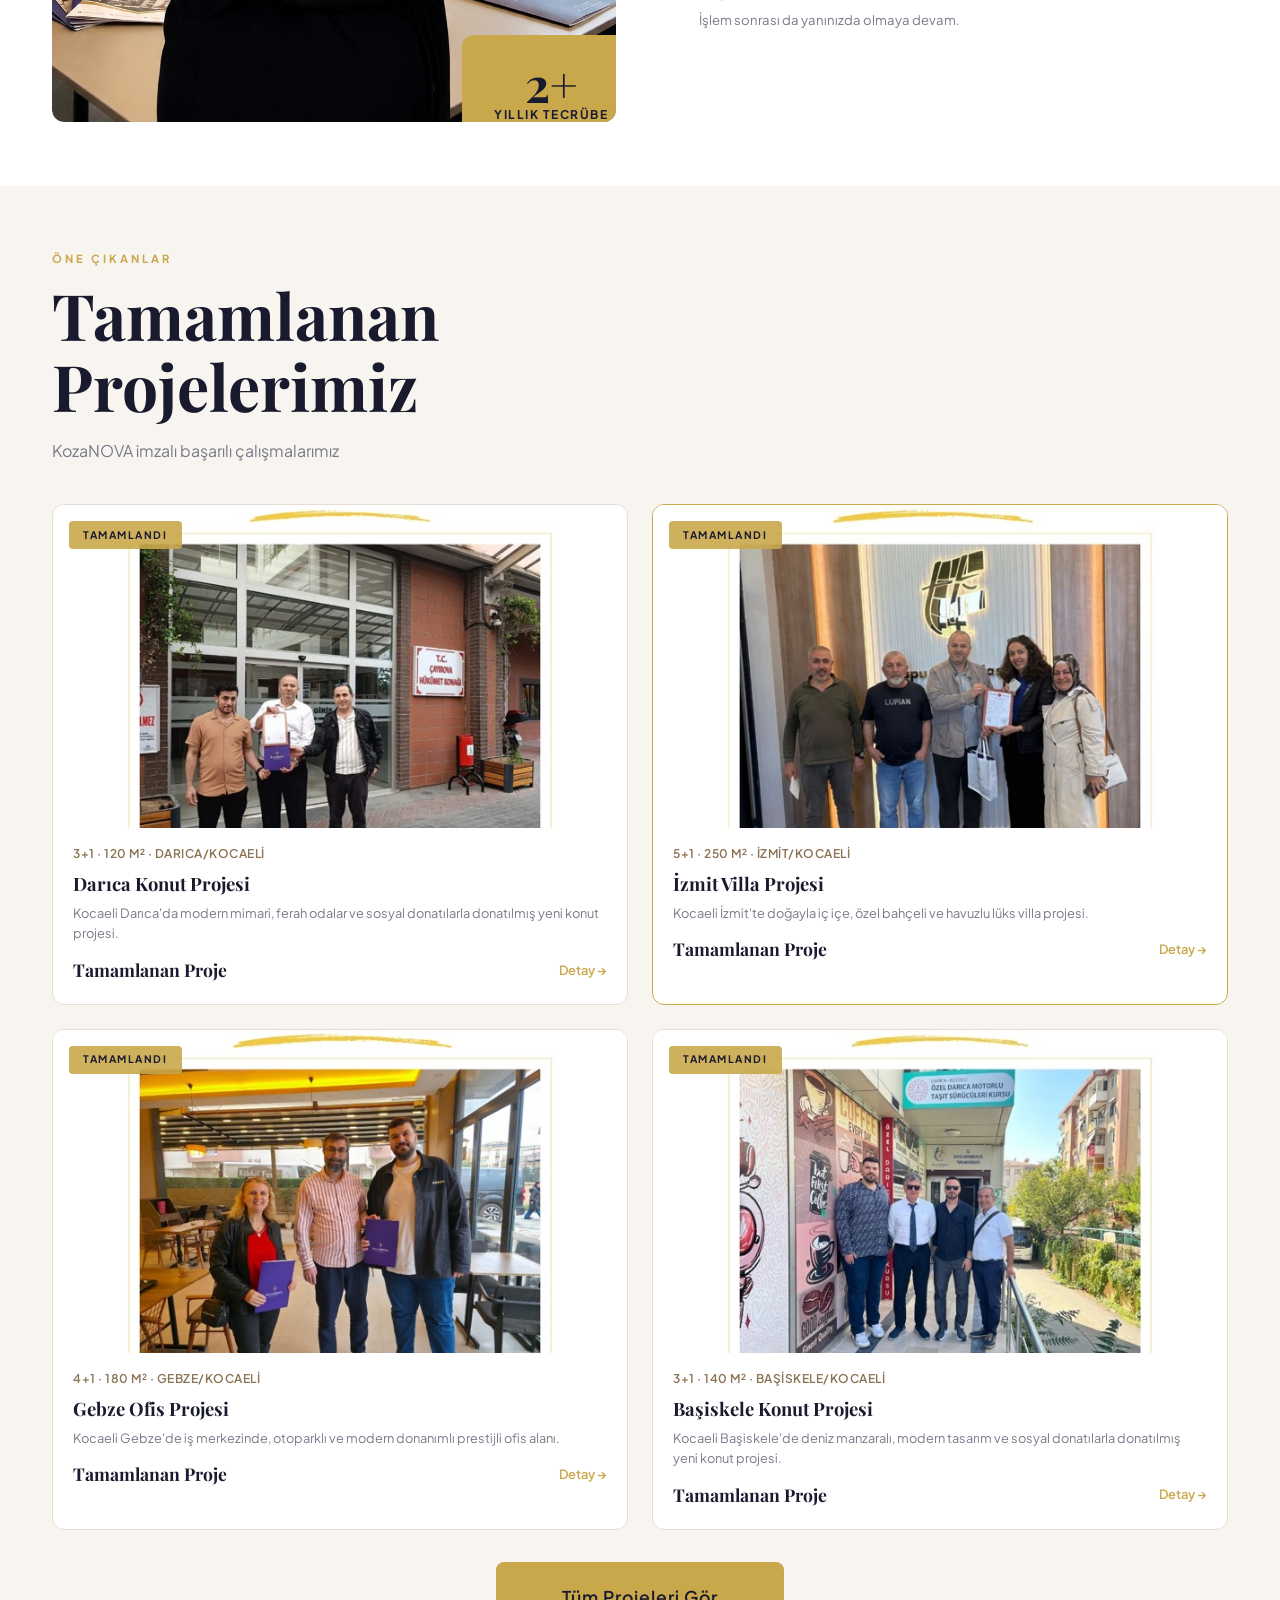
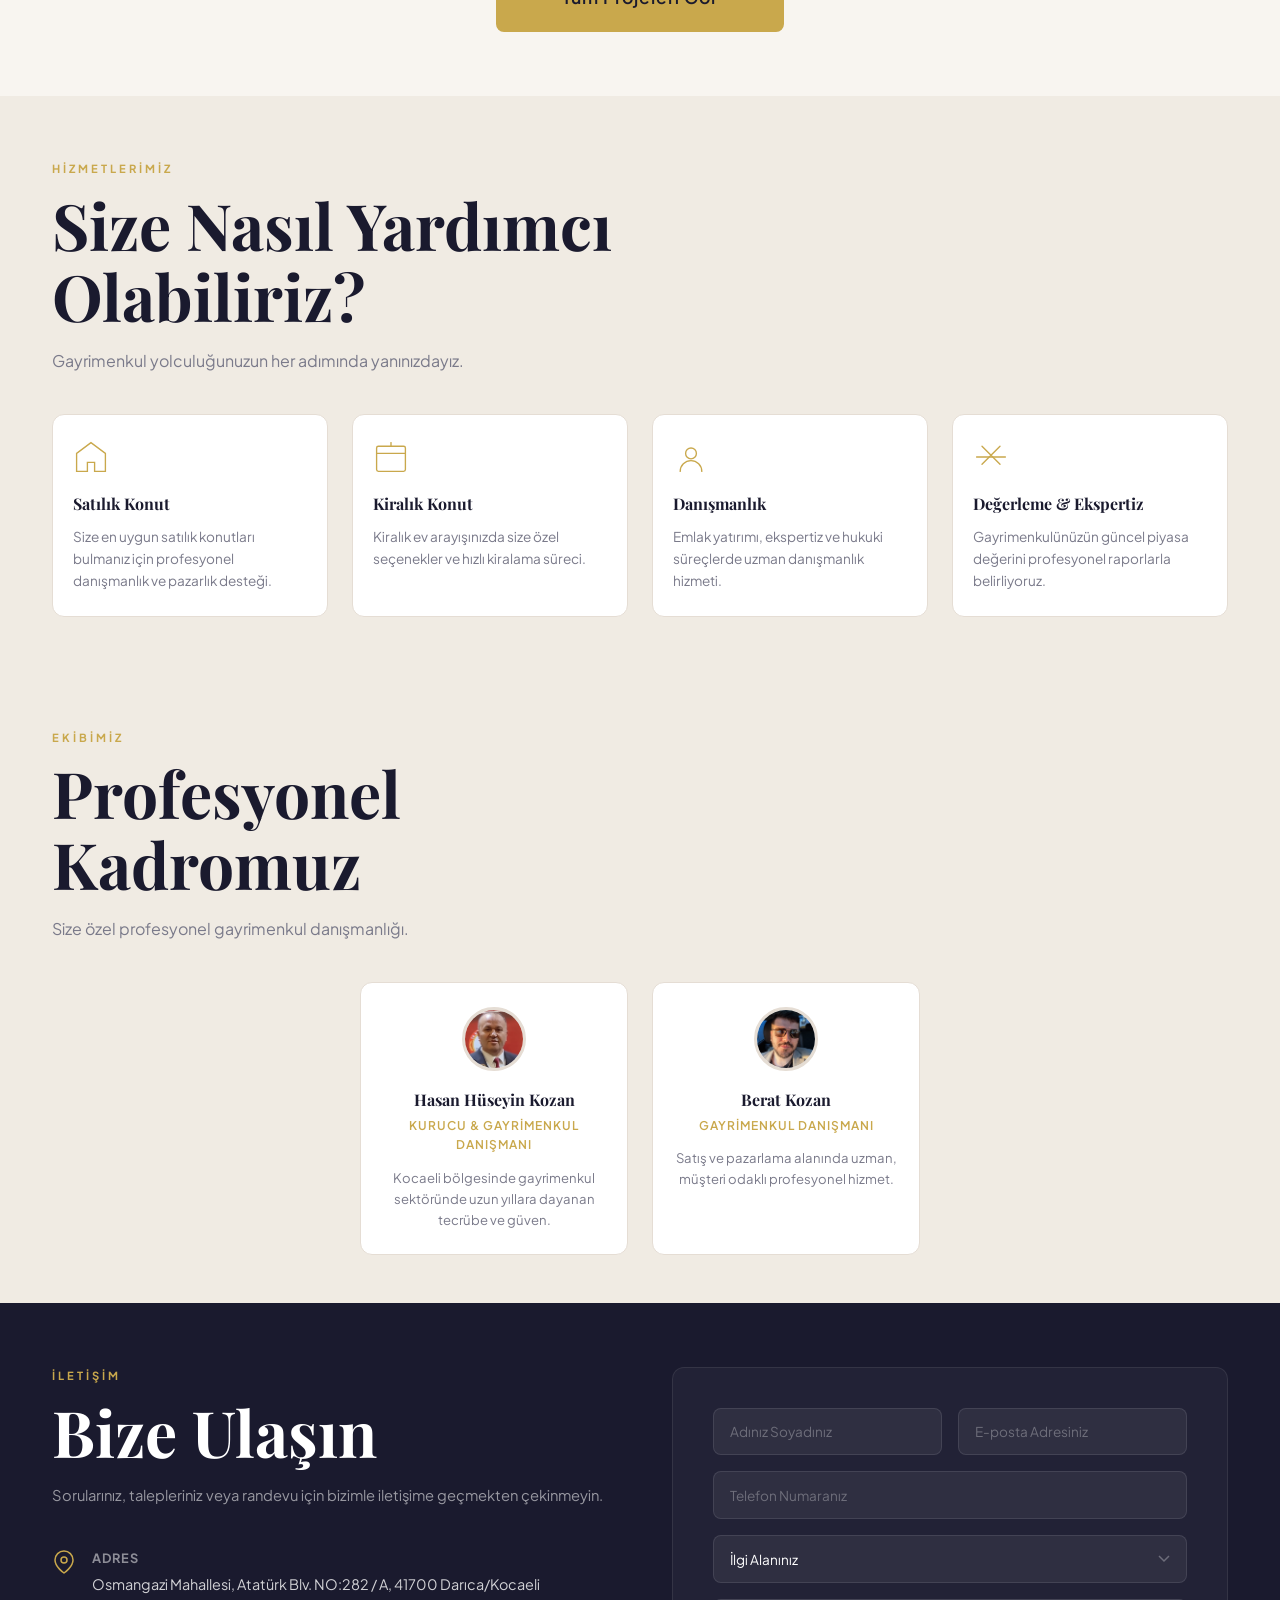
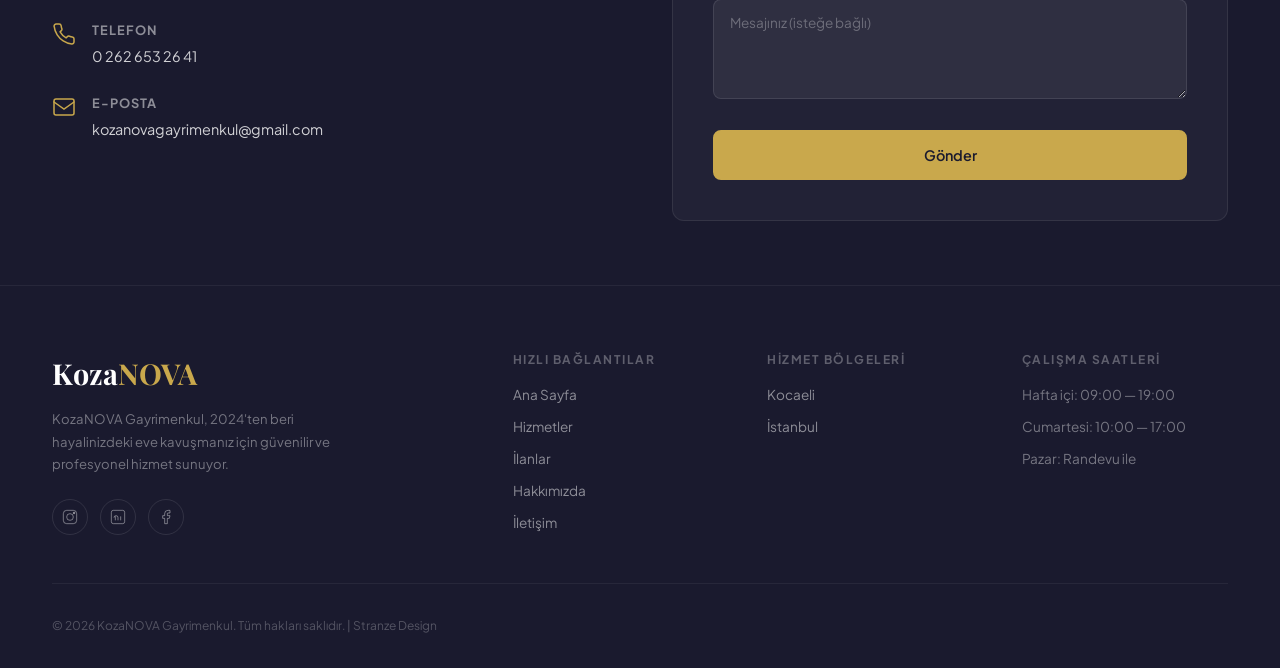
==== commit 2ac5dd9a: "Revert: CSS/font asenkron yükleme kaldırıldı (FOUC sebebiyle puan düşüyordu)" ====
--- a/index.html
+++ b/index.html
@@ -6,13 +6,10 @@
   <title>KozaNOVA Gayrimenkul | Profesyonel Emlak Hizmetleri</title>
   <link rel="preconnect" href="https://fonts.googleapis.com">
   <link rel="preconnect" href="https://fonts.gstatic.com" crossorigin>
-  <link rel="preload" as="style" href="https://fonts.googleapis.com/css2?family=Playfair+Display:ital,wght@0,400;0,600;0,700;1,400&family=Plus+Jakarta+Sans:wght@400;500;600;700&display=swap">
-  <link href="https://fonts.googleapis.com/css2?family=Playfair+Display:ital,wght@0,400;0,600;0,700;1,400&family=Plus+Jakarta+Sans:wght@400;500;600;700&display=swap" rel="stylesheet" media="print" onload="this.media='all'">
-  <noscript><link href="https://fonts.googleapis.com/css2?family=Playfair+Display:ital,wght@0,400;0,600;0,700;1,400&family=Plus+Jakarta+Sans:wght@400;500;600;700&display=swap" rel="stylesheet"></noscript>
+  <link href="https://fonts.googleapis.com/css2?family=Playfair+Display:ital,wght@0,400;0,600;0,700;1,400&family=Plus+Jakarta+Sans:wght@400;500;600;700&display=swap" rel="stylesheet">
   <link rel="preload" href="images/hero-bg.jpg" as="image" fetchpriority="high">
   <link rel="icon" type="image/png" href="images/favicon.png">
-  <link rel="stylesheet" href="css/style.css" media="print" onload="this.media='all'">
-  <noscript><link rel="stylesheet" href="css/style.css"></noscript>
+  <link rel="stylesheet" href="css/style.css">
 </head>
 <body class="home">
 
@@ -41,7 +38,7 @@
   <!-- HERO -->
   <header class="hero" id="hero">
     <div class="hero-bg">
-      <img src="images/hero-bg.jpg" alt="" class="hero-img" fetchpriority="high">
+      <img src="images/hero-bg.jpg" alt="" class="hero-img" fetchpriority="high" width="1920" height="1080">
       <div class="hero-overlay"></div>
     </div>
     <div class="hero-content">
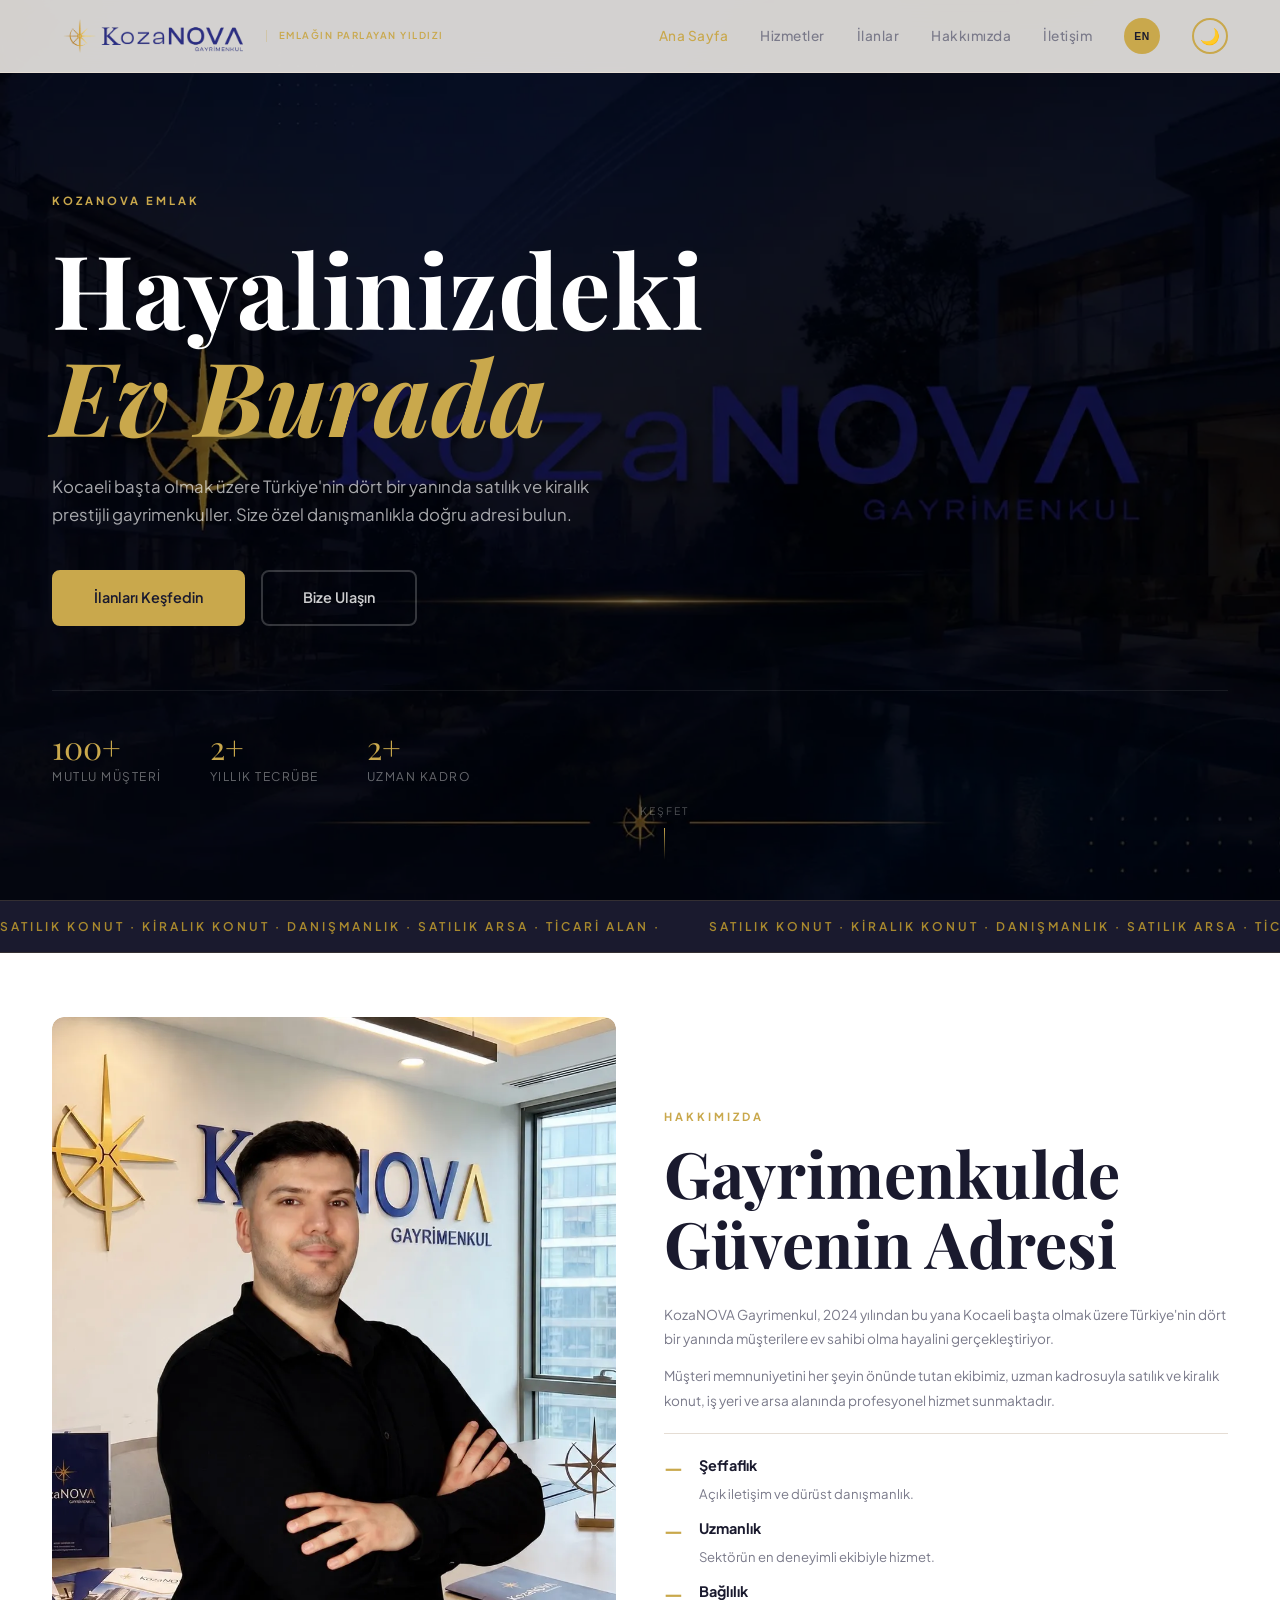
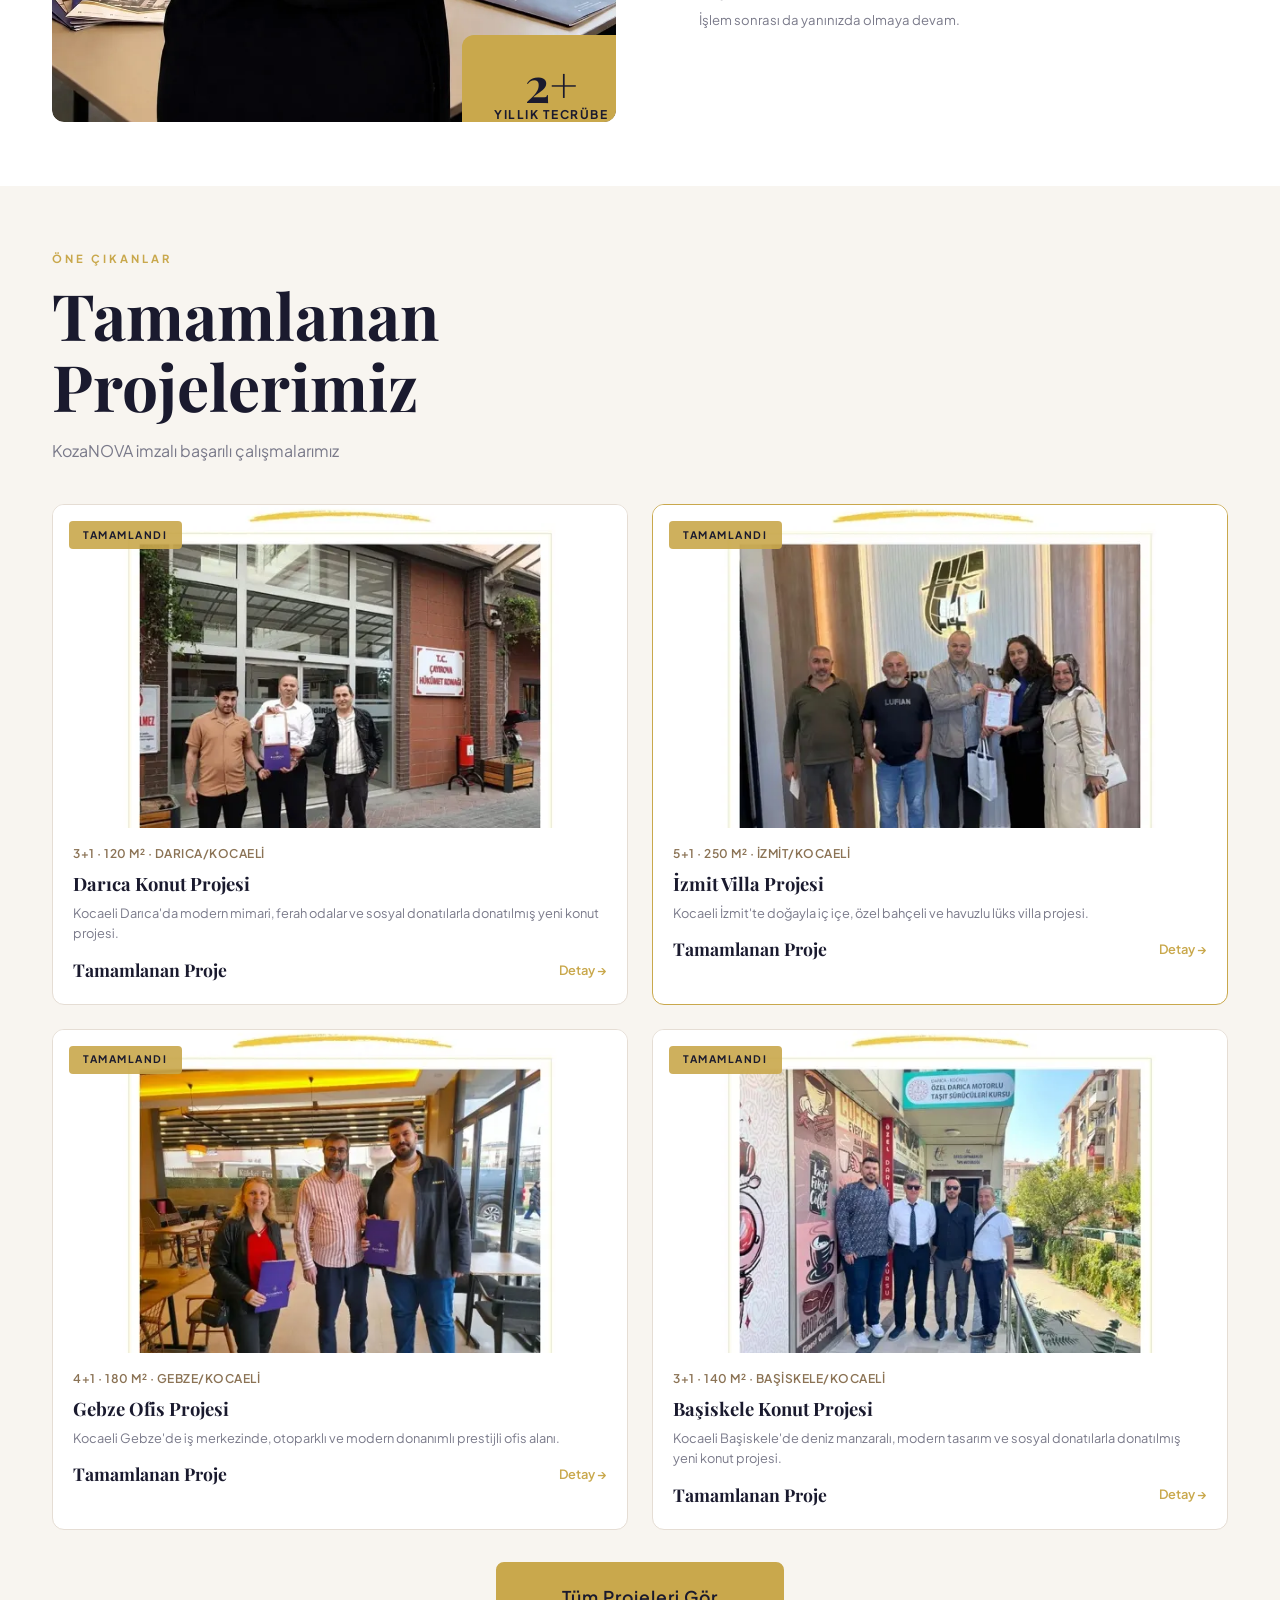
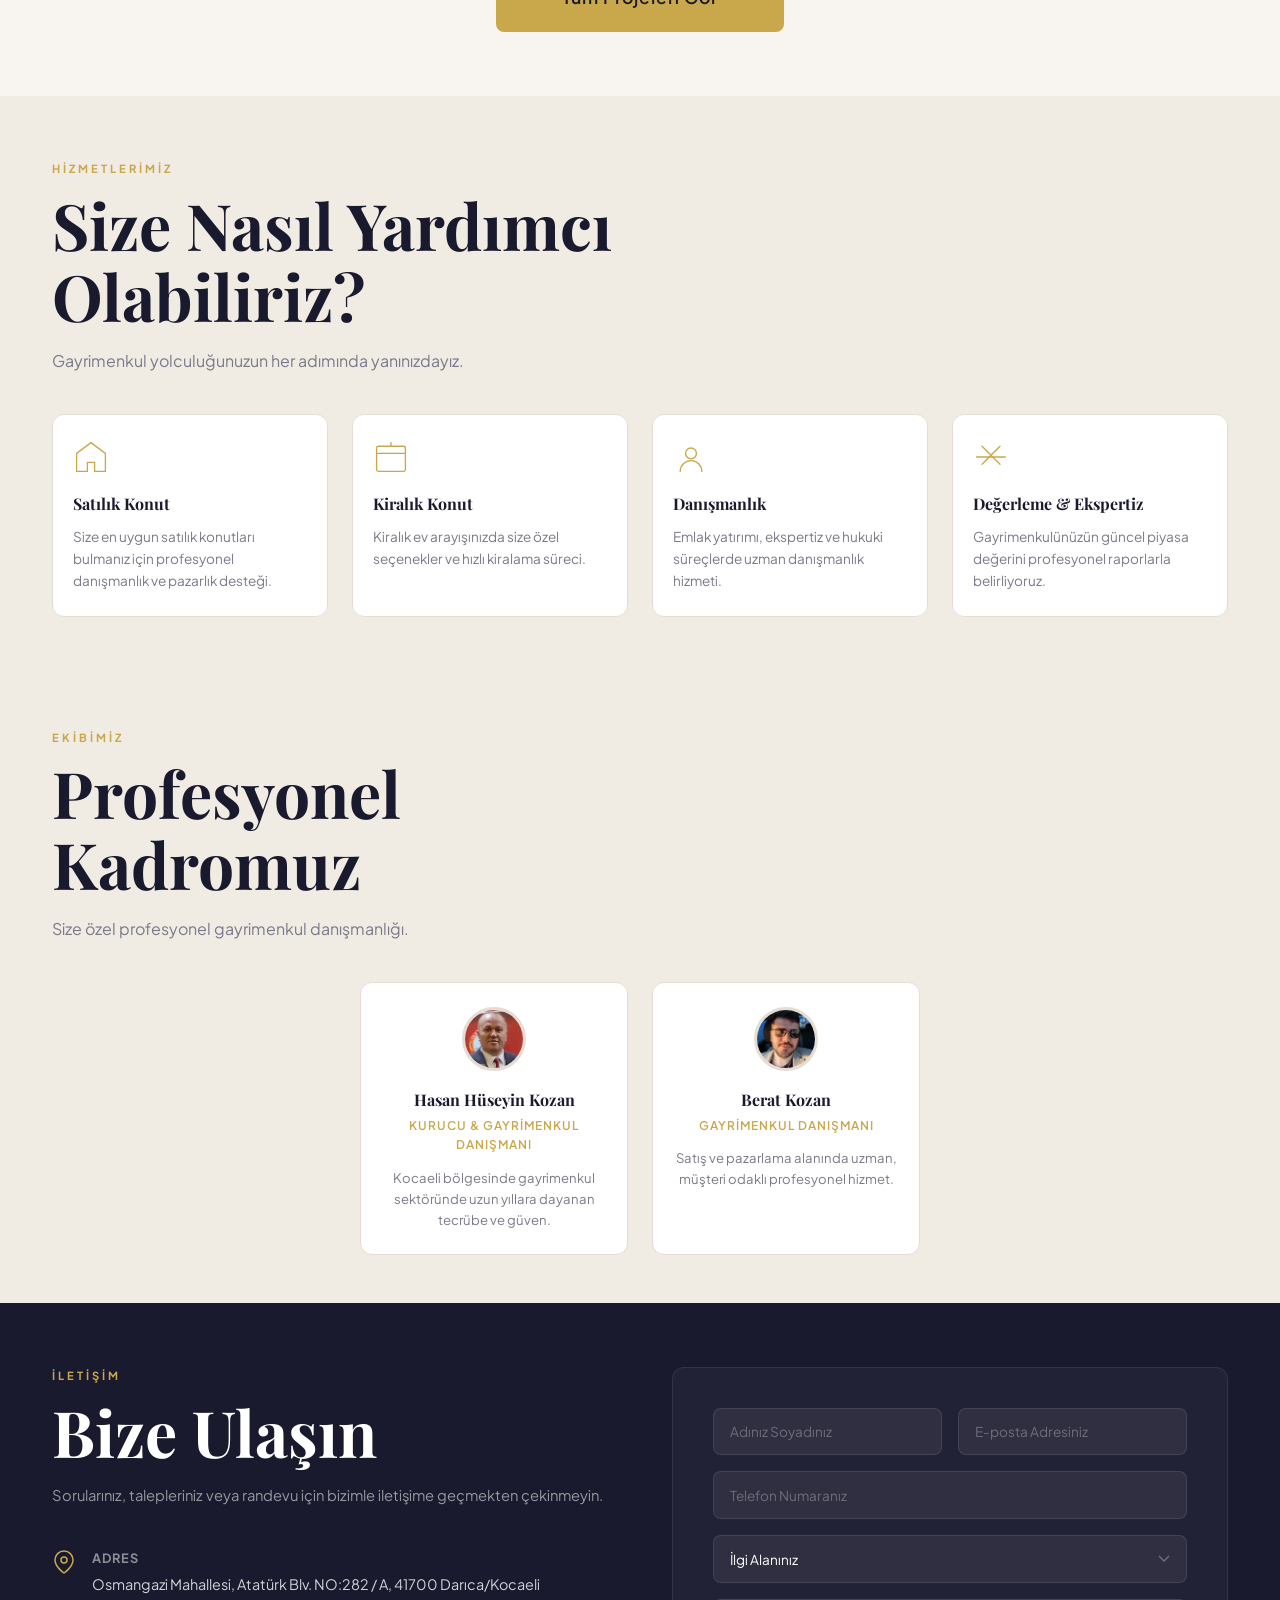
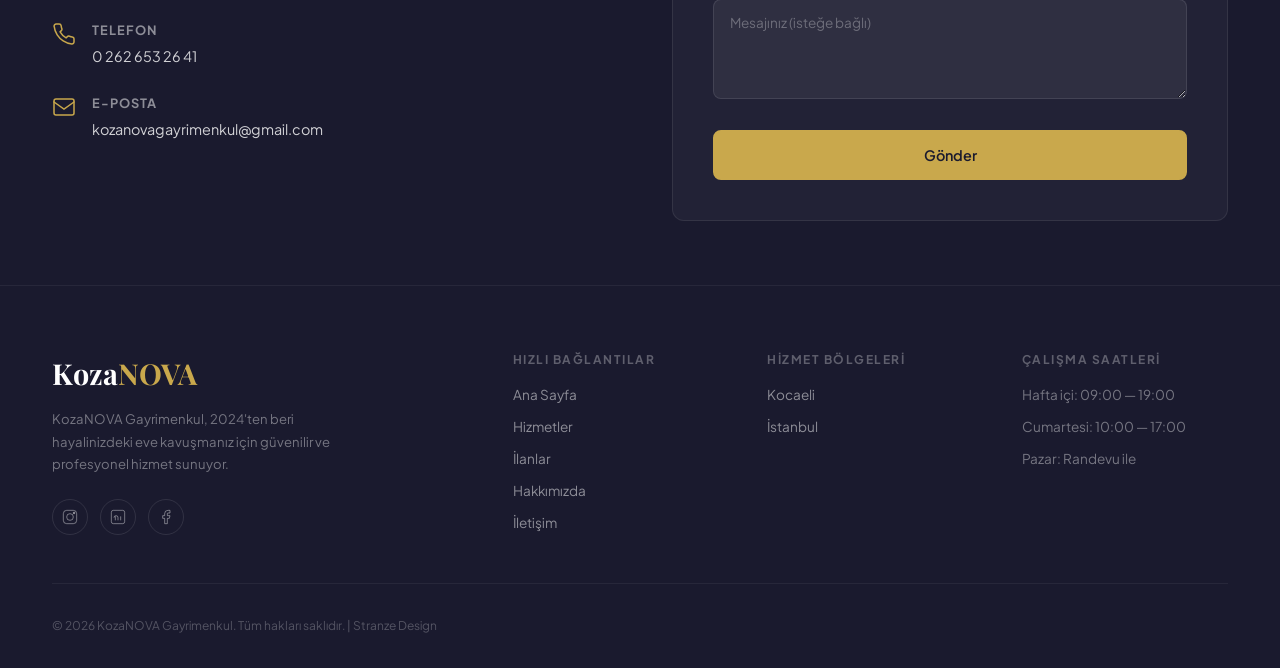
==== commit 2a1531a1: "Performans iyileştirmeleri: WebP formatına geçildi, responsive hero resmi (srcset/picture), lazy loa" ====
--- a/index.html
+++ b/index.html
@@ -38,7 +38,11 @@
   <!-- HERO -->
   <header class="hero" id="hero">
     <div class="hero-bg">
-      <img src="images/hero-bg.jpg" alt="" class="hero-img" fetchpriority="high" width="1920" height="1080">
+      <picture>
+        <source srcset="images/hero-bg-480w.webp 480w, images/hero-bg-768w.webp 768w, images/hero-bg.webp 1920w" sizes="100vw" type="image/webp">
+        <source srcset="images/hero-bg-768w.jpg 768w, images/hero-bg.jpg 1920w" sizes="100vw" type="image/jpeg">
+        <img src="images/hero-bg.jpg" alt="" class="hero-img" fetchpriority="high" width="1920" height="1080">
+      </picture>
       <div class="hero-overlay"></div>
     </div>
     <div class="hero-content">
@@ -87,7 +91,10 @@
       <div class="about-grid">
         <div class="about-visual">
           <div class="about-img">
-            <img src="images/about-office.jpg" alt="KozaNOVA Ofis" style="width:100%;height:100%;object-fit:cover;position:absolute;inset:0;border-radius:var(--radius);">
+            <picture>
+              <source srcset="images/about-office.webp" type="image/webp">
+              <img src="images/about-office.jpg" alt="KozaNOVA Ofis" style="width:100%;height:100%;object-fit:cover;position:absolute;inset:0;border-radius:var(--radius);">
+            </picture>
             <div class="about-decor">
               <span class="about-decor-num" data-i18n="about-stat-num-2">2+</span>
               <span class="about-decor-text" data-i18n="about-stat-2">Yıllık<br>Tecrübe</span>
@@ -138,7 +145,10 @@
       <div class="property-grid">
         <article class="property-card">
           <div class="property-img-wrap">
-            <img src="images/project-darica.jpg" alt="Darıca Konut" style="width:100%;height:100%;object-fit:cover;position:absolute;inset:0;">
+            <picture>
+              <source srcset="images/project-darica.webp" type="image/webp">
+              <img src="images/project-darica.jpg" alt="Darıca Konut" loading="lazy" style="width:100%;height:100%;object-fit:cover;position:absolute;inset:0;">
+            </picture>
             <div class="property-badge" data-i18n="listing-1-badge">Tamamlandı</div>
           </div>
           <div class="property-body">
@@ -153,7 +163,10 @@
         </article>
         <article class="property-card card-featured">
           <div class="property-img-wrap">
-            <img src="images/project-izmit.jpg" alt="İzmit Villa" style="width:100%;height:100%;object-fit:cover;position:absolute;inset:0;">
+            <picture>
+              <source srcset="images/project-izmit.webp" type="image/webp">
+              <img src="images/project-izmit.jpg" alt="İzmit Villa" loading="lazy" style="width:100%;height:100%;object-fit:cover;position:absolute;inset:0;">
+            </picture>
             <div class="property-badge" data-i18n="listing-2-badge">Tamamlandı</div>
           </div>
           <div class="property-body">
@@ -168,7 +181,10 @@
         </article>
         <article class="property-card">
           <div class="property-img-wrap">
-            <img src="images/project-gebze.jpg" alt="Gebze Ofis" style="width:100%;height:100%;object-fit:cover;position:absolute;inset:0;">
+            <picture>
+              <source srcset="images/project-gebze.webp" type="image/webp">
+              <img src="images/project-gebze.jpg" alt="Gebze Ofis" loading="lazy" style="width:100%;height:100%;object-fit:cover;position:absolute;inset:0;">
+            </picture>
             <div class="property-badge" data-i18n="listing-3-badge">Tamamlandı</div>
           </div>
           <div class="property-body">
@@ -183,7 +199,10 @@
         </article>
         <article class="property-card">
           <div class="property-img-wrap">
-            <img src="images/project-basiskele.jpg" alt="Başiskele Konut" style="width:100%;height:100%;object-fit:cover;position:absolute;inset:0;">
+            <picture>
+              <source srcset="images/project-basiskele.webp" type="image/webp">
+              <img src="images/project-basiskele.jpg" alt="Başiskele Konut" loading="lazy" style="width:100%;height:100%;object-fit:cover;position:absolute;inset:0;">
+            </picture>
             <div class="property-badge" data-i18n="listing-6-badge">Tamamlandı</div>
           </div>
           <div class="property-body">
@@ -267,7 +286,10 @@
       <div class="team-grid">
           <div class="team-card">
             <div class="team-avatar" style="position:relative; overflow:hidden;">
-              <img src="images/team-hasan.jpeg" alt="Hasan Hüseyin Kozan" style="width:100%;height:100%;object-fit:cover;position:absolute;inset:0;">
+              <picture>
+                <source srcset="images/team-hasan.webp" type="image/webp">
+                <img src="images/team-hasan.jpeg" alt="Hasan Hüseyin Kozan" loading="lazy" style="width:100%;height:100%;object-fit:cover;position:absolute;inset:0;">
+              </picture>
             </div>
             <h3 data-i18n="team-1-name">Hasan Hüseyin Kozan</h3>
             <span class="team-role" data-i18n="team-1-role">Kurucu & Gayrimenkul Danışmanı</span>
@@ -275,7 +297,10 @@
           </div>
           <div class="team-card">
             <div class="team-avatar" style="position:relative; overflow:hidden;">
-              <img src="images/team-berat.jpg" alt="Berat Kozan" style="width:100%;height:100%;object-fit:cover;position:absolute;inset:0;">
+              <picture>
+                <source srcset="images/team-berat.webp" type="image/webp">
+                <img src="images/team-berat.jpg" alt="Berat Kozan" loading="lazy" style="width:100%;height:100%;object-fit:cover;position:absolute;inset:0;">
+              </picture>
             </div>
           <h3 data-i18n="team-2-name">Berat Kozan</h3>
           <span class="team-role" data-i18n="team-2-role">Gayrimenkul Danışmanı</span>
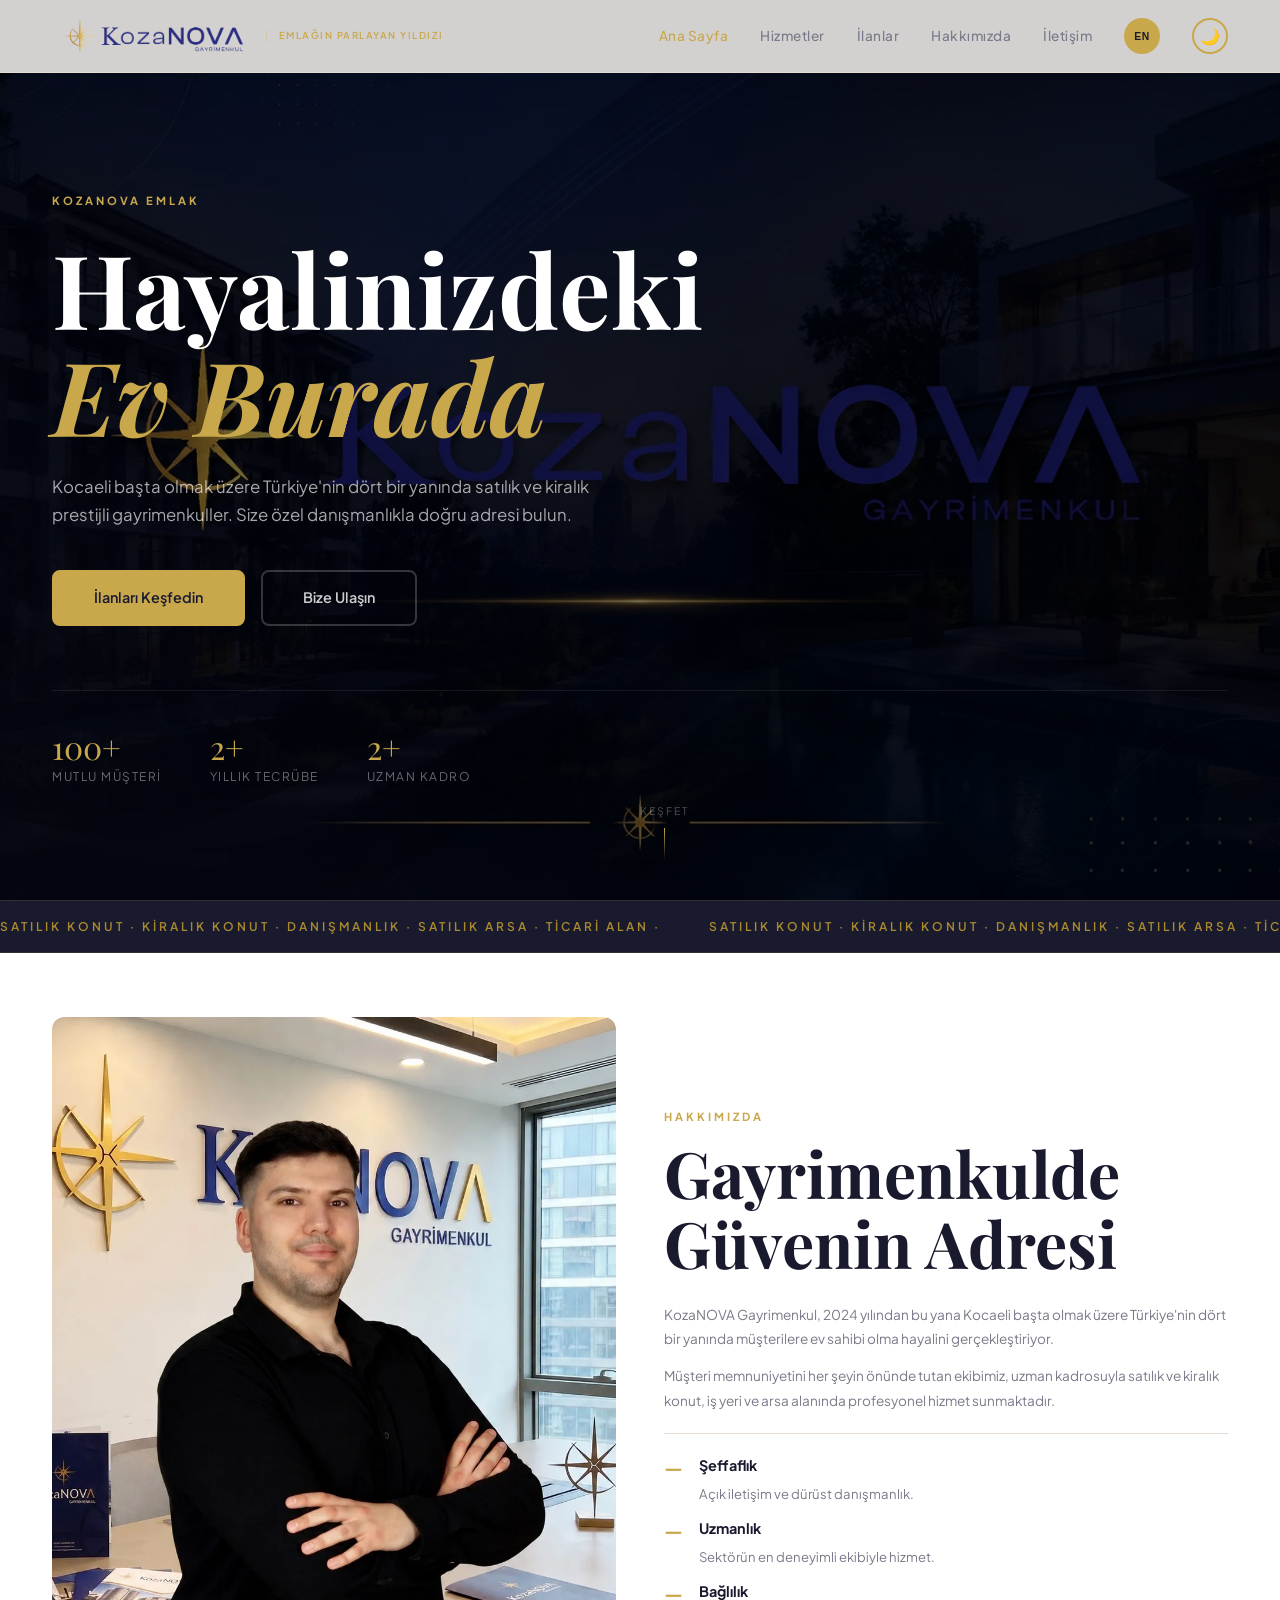
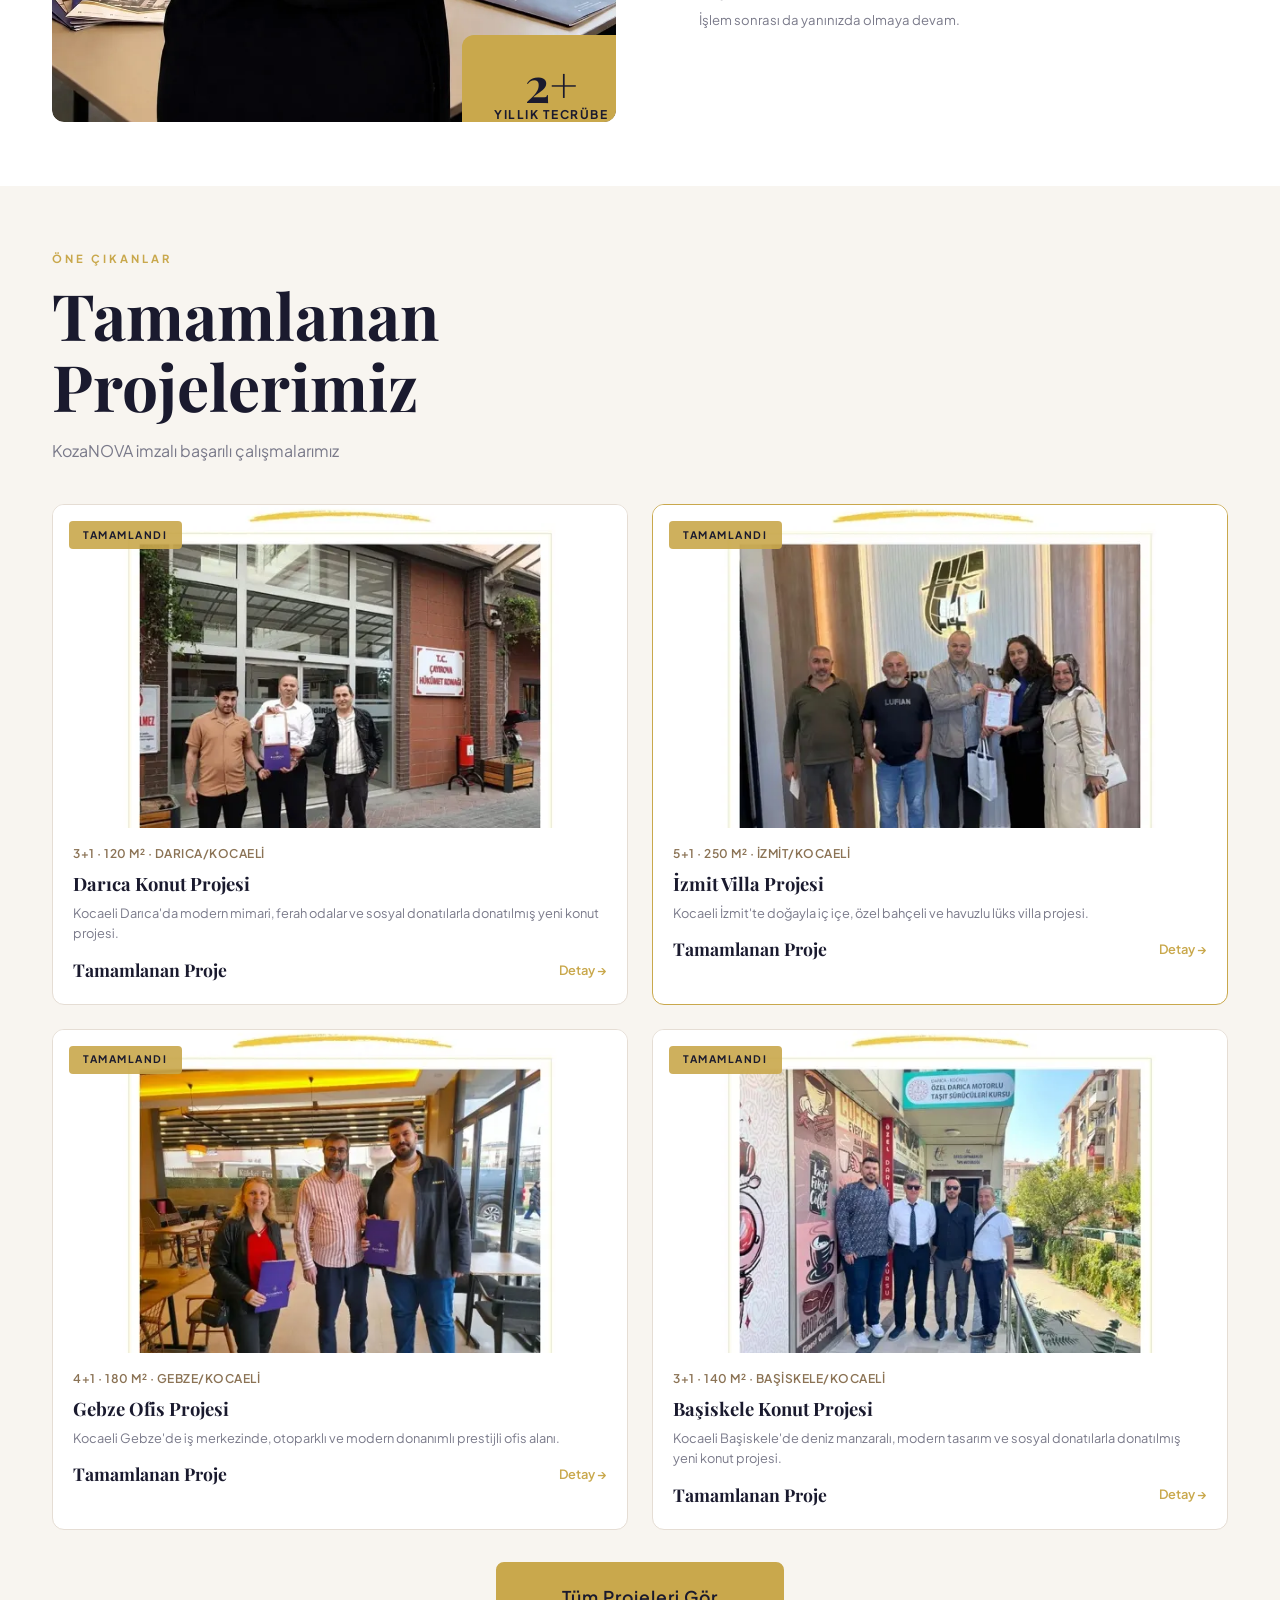
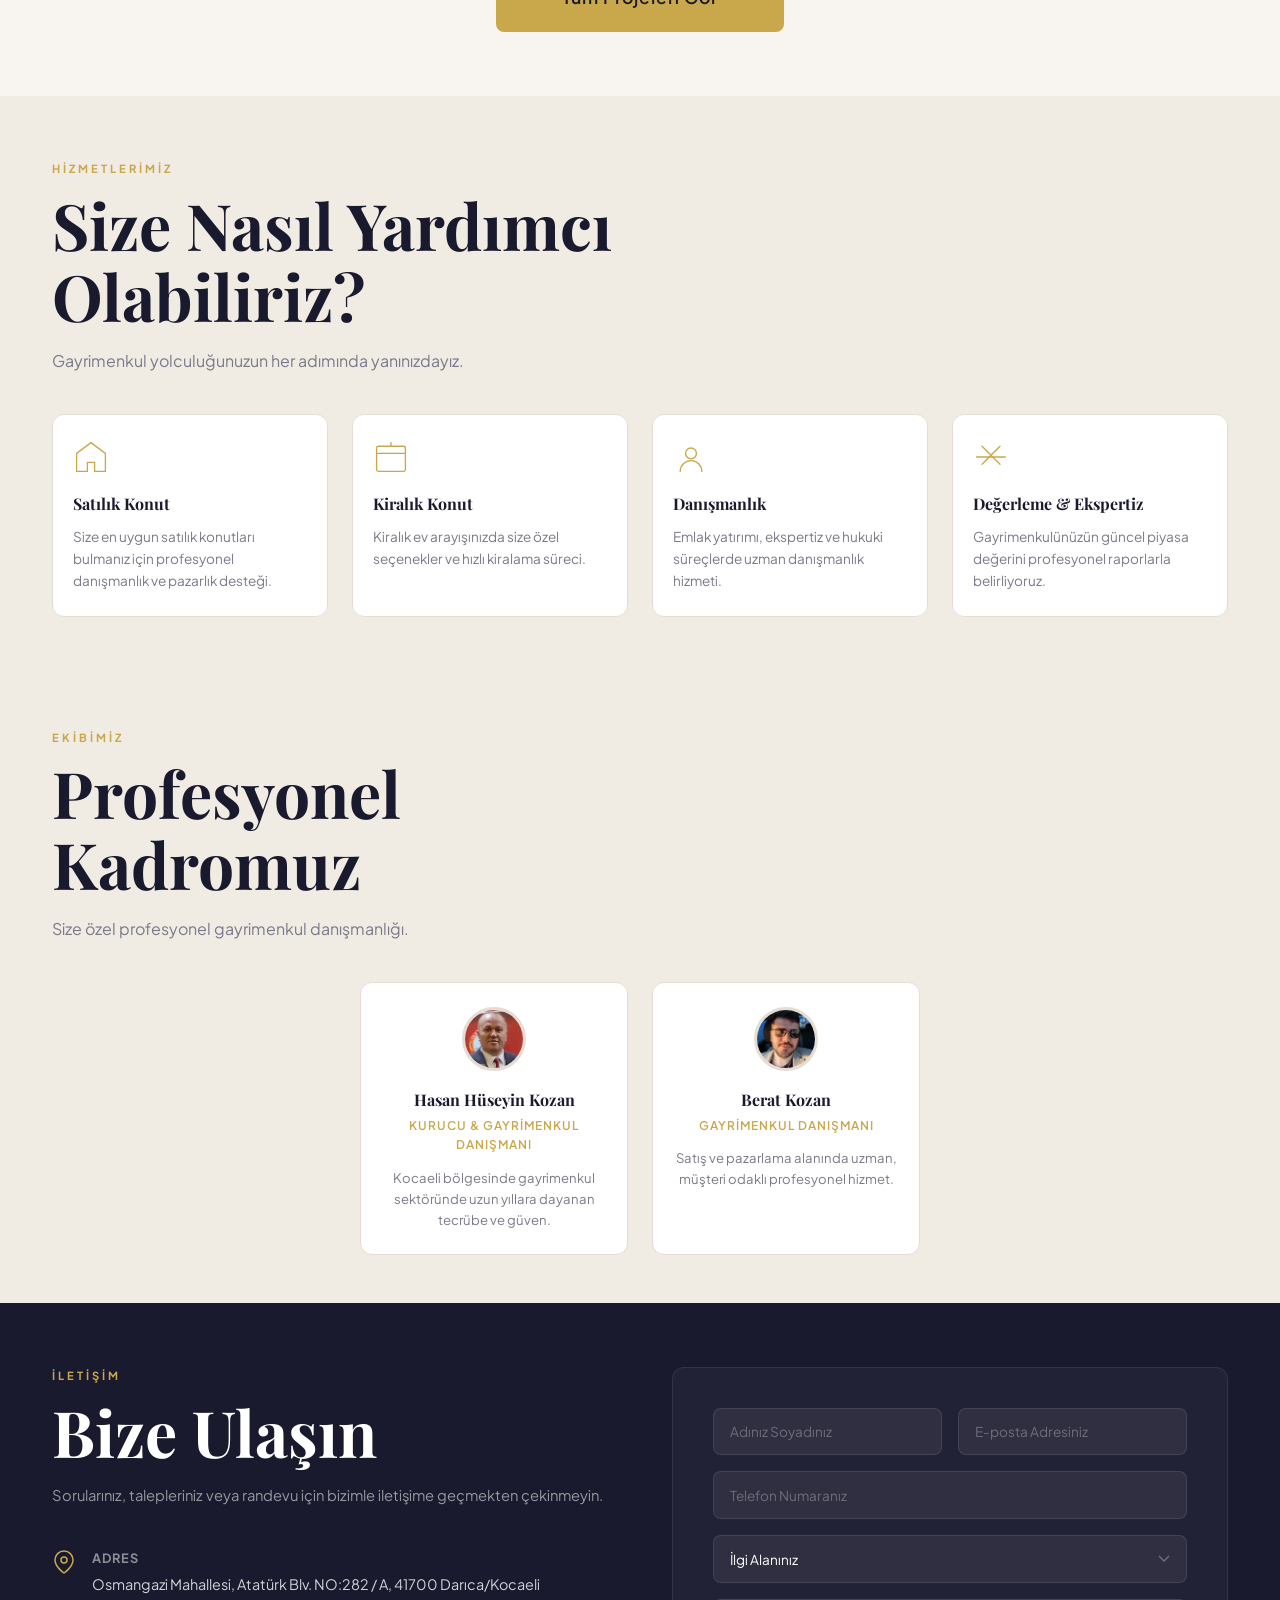
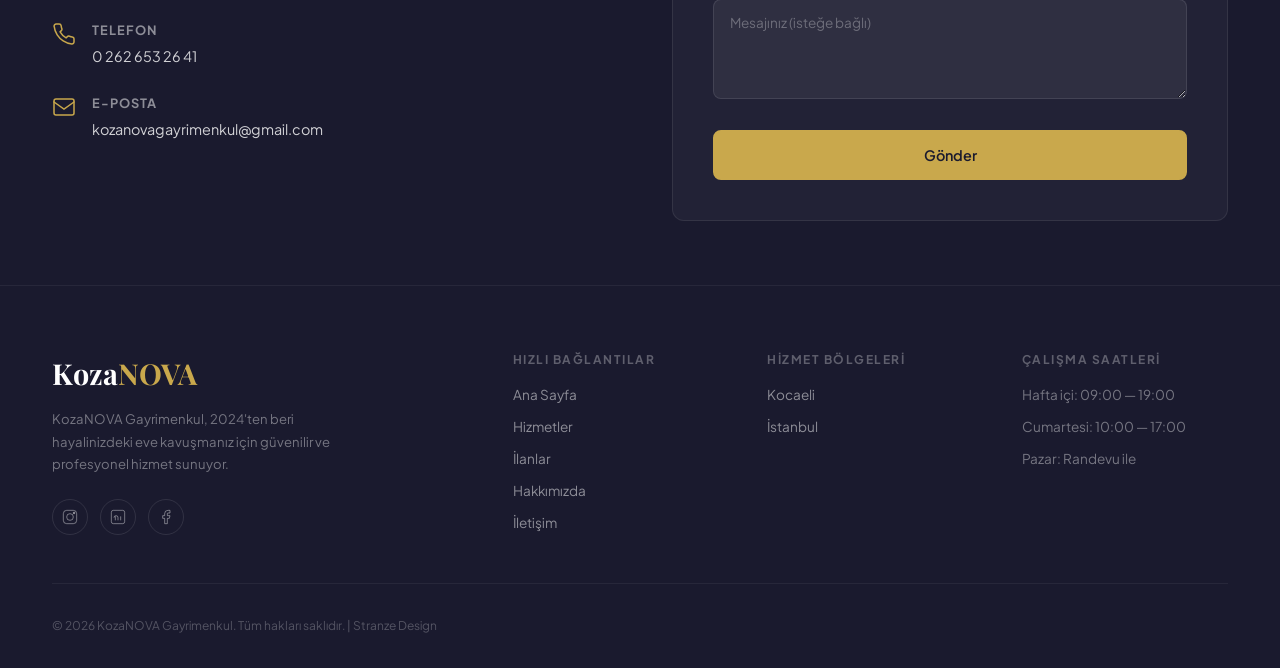
==== commit 3a44efc7: "Telefon input alanına sayı kısıtlaması eklendi (harf girilemez)" ====
--- a/index.html
+++ b/index.html
@@ -6,8 +6,11 @@
   <title>KozaNOVA Gayrimenkul | Profesyonel Emlak Hizmetleri</title>
   <link rel="preconnect" href="https://fonts.googleapis.com">
   <link rel="preconnect" href="https://fonts.gstatic.com" crossorigin>
-  <link href="https://fonts.googleapis.com/css2?family=Playfair+Display:ital,wght@0,400;0,600;0,700;1,400&family=Plus+Jakarta+Sans:wght@400;500;600;700&display=swap" rel="stylesheet">
-  <link rel="preload" href="images/hero-bg.jpg" as="image" fetchpriority="high">
+  <link href="https://fonts.googleapis.com/css2?family=Playfair+Display:ital,wght@0,400;0,600;0,700;1,400&family=Plus+Jakarta+Sans:wght@400;500;600;700&display=optional" rel="stylesheet">
+  <link rel="preload" as="image" fetchpriority="high"
+    href="images/hero-bg-768w.webp"
+    imagesrcset="images/hero-bg-480w.webp 480w, images/hero-bg-768w.webp 768w, images/hero-bg.webp 1920w"
+    imagesizes="100vw">
   <link rel="icon" type="image/png" href="images/favicon.png">
   <link rel="stylesheet" href="css/style.css">
 </head>
@@ -361,7 +364,7 @@
             <input type="text" name="name" data-i18n-placeholder="form-name" placeholder="Adınız Soyadınız" required>
             <input type="email" name="email" data-i18n-placeholder="form-email" placeholder="E-posta Adresiniz" required>
           </div>
-          <input type="tel" name="phone" data-i18n-placeholder="form-phone" placeholder="Telefon Numaranız" required pattern="[0-9\s\+\-\(\)]{7,20}">
+          <input type="tel" name="phone" inputmode="numeric" data-i18n-placeholder="form-phone" placeholder="Telefon Numaranız" required pattern="[0-9\s\+\-\(\)]{7,20}" oninput="this.value=this.value.replace(/\D/g,'')">
           <select name="interest" data-i18n-placeholder="form-interest" required>
             <option value="" disabled selected data-i18n="form-interest">İlgi Alanınız</option>
             <option value="satilik" data-i18n="form-interest-1">Satılık Konut</option>
@@ -424,6 +427,6 @@
   </footer>
 
   <script src="js/translations.js"></script>
-  <script src="js/script.js"></script>
+  <script src="js/script.js?v=2"></script>
 </body>
 </html>
--- a/css/style.css
+++ b/css/style.css
@@ -267,7 +267,7 @@
   content: '';
   position: absolute;
   inset: 0;
-  background: url('images/hero-bg.jpg') center/cover no-repeat;
+  background: url('../images/hero-bg.jpg') center/cover no-repeat;
   opacity: 0.4;
   z-index: 0;
 }
